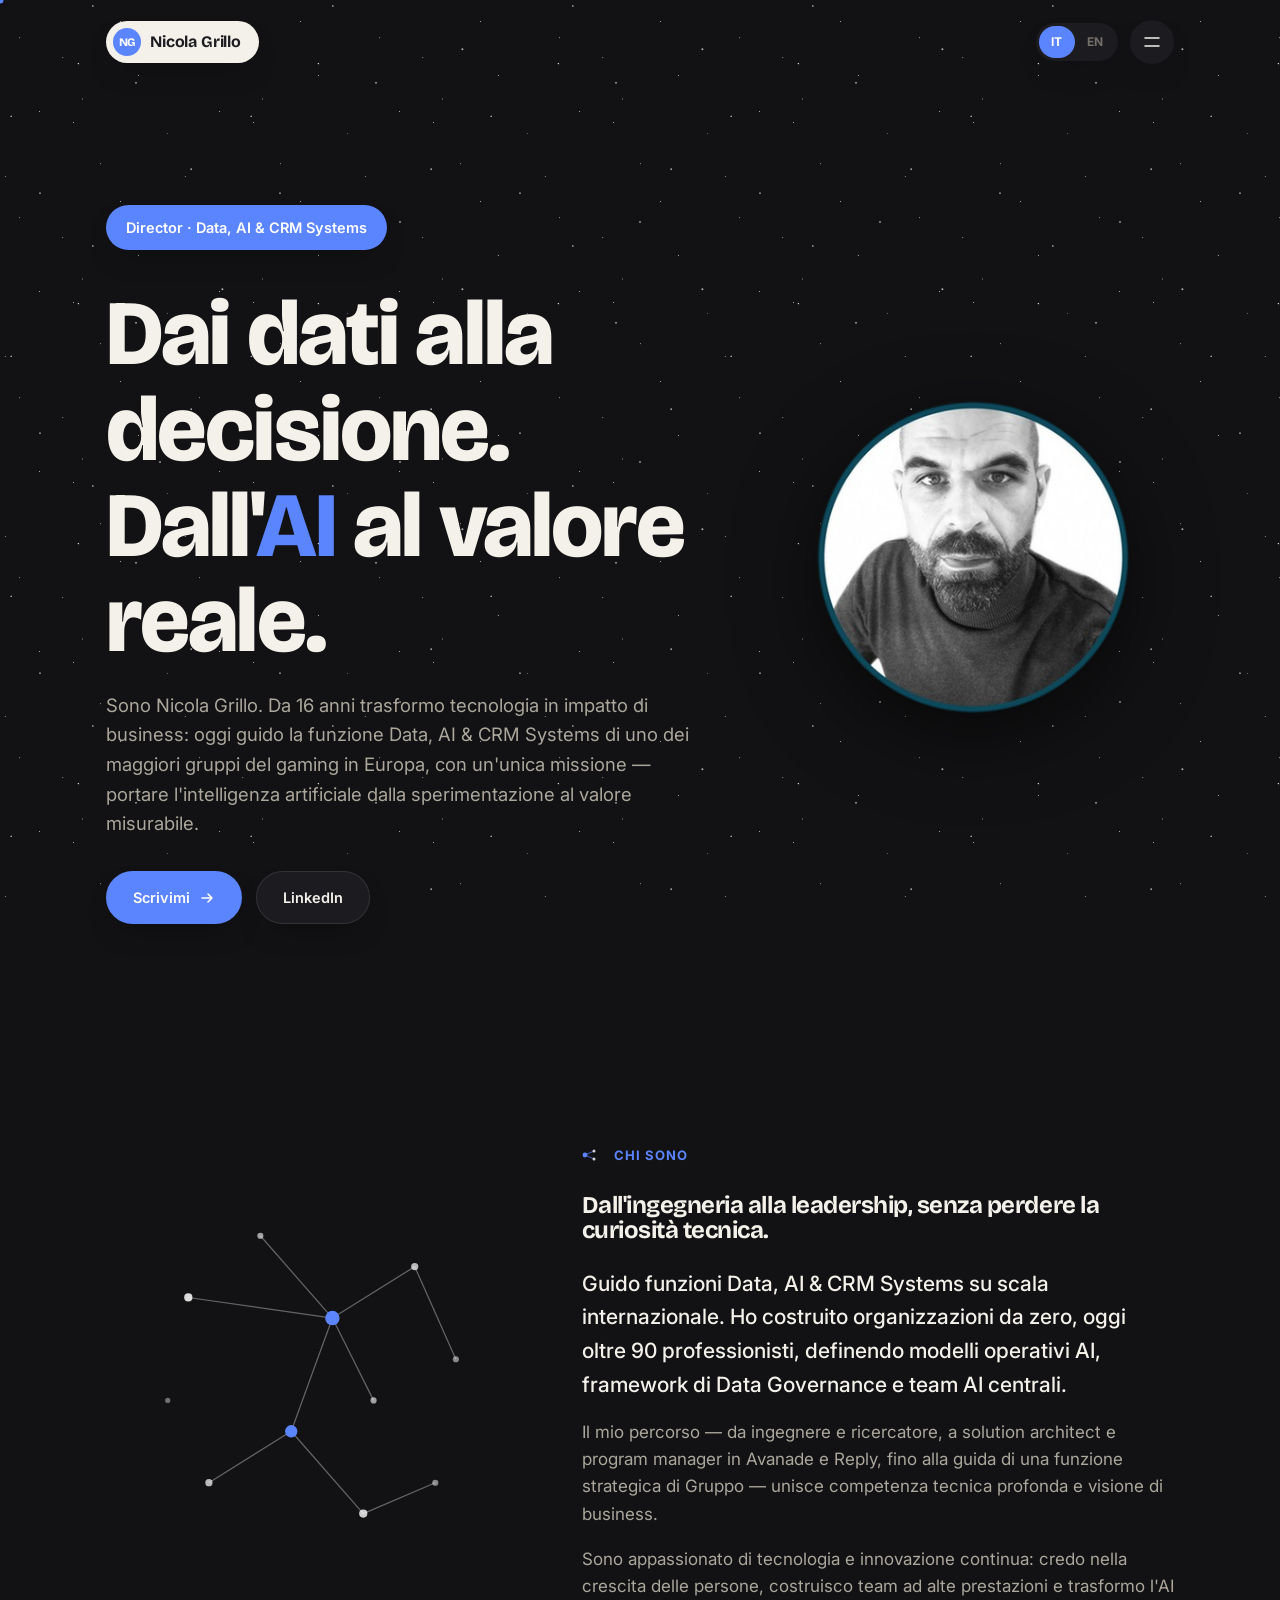
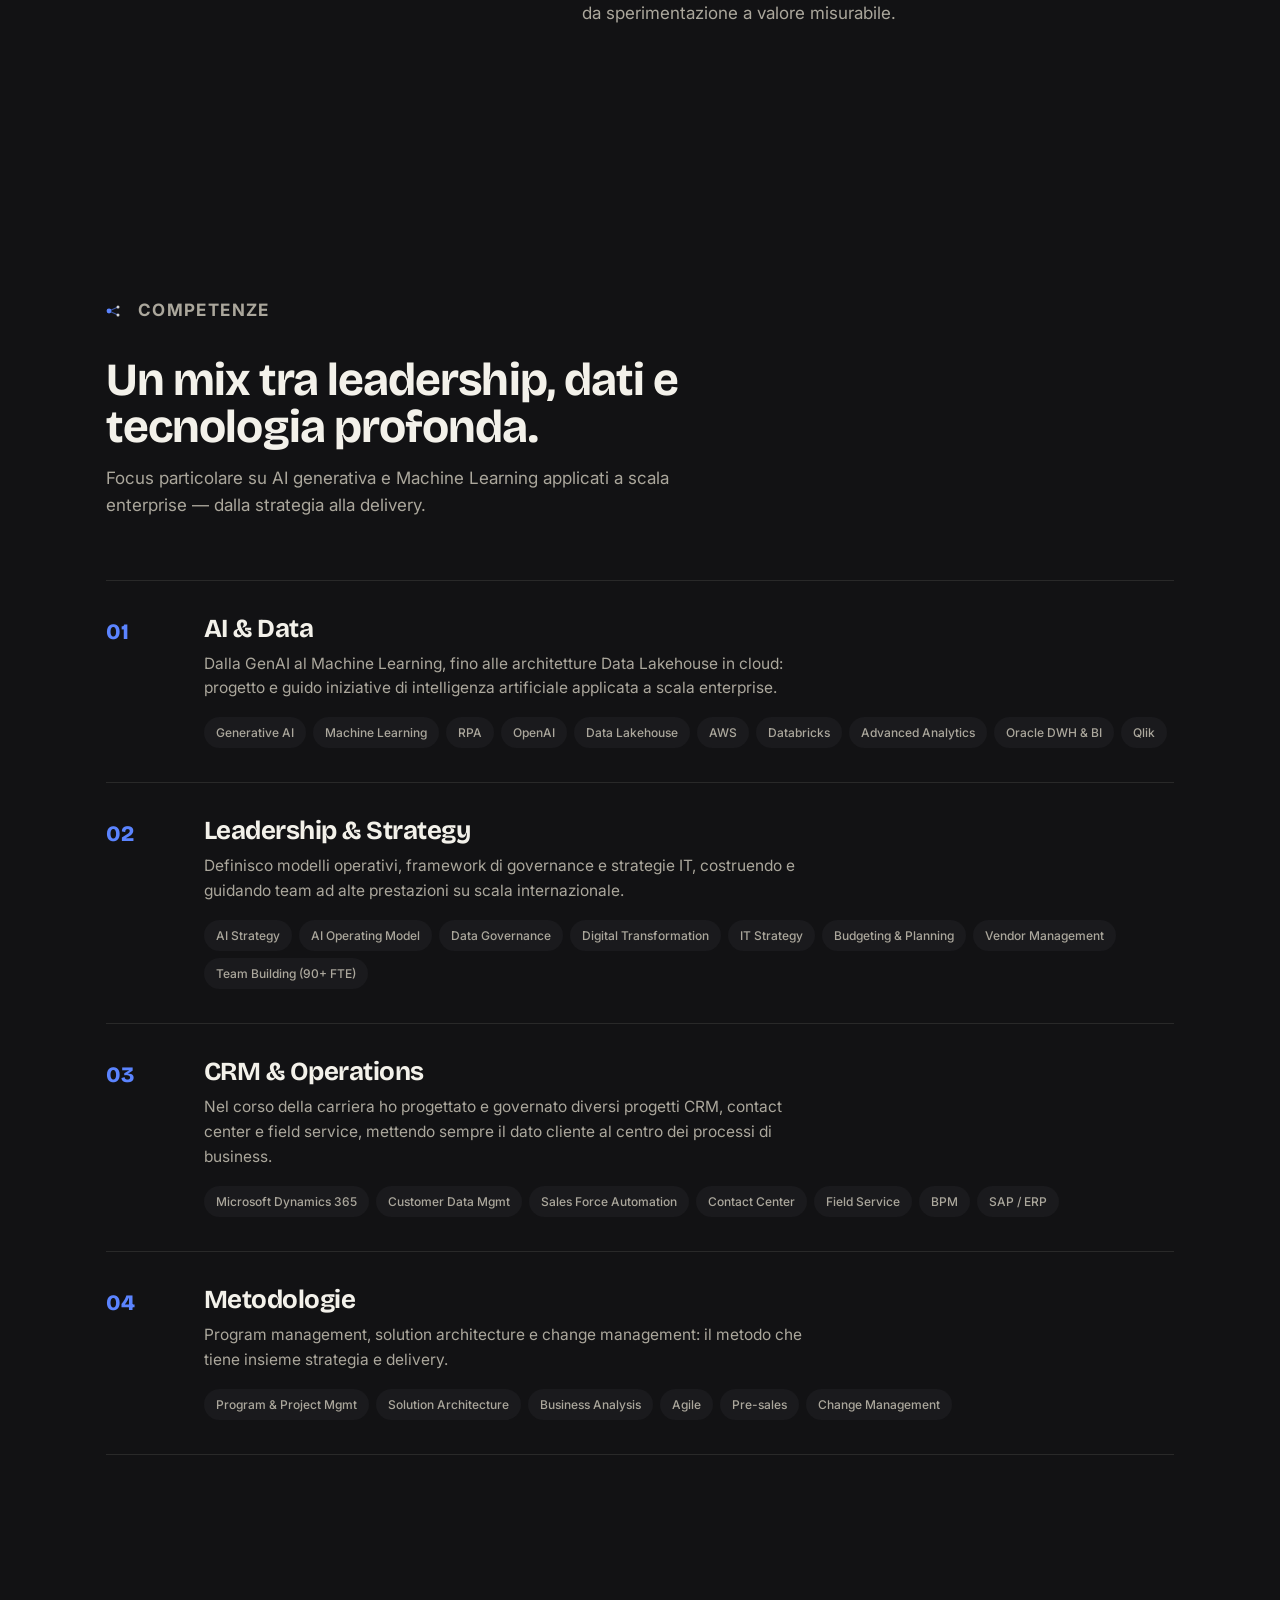
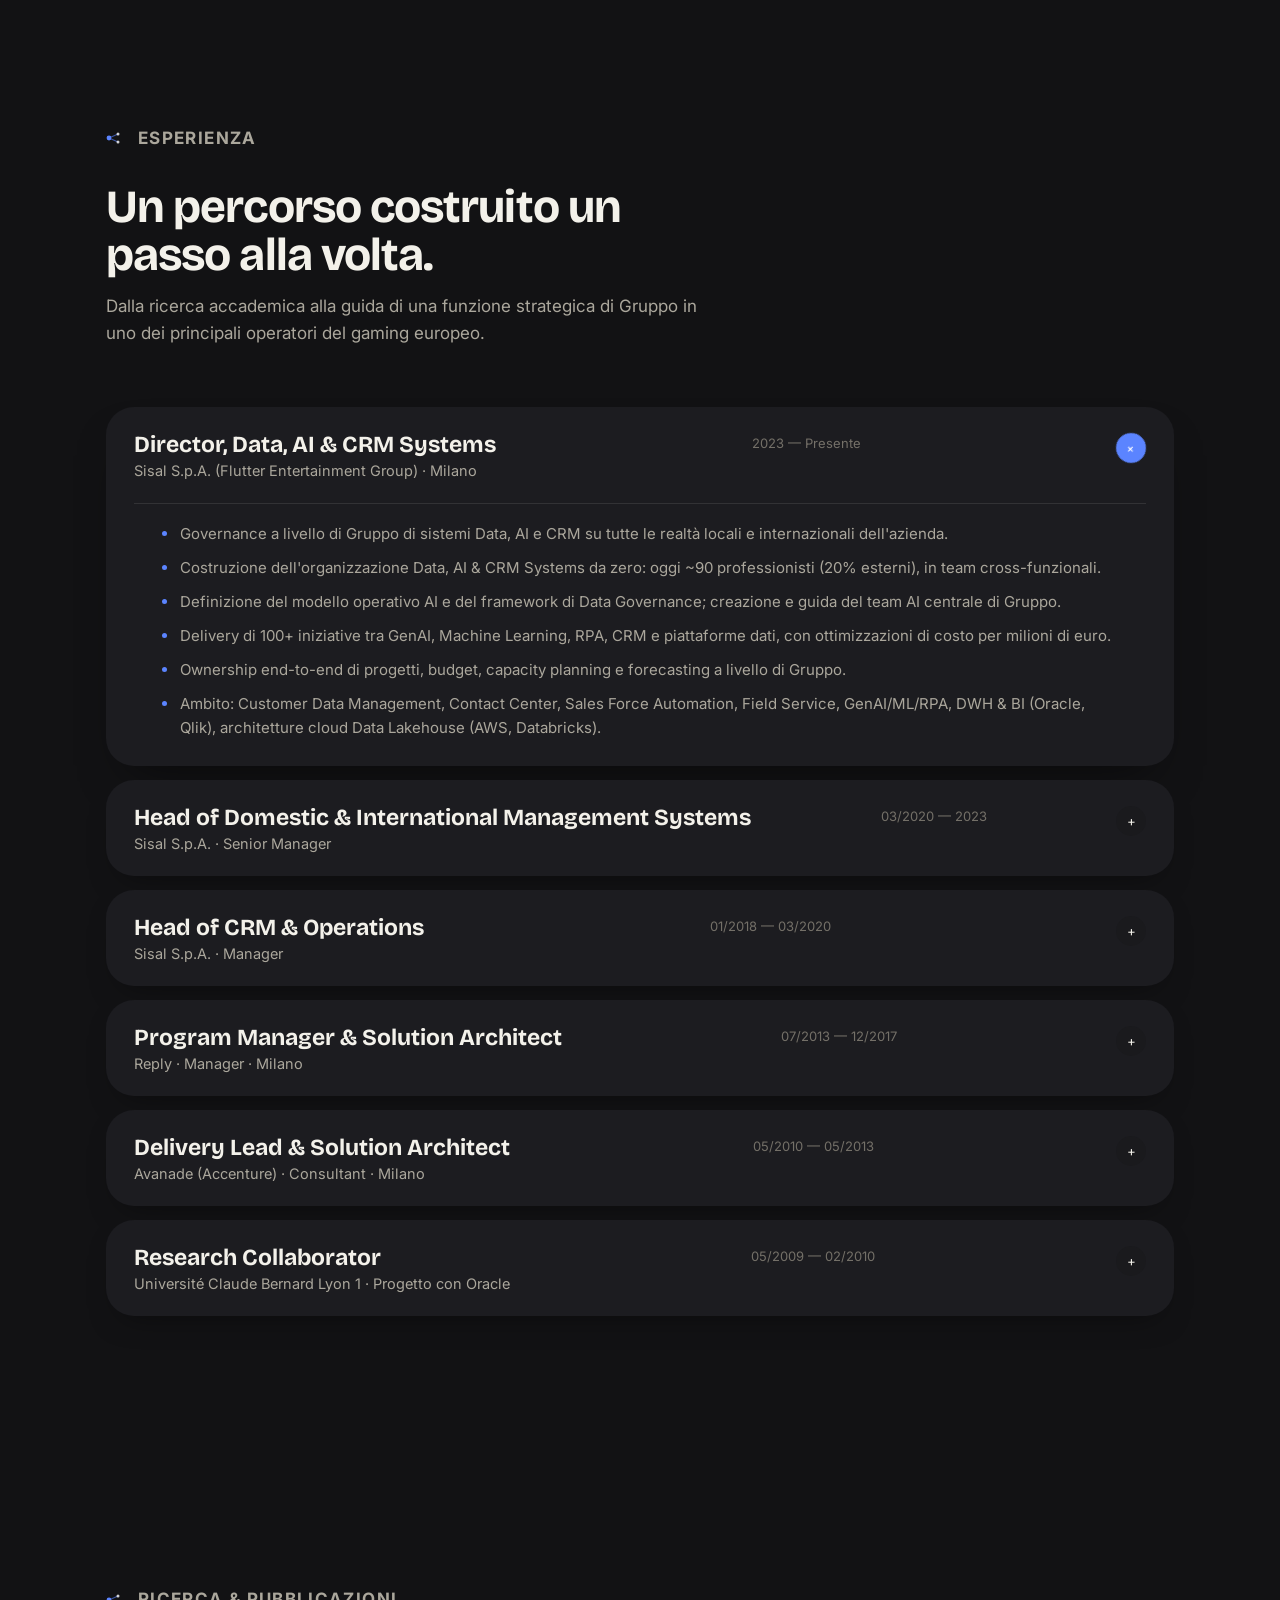
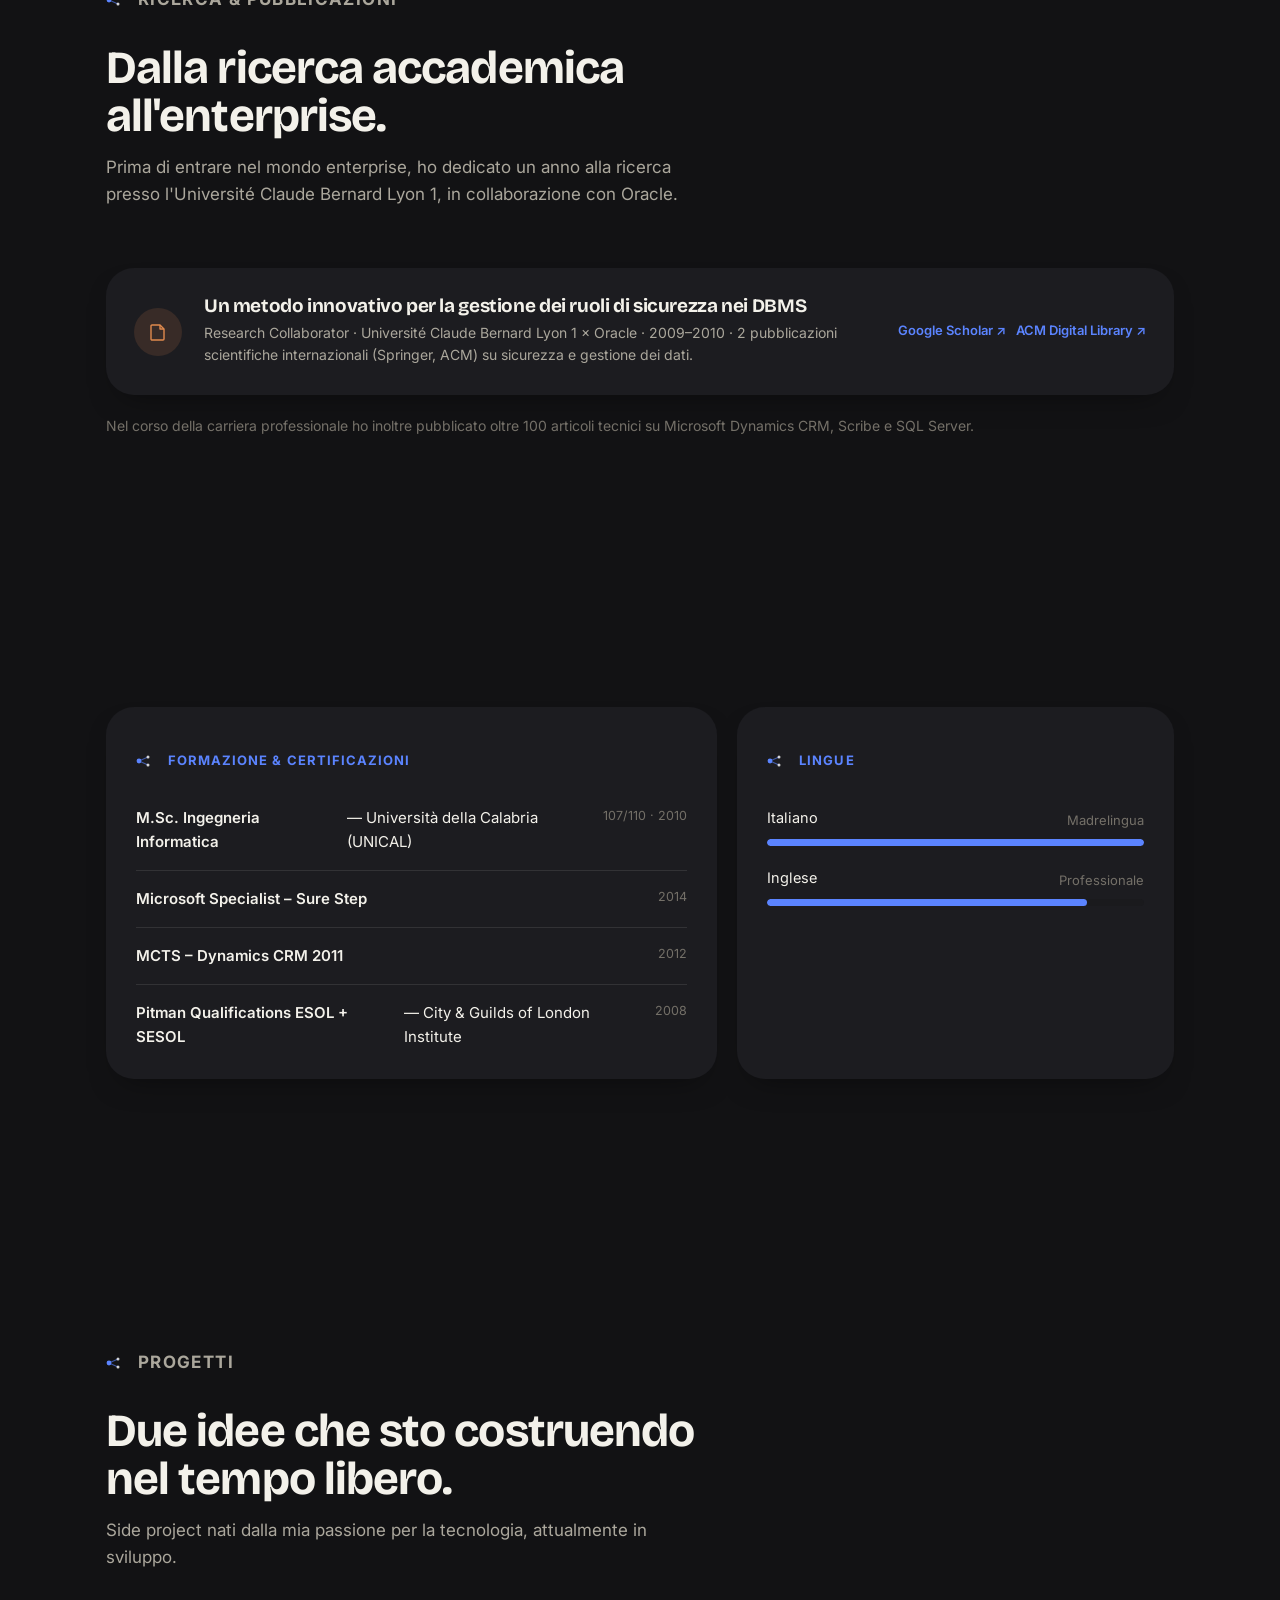
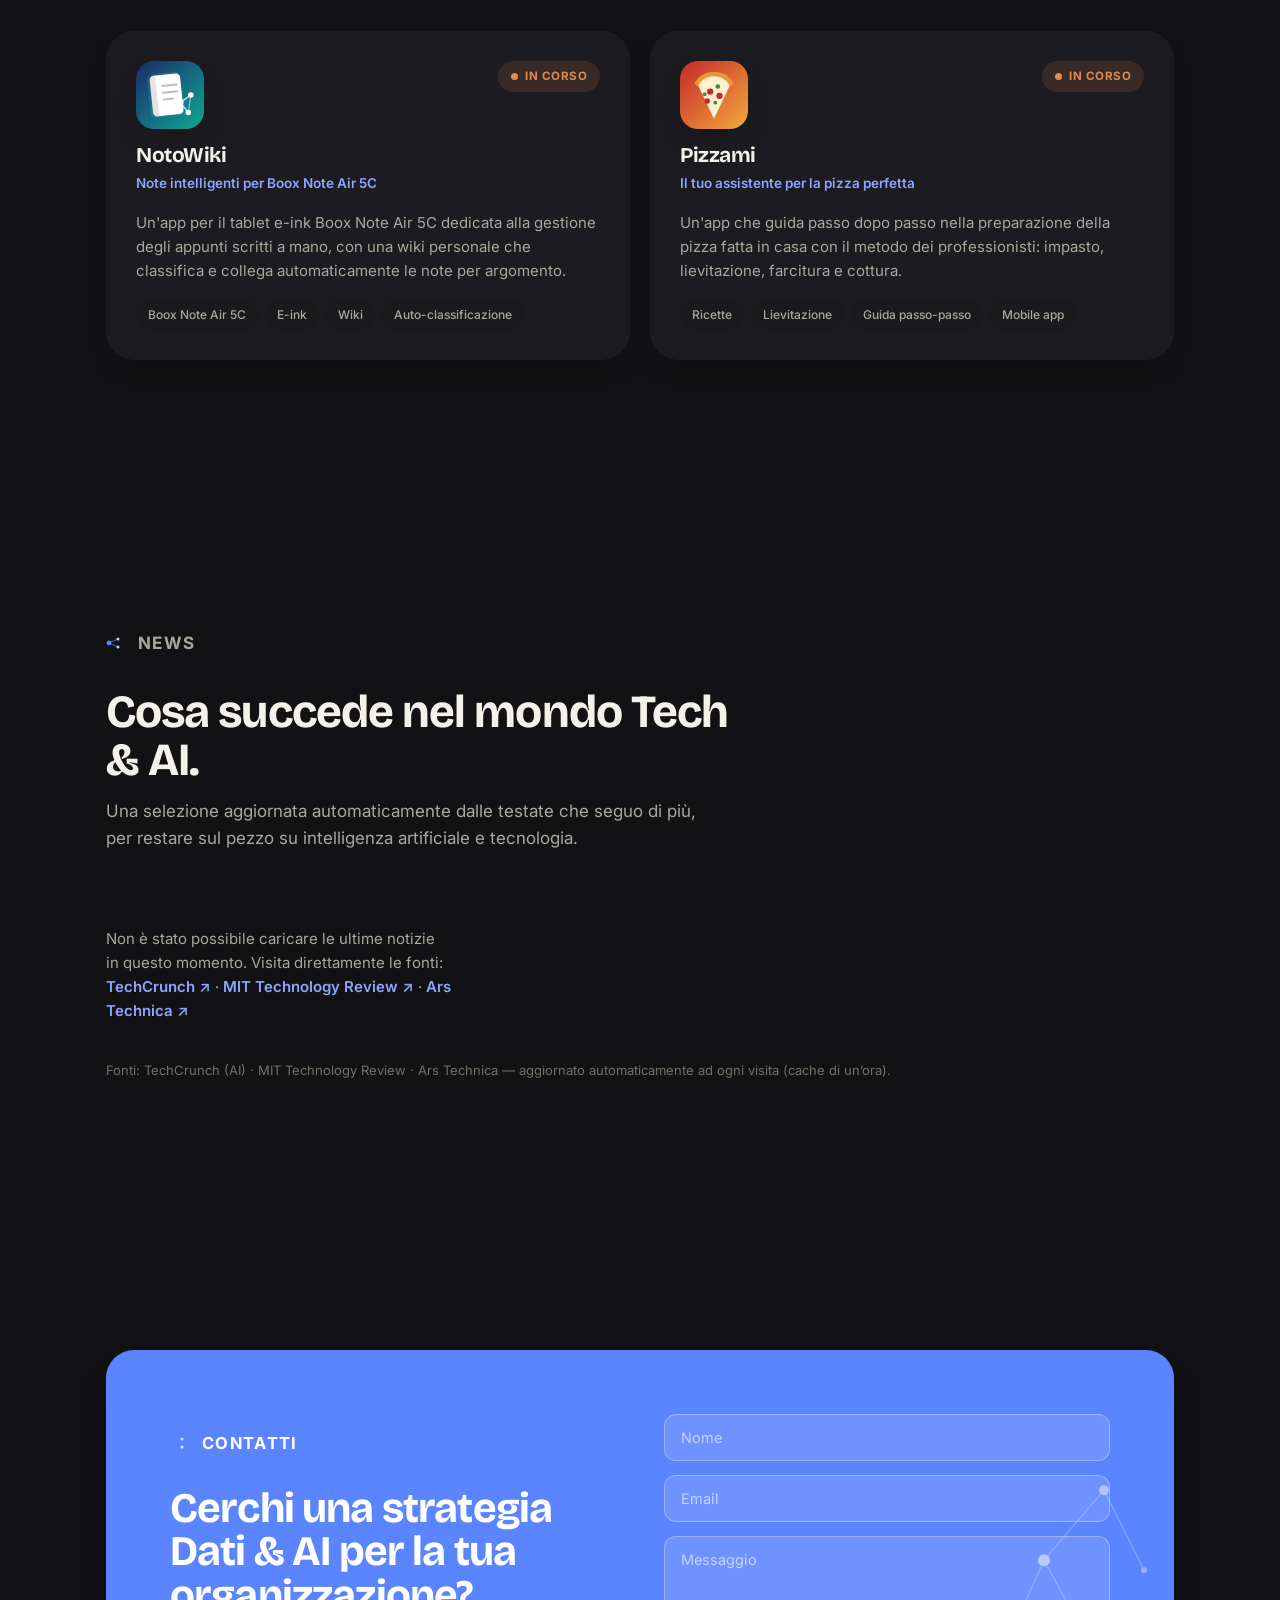
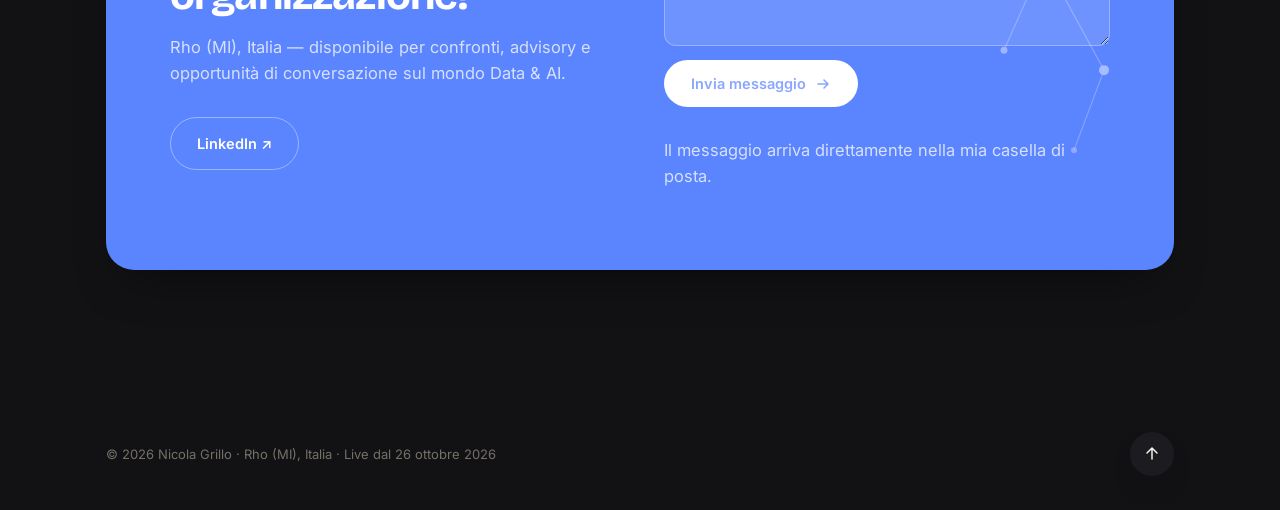
==== index.html @ 8550fd27 "Add OG cover image and RSS feed Generates assets/img/og-cover.jpg (previously missing, breaking soci" ====
<!doctype html>
<html lang="it">
<head>
<meta charset="UTF-8">
<meta name="viewport" content="width=device-width, initial-scale=1, viewport-fit=cover">
<title>Nicola Grillo</title>
<meta name="description" content="Nicola Grillo, Director Data, AI &amp; CRM Systems. 16+ anni di esperienza IT, guido la strategia dati e intelligenza artificiale di uno dei maggiori gruppi gaming d'Europa. Leadership, AI Operating Model, Data Governance.">
<meta name="author" content="Nicola Grillo">
<meta name="robots" content="index, follow">
<link rel="canonical" href="https://nicolagrillo1984.github.io/personalsite/">
<link rel="alternate" hreflang="it" href="https://nicolagrillo1984.github.io/personalsite/">
<link rel="alternate" hreflang="en" href="https://nicolagrillo1984.github.io/personalsite/en/">
<link rel="alternate" hreflang="x-default" href="https://nicolagrillo1984.github.io/personalsite/">

<meta property="og:type" content="profile">
<meta property="og:site_name" content="Nicola Grillo">
<meta property="og:title" content="Nicola Grillo — Director, Data, AI &amp; CRM Systems">
<meta property="og:description" content="16+ anni di esperienza IT. Guido la strategia Data, AI &amp; CRM di uno dei maggiori gruppi gaming d'Europa: da zero a 90+ persone, 100+ iniziative, oltre 1M€ di ottimizzazioni.">
<meta property="og:url" content="https://nicolagrillo1984.github.io/personalsite/">
<meta property="og:locale" content="it_IT">
<meta property="og:locale:alternate" content="en_US">
<meta property="og:image" content="https://nicolagrillo1984.github.io/personalsite/assets/img/og-cover.jpg">
<meta name="twitter:card" content="summary_large_image">
<meta name="twitter:title" content="Nicola Grillo — Director, Data, AI &amp; CRM Systems">
<meta name="twitter:description" content="Dai dati alla decisione. Dall'AI al valore reale.">

<meta name="theme-color" content="#121214">
<link rel="icon" href="assets/img/favicon.svg" type="image/svg+xml">
<link rel="manifest" href="site.webmanifest">
<link rel="alternate" type="application/rss+xml" title="Nicola Grillo — Blog" href="https://nicolagrillo1984.github.io/personalsite/feed.xml">

<link rel="preconnect" href="https://fonts.googleapis.com">
<link rel="preconnect" href="https://fonts.gstatic.com" crossorigin>
<link rel="stylesheet" href="assets/css/style.css?v=9">

<script type="application/ld+json">
{
  "@context": "https://schema.org",
  "@type": "Person",
  "name": "Nicola Grillo",
  "jobTitle": "Director, Data, AI & CRM Systems",
  "url": "https://nicolagrillo1984.github.io/personalsite/",
  "image": "https://nicolagrillo1984.github.io/personalsite/assets/img/nicola.png",
  "email": "mailto:nicola.grillo1984@gmail.com",
  "address": { "@type": "PostalAddress", "addressLocality": "Rho (MI)", "addressCountry": "IT" },
  "worksFor": { "@type": "Organization", "name": "Sisal S.p.A. (Flutter Entertainment Group)" },
  "alumniOf": [
    { "@type": "CollegeOrUniversity", "name": "Università della Calabria (UNICAL)" },
    { "@type": "CollegeOrUniversity", "name": "Université Claude Bernard Lyon 1" }
  ],
  "sameAs": [ "https://www.linkedin.com/in/nicola-grillo-2277b113" ],
  "knowsAbout": ["Intelligenza Artificiale", "Generative AI", "Machine Learning", "Data Governance", "CRM", "Data Lakehouse", "Microsoft Dynamics 365"]
}
</script>
</head>
<body>
<a href="#main" class="skip-link">Vai al contenuto</a>

<div class="starfield" aria-hidden="true">
  <div class="starfield-layer is-far"></div>
  <div class="starfield-layer is-near"></div>
</div>
<div class="cursor-dot" aria-hidden="true"></div>
<div class="cursor-ring" aria-hidden="true"></div>

<header class="nav">
  <div class="container nav-inner">
    <a href="#top" class="logo"><span class="logo-mark">NG</span> Nicola Grillo</a>
    <nav class="nav-links" aria-label="Navigazione principale">
      <a href="#chi-sono">Chi sono</a>
      <a href="#esperienza">Esperienza</a>
      <a href="#competenze">Competenze</a>
      <a href="#pubblicazioni">Pubblicazioni</a>
      <a href="#progetti">Progetti</a>
      <a href="#news">News</a>
      <a href="blog/">Blog</a>
      <a href="#contatti">Contatti</a>
    </nav>
    <div class="nav-right">
      <div class="lang-switch" aria-label="Seleziona lingua">
        <a href="./" class="is-current" aria-current="page">IT</a>
        <a href="en/">EN</a>
      </div>
      <button class="nav-toggle" aria-label="Apri menu" aria-expanded="false">
        <svg width="18" height="18" viewBox="0 0 18 18" fill="none"><path d="M2 5h14M2 13h14" stroke="currentColor" stroke-width="1.6" stroke-linecap="round"/></svg>
      </button>
    </div>
  </div>
</header>

<div class="mobile-backdrop"></div>
<nav class="mobile-panel" aria-label="Menu mobile">
  <a href="#chi-sono">Chi sono</a>
  <a href="#esperienza">Esperienza</a>
  <a href="#competenze">Competenze</a>
  <a href="#pubblicazioni">Pubblicazioni</a>
  <a href="#progetti">Progetti</a>
  <a href="#news">News</a>
  <a href="blog/">Blog</a>
  <a href="#contatti">Contatti</a>
  <a href="en/">English version →</a>
</nav>

<main id="main">

  <section class="hero" id="top">
    <div class="container hero-grid">
      <div>
        <p class="hero-badge">Director · Data, AI &amp; CRM Systems</p>
        <h1 class="hero-title">Dai dati alla decisione.<br>Dall'<span class="lede-accent">AI</span> al valore reale.</h1>
        <p class="hero-text">Sono Nicola Grillo. Da 16 anni trasformo tecnologia in impatto di business: oggi guido la funzione Data, AI &amp; CRM Systems di uno dei maggiori gruppi del gaming in Europa, con un'unica missione &mdash; portare l'intelligenza artificiale dalla sperimentazione al valore misurabile.</p>
        <div class="hero-cta">
          <a href="#contatti" class="btn btn-primary magnetic">Scrivimi <svg viewBox="0 0 16 16" fill="none"><path d="M3 8h10M9 4l4 4-4 4" stroke="currentColor" stroke-width="1.6" stroke-linecap="round" stroke-linejoin="round"/></svg></a>
          <a href="https://www.linkedin.com/in/nicola-grillo-2277b113" class="btn btn-ghost magnetic" target="_blank" rel="noopener">LinkedIn</a>
        </div>
      </div>
      <div class="hero-photo-wrap">
        <div class="hero-photo"><img src="assets/img/nicola.png" alt="Ritratto di Nicola Grillo" width="340" height="340" fetchpriority="high"></div>
      </div>
    </div>
  </section>

  <section class="section" id="chi-sono">
    <div class="container about">
      <div class="about-photo reveal" aria-hidden="true">
        <svg viewBox="0 0 400 400" xmlns="http://www.w3.org/2000/svg" width="100%" height="100%">
          <g stroke="#ffffff" stroke-opacity="0.35" stroke-width="1.2">
            <line x1="220" y1="140" x2="80" y2="120"/>
            <line x1="220" y1="140" x2="150" y2="60"/>
            <line x1="220" y1="140" x2="300" y2="90"/>
            <line x1="220" y1="140" x2="260" y2="220"/>
            <line x1="220" y1="140" x2="180" y2="250"/>
            <line x1="180" y1="250" x2="100" y2="300"/>
            <line x1="180" y1="250" x2="250" y2="330"/>
            <line x1="300" y1="90" x2="340" y2="180"/>
            <line x1="250" y1="330" x2="320" y2="300"/>
          </g>
          <circle cx="220" cy="140" r="7" fill="#5b84ff"/>
          <circle cx="180" cy="250" r="6" fill="#5b84ff"/>
          <circle cx="80" cy="120" r="4" fill="#ffffff" fill-opacity="0.85"/>
          <circle cx="150" cy="60" r="3" fill="#ffffff" fill-opacity="0.6"/>
          <circle cx="300" cy="90" r="3.5" fill="#ffffff" fill-opacity="0.7"/>
          <circle cx="340" cy="180" r="3" fill="#ffffff" fill-opacity="0.5"/>
          <circle cx="260" cy="220" r="3" fill="#ffffff" fill-opacity="0.6"/>
          <circle cx="100" cy="300" r="3.5" fill="#ffffff" fill-opacity="0.7"/>
          <circle cx="250" cy="330" r="4" fill="#ffffff" fill-opacity="0.8"/>
          <circle cx="320" cy="300" r="3" fill="#ffffff" fill-opacity="0.5"/>
          <circle cx="60" cy="220" r="2.5" fill="#ffffff" fill-opacity="0.4"/>
        </svg>
      </div>
      <div>
        <p class="eyebrow reveal">Chi sono</p>
        <h2 class="reveal" style="margin-top:14px;">Dall'ingegneria alla leadership, senza perdere la curiosità tecnica.</h2>
        <div class="about-text" style="margin-top:24px;">
          <p class="reveal">Guido funzioni Data, AI &amp; CRM Systems su scala internazionale. Ho costruito organizzazioni da zero, oggi oltre 90 professionisti, definendo modelli operativi AI, framework di Data Governance e team AI centrali.</p>
          <p class="reveal">Il mio percorso &mdash; da ingegnere e ricercatore, a solution architect e program manager in Avanade e Reply, fino alla guida di una funzione strategica di Gruppo &mdash; unisce competenza tecnica profonda e visione di business.</p>
          <p class="reveal">Sono appassionato di tecnologia e innovazione continua: credo nella crescita delle persone, costruisco team ad alte prestazioni e trasformo l'AI da sperimentazione a valore misurabile.</p>
        </div>
      </div>
    </div>
  </section>

  <section class="section" id="competenze">
    <div class="container">
      <div class="section-head reveal">
        <p class="eyebrow">Competenze</p>
        <h2>Un mix tra leadership, dati e tecnologia profonda.</h2>
        <p>Focus particolare su AI generativa e Machine Learning applicati a scala enterprise &mdash; dalla strategia alla delivery.</p>
      </div>
      <div class="numbered-list reveal">
        <div class="numbered-item">
          <span class="num">01</span>
          <div>
            <h3>AI &amp; Data</h3>
            <p>Dalla GenAI al Machine Learning, fino alle architetture Data Lakehouse in cloud: progetto e guido iniziative di intelligenza artificiale applicata a scala enterprise.</p>
            <div class="tag-row">
              <span class="tag">Generative AI</span><span class="tag">Machine Learning</span><span class="tag">RPA</span>
              <span class="tag">OpenAI</span><span class="tag">Data Lakehouse</span><span class="tag">AWS</span><span class="tag">Databricks</span>
              <span class="tag">Advanced Analytics</span><span class="tag">Oracle DWH &amp; BI</span><span class="tag">Qlik</span>
            </div>
          </div>
        </div>
        <div class="numbered-item">
          <span class="num">02</span>
          <div>
            <h3>Leadership &amp; Strategy</h3>
            <p>Definisco modelli operativi, framework di governance e strategie IT, costruendo e guidando team ad alte prestazioni su scala internazionale.</p>
            <div class="tag-row">
              <span class="tag">AI Strategy</span><span class="tag">AI Operating Model</span><span class="tag">Data Governance</span>
              <span class="tag">Digital Transformation</span><span class="tag">IT Strategy</span><span class="tag">Budgeting &amp; Planning</span>
              <span class="tag">Vendor Management</span><span class="tag">Team Building (90+ FTE)</span>
            </div>
          </div>
        </div>
        <div class="numbered-item">
          <span class="num">03</span>
          <div>
            <h3>CRM &amp; Operations</h3>
            <p>Nel corso della carriera ho progettato e governato diversi progetti CRM, contact center e field service, mettendo sempre il dato cliente al centro dei processi di business.</p>
            <div class="tag-row">
              <span class="tag">Microsoft Dynamics 365</span><span class="tag">Customer Data Mgmt</span><span class="tag">Sales Force Automation</span>
              <span class="tag">Contact Center</span><span class="tag">Field Service</span><span class="tag">BPM</span><span class="tag">SAP / ERP</span>
            </div>
          </div>
        </div>
        <div class="numbered-item">
          <span class="num">04</span>
          <div>
            <h3>Metodologie</h3>
            <p>Program management, solution architecture e change management: il metodo che tiene insieme strategia e delivery.</p>
            <div class="tag-row">
              <span class="tag">Program &amp; Project Mgmt</span><span class="tag">Solution Architecture</span><span class="tag">Business Analysis</span>
              <span class="tag">Agile</span><span class="tag">Pre-sales</span><span class="tag">Change Management</span>
            </div>
          </div>
        </div>
      </div>
    </div>
  </section>

  <section class="section" id="esperienza">
    <div class="container">
      <div class="section-head reveal">
        <p class="eyebrow">Esperienza</p>
        <h2>Un percorso costruito un passo alla volta.</h2>
        <p>Dalla ricerca accademica alla guida di una funzione strategica di Gruppo in uno dei principali operatori del gaming europeo.</p>
      </div>

      <div class="timeline reveal">
        <article class="tl-item">
          <button class="tl-head" aria-controls="tl-1">
            <div class="tl-meta">
              <span class="tl-role">Director, Data, AI &amp; CRM Systems</span>
              <span class="tl-org">Sisal S.p.A. (Flutter Entertainment Group) · Milano</span>
            </div>
            <span class="tl-period">2023 — Presente</span>
            <span class="tl-plus" aria-hidden="true">+</span>
          </button>
          <div class="tl-body" id="tl-1">
            <div class="tl-body-in">
              <ul>
                <li>Governance a livello di Gruppo di sistemi Data, AI e CRM su tutte le realtà locali e internazionali dell'azienda.</li>
                <li>Costruzione dell'organizzazione Data, AI &amp; CRM Systems da zero: oggi ~90 professionisti (20% esterni), in team cross-funzionali.</li>
                <li>Definizione del modello operativo AI e del framework di Data Governance; creazione e guida del team AI centrale di Gruppo.</li>
                <li>Delivery di 100+ iniziative tra GenAI, Machine Learning, RPA, CRM e piattaforme dati, con ottimizzazioni di costo per milioni di euro.</li>
                <li>Ownership end-to-end di progetti, budget, capacity planning e forecasting a livello di Gruppo.</li>
                <li>Ambito: Customer Data Management, Contact Center, Sales Force Automation, Field Service, GenAI/ML/RPA, DWH &amp; BI (Oracle, Qlik), architetture cloud Data Lakehouse (AWS, Databricks).</li>
              </ul>
            </div>
          </div>
        </article>

        <article class="tl-item">
          <button class="tl-head" aria-controls="tl-2">
            <div class="tl-meta">
              <span class="tl-role">Head of Domestic &amp; International Management Systems</span>
              <span class="tl-org">Sisal S.p.A. · Senior Manager</span>
            </div>
            <span class="tl-period">03/2020 — 2023</span>
            <span class="tl-plus" aria-hidden="true">+</span>
          </button>
          <div class="tl-body" id="tl-2">
            <div class="tl-body-in">
              <ul>
                <li>Corporate owner delle applicazioni HR, CRM &amp; Operations, SAP e DWH/Reporting per tutti i Paesi del Gruppo.</li>
                <li>Guida dei programmi di digital transformation e della migrazione cloud dei sistemi gestionali di Gruppo.</li>
                <li>Coordinamento di un team di 100+ professionisti (40% esterni) e 10+ fornitori.</li>
              </ul>
            </div>
          </div>
        </article>

        <article class="tl-item">
          <button class="tl-head" aria-controls="tl-3">
            <div class="tl-meta">
              <span class="tl-role">Head of CRM &amp; Operations</span>
              <span class="tl-org">Sisal S.p.A. · Manager</span>
            </div>
            <span class="tl-period">01/2018 — 03/2020</span>
            <span class="tl-plus" aria-hidden="true">+</span>
          </button>
          <div class="tl-body" id="tl-3">
            <div class="tl-body-in">
              <ul>
                <li>Corporate owner delle applicazioni CRM &amp; Operations: canali di comunicazione (Chat, CTI), Document Management, firma digitale, BPM.</li>
                <li>Coordinamento di un team di 10+ professionisti (40% esterni) e 5+ fornitori; program management e budget ownership.</li>
              </ul>
            </div>
          </div>
        </article>

        <article class="tl-item">
          <button class="tl-head" aria-controls="tl-4">
            <div class="tl-meta">
              <span class="tl-role">Program Manager &amp; Solution Architect</span>
              <span class="tl-org">Reply · Manager · Milano</span>
            </div>
            <span class="tl-period">07/2013 — 12/2017</span>
            <span class="tl-plus" aria-hidden="true">+</span>
          </button>
          <div class="tl-body" id="tl-4">
            <div class="tl-body-in">
              <ul>
                <li>Reale Mutua Assicurazioni &mdash; Program Manager per il CRM multicanale a servizio della rete agenziale (Dynamics CRM, .NET).</li>
                <li>RINA, SilverSea, Qui!Group &mdash; Solution Architect per assessment IT e roadmap di trasformazione.</li>
                <li>Alès Groupe &mdash; Project Manager Sales Force Automation; CNH Industrial (Nord America) &mdash; Technical PM per il Customer Database.</li>
                <li>Pre-sales, business analysis e budget management cross-engagement.</li>
              </ul>
            </div>
          </div>
        </article>

        <article class="tl-item">
          <button class="tl-head" aria-controls="tl-5">
            <div class="tl-meta">
              <span class="tl-role">Delivery Lead &amp; Solution Architect</span>
              <span class="tl-org">Avanade (Accenture) · Consultant · Milano</span>
            </div>
            <span class="tl-period">05/2010 — 05/2013</span>
            <span class="tl-plus" aria-hidden="true">+</span>
          </button>
          <div class="tl-body" id="tl-5">
            <div class="tl-body-in">
              <ul>
                <li>Fincantieri &mdash; Delivery Lead per il programma Inspection Call (mobility, Resco.net, Dynamics CRM).</li>
                <li>Amplifon &mdash; Solution Architect Campaign Management; CRIF &mdash; Team Leader Ticketing Management.</li>
                <li>EPSON &mdash; Sviluppo Sales Force Automation (Dynamics CRM, SQL Server, SSIS, Reporting Services).</li>
              </ul>
            </div>
          </div>
        </article>

        <article class="tl-item">
          <button class="tl-head" aria-controls="tl-6">
            <div class="tl-meta">
              <span class="tl-role">Research Collaborator</span>
              <span class="tl-org">Université Claude Bernard Lyon 1 · Progetto con Oracle</span>
            </div>
            <span class="tl-period">05/2009 — 02/2010</span>
            <span class="tl-plus" aria-hidden="true">+</span>
          </button>
          <div class="tl-body" id="tl-6">
            <div class="tl-body-in">
              <ul>
                <li>Ricerca su un metodo innovativo per la gestione dei ruoli di sicurezza nei DBMS, con risultati pubblicati a livello internazionale (Springer, ACM).</li>
              </ul>
            </div>
          </div>
        </article>
      </div>
    </div>
  </section>

  <section class="section" id="pubblicazioni">
    <div class="container">
      <div class="section-head reveal">
        <p class="eyebrow">Ricerca &amp; Pubblicazioni</p>
        <h2>Dalla ricerca accademica all'enterprise.</h2>
        <p>Prima di entrare nel mondo enterprise, ho dedicato un anno alla ricerca presso l'Université Claude Bernard Lyon 1, in collaborazione con Oracle.</p>
      </div>
      <div class="reveal">
        <div class="pub-card">
          <div class="pub-icon">
            <svg width="20" height="20" viewBox="0 0 20 20" fill="none"><path d="M4 3h8l4 4v10a1 1 0 0 1-1 1H4a1 1 0 0 1-1-1V4a1 1 0 0 1 1-1Z" stroke="currentColor" stroke-width="1.4" stroke-linejoin="round"/><path d="M12 3v4h4" stroke="currentColor" stroke-width="1.4" stroke-linejoin="round"/></svg>
          </div>
          <div>
            <h3>Un metodo innovativo per la gestione dei ruoli di sicurezza nei DBMS</h3>
            <p>Research Collaborator · Université Claude Bernard Lyon 1 × Oracle · 2009–2010 · 2 pubblicazioni scientifiche internazionali (Springer, ACM) su sicurezza e gestione dei dati.</p>
          </div>
          <div class="pub-links">
            <a href="https://scholar.google.com/scholar?q=Nicola+Grillo+Oracle+database+security+roles+Lyon" target="_blank" rel="noopener">Google Scholar ↗</a>
            <a href="https://dl.acm.org/action/doSearch?AllField=Nicola+Grillo+database+security+roles" target="_blank" rel="noopener">ACM Digital Library ↗</a>
          </div>
        </div>
      </div>
      <p class="pub-note reveal">Nel corso della carriera professionale ho inoltre pubblicato oltre 100 articoli tecnici su Microsoft Dynamics CRM, Scribe e SQL Server.</p>
    </div>
  </section>

  <section class="section" id="formazione">
    <div class="container edu-lang-grid">
      <div class="reveal card-plain">
        <p class="eyebrow">Formazione &amp; Certificazioni</p>
        <ul class="plain-list" style="margin-top:22px;">
          <li><b>M.Sc. Ingegneria Informatica</b> — Università della Calabria (UNICAL) <span>107/110 · 2010</span></li>
          <li><b>Microsoft Specialist – Sure Step</b> <span>2014</span></li>
          <li><b>MCTS – Dynamics CRM 2011</b> <span>2012</span></li>
          <li><b>Pitman Qualifications ESOL + SESOL</b> — City &amp; Guilds of London Institute <span>2008</span></li>
        </ul>
      </div>
      <div class="reveal card-plain">
        <p class="eyebrow">Lingue</p>
        <div class="lang-bars" style="margin-top:22px;">
          <div>
            <div class="lang-bar-head"><span>Italiano</span><span class="tl-period">Madrelingua</span></div>
            <div class="lang-bar-track"><div class="lang-bar-fill" data-fill="100%"></div></div>
          </div>
          <div>
            <div class="lang-bar-head"><span>Inglese</span><span class="tl-period">Professionale</span></div>
            <div class="lang-bar-track"><div class="lang-bar-fill" data-fill="85%"></div></div>
          </div>
        </div>
      </div>
    </div>
  </section>

  <section class="section" id="progetti">
    <div class="container">
      <div class="section-head reveal">
        <p class="eyebrow">Progetti</p>
        <h2>Due idee che sto costruendo nel tempo libero.</h2>
        <p>Side project nati dalla mia passione per la tecnologia, attualmente in sviluppo.</p>
      </div>
      <div class="project-grid reveal">
        <div class="project-card">
          <div class="project-head">
            <img class="project-icon" src="assets/img/logo-notowiki.svg" alt="Logo NotoWiki" width="68" height="68">
            <span class="status-pill">In corso</span>
          </div>
          <div>
            <h3>NotoWiki</h3>
            <p class="project-tagline">Note intelligenti per Boox Note Air 5C</p>
          </div>
          <p>Un'app per il tablet e-ink Boox Note Air 5C dedicata alla gestione degli appunti scritti a mano, con una wiki personale che classifica e collega automaticamente le note per argomento.</p>
          <div class="tag-row"><span class="tag">Boox Note Air 5C</span><span class="tag">E-ink</span><span class="tag">Wiki</span><span class="tag">Auto-classificazione</span></div>
        </div>
        <div class="project-card">
          <div class="project-head">
            <img class="project-icon" src="assets/img/logo-pizzami.svg" alt="Logo Pizzami" width="68" height="68">
            <span class="status-pill">In corso</span>
          </div>
          <div>
            <h3>Pizzami</h3>
            <p class="project-tagline">Il tuo assistente per la pizza perfetta</p>
          </div>
          <p>Un'app che guida passo dopo passo nella preparazione della pizza fatta in casa con il metodo dei professionisti: impasto, lievitazione, farcitura e cottura.</p>
          <div class="tag-row"><span class="tag">Ricette</span><span class="tag">Lievitazione</span><span class="tag">Guida passo-passo</span><span class="tag">Mobile app</span></div>
        </div>
      </div>
    </div>
  </section>

  <section class="section" id="news">
    <div class="container">
      <div class="section-head reveal">
        <p class="eyebrow">News</p>
        <h2>Cosa succede nel mondo Tech &amp; AI.</h2>
        <p>Una selezione aggiornata automaticamente dalle testate che seguo di pi&ugrave;, per restare sul pezzo su intelligenza artificiale e tecnologia.</p>
      </div>
      <div class="news-grid reveal" data-news-grid>
        <div class="news-skeleton"></div>
        <div class="news-skeleton"></div>
        <div class="news-skeleton"></div>
      </div>
      <p class="news-foot">Fonti: TechCrunch (AI) &middot; MIT Technology Review &middot; Ars Technica &mdash; aggiornato automaticamente ad ogni visita (cache di un&rsquo;ora).</p>
    </div>
  </section>

  <section class="section" id="contatti">
    <div class="container">
      <div class="contact-wrap reveal">
        <svg class="contact-constellation" viewBox="0 0 320 400" xmlns="http://www.w3.org/2000/svg" aria-hidden="true">
          <g stroke="#ffffff" stroke-opacity="0.5" stroke-width="1.2">
            <line x1="250" y1="80" x2="190" y2="150"/>
            <line x1="250" y1="80" x2="290" y2="160"/>
            <line x1="190" y1="150" x2="150" y2="240"/>
            <line x1="190" y1="150" x2="250" y2="260"/>
            <line x1="250" y1="260" x2="220" y2="340"/>
          </g>
          <circle cx="250" cy="80" r="5" fill="#ffffff" fill-opacity="0.9"/>
          <circle cx="190" cy="150" r="6" fill="#ffffff"/>
          <circle cx="290" cy="160" r="3" fill="#ffffff" fill-opacity="0.7"/>
          <circle cx="150" cy="240" r="3.5" fill="#ffffff" fill-opacity="0.8"/>
          <circle cx="250" cy="260" r="5" fill="#ffffff" fill-opacity="0.9"/>
          <circle cx="220" cy="340" r="3" fill="#ffffff" fill-opacity="0.6"/>
        </svg>
        <div>
          <p class="eyebrow">Contatti</p>
          <h2 style="margin-top:14px;">Cerchi una strategia Dati &amp; AI per la tua organizzazione?</h2>
          <p>Rho (MI), Italia — disponibile per confronti, advisory e opportunità di conversazione sul mondo Data &amp; AI.</p>
          <div class="contact-cta">
            <a href="https://www.linkedin.com/in/nicola-grillo-2277b113" class="btn btn-ghost magnetic" target="_blank" rel="noopener">LinkedIn ↗</a>
          </div>
        </div>
        <form class="contact-form" id="contact-form" action="https://formsubmit.co/ajax/nicola.grillo1984@gmail.com" method="POST"
          data-sending="Invio in corso…" data-success="Messaggio inviato, grazie! Ti risponderò al più presto." data-error="Invio non riuscito. Riprova oppure scrivimi su LinkedIn.">
          <input type="hidden" name="_subject" value="Nuovo messaggio dal sito">
          <input type="hidden" name="_template" value="table">
          <input type="hidden" name="_honey" style="display:none" tabindex="-1" autocomplete="off">
          <input type="text" name="name" placeholder="Nome" autocomplete="name" required>
          <input type="email" name="email" placeholder="Email" autocomplete="email" required>
          <textarea name="message" placeholder="Messaggio" required></textarea>
          <button type="submit" class="btn btn-primary magnetic">Invia messaggio <svg viewBox="0 0 16 16" fill="none"><path d="M3 8h10M9 4l4 4-4 4" stroke="currentColor" stroke-width="1.6" stroke-linecap="round" stroke-linejoin="round"/></svg></button>
          <p class="contact-note" data-form-status>Il messaggio arriva direttamente nella mia casella di posta.</p>
        </form>
      </div>
    </div>
  </section>

</main>

<footer class="footer">
  <div class="container footer-inner">
    <p>© <span data-year>2026</span> Nicola Grillo · Rho (MI), Italia · Live dal 26 ottobre 2026</p>
    <a href="#top" class="to-top" aria-label="Torna in cima">
      <svg width="16" height="16" viewBox="0 0 16 16" fill="none"><path d="M8 13V3M3 7l5-5 5 5" stroke="currentColor" stroke-width="1.5" stroke-linecap="round" stroke-linejoin="round"/></svg>
    </a>
  </div>
</footer>

<div class="copy-toast" role="status" aria-live="polite"></div>

<script src="assets/js/main.js?v=9"></script>
<script src="assets/js/news.js?v=3"></script>
</body>
</html>
---- assets/css/style.css ----
/* ============================================================
   Nicola Grillo — personal site
   Design system: warm cream, cobalt accent, soft rounded cards.
   Reference language: bold condensed display type, pill badges,
   numbered lists with dividers, big portrait.
   ============================================================ */

@import url("https://fonts.googleapis.com/css2?family=Bricolage+Grotesque:opsz,wght@12..96,400..800&family=Inter:wght@400;500;600;700;800&display=swap");

:root{
  --bg:#121214;
  --bg-soft:#1a1a1d;
  --surface:#1c1c20;
  --panel:#0a0a0b;
  --ink:#f3f1ea;
  --ink-dim:#aba79c;
  --ink-faint:#747068;
  --line: rgba(243,241,234,0.1);
  --line-strong: rgba(243,241,234,0.4);
  --accent:#5b84ff;
  --accent-strong:#8aa6ff;
  --accent-ink:#ffffff;
  --accent-soft:rgba(91,132,255,0.14);
  --accent-2:#e08a4e;
  --accent-2-soft:rgba(224,138,78,0.14);
  --radius-lg:28px;
  --radius-md:18px;
  --radius-sm:12px;
  --maxw:1180px;
  --ease: cubic-bezier(.16,1,.3,1);
  --ease-soft: cubic-bezier(.33,1,.68,1);
  --shadow: 0 24px 48px -24px rgba(0,0,0,0.6);
  --shadow-sm: 0 14px 30px -16px rgba(0,0,0,0.5);
  color-scheme: dark;
}

*,*::before,*::after{ box-sizing:border-box; }
html{ scroll-behavior:smooth; }
@media (prefers-reduced-motion: reduce){
  html{ scroll-behavior:auto; }
  *,*::before,*::after{ animation-duration:0.001ms !important; animation-iteration-count:1 !important; transition-duration:0.001ms !important; scroll-behavior:auto !important; }
}

body{
  margin:0;
  background:var(--bg);
  color:var(--ink);
  font-family:"Inter", -apple-system, BlinkMacSystemFont, "Segoe UI", sans-serif;
  font-size:16px;
  line-height:1.6;
  -webkit-font-smoothing:antialiased;
  text-rendering:optimizeLegibility;
  overflow-x:hidden;
  position:relative;
}

/* ---------- starfield ---------- */
.starfield{ position:fixed; inset:0; z-index:0; pointer-events:none; overflow:hidden; }
.starfield-layer{ position:absolute; inset:-10% ; background-repeat:repeat; }
.starfield-layer.is-far{
  background-image:
    radial-gradient(1.3px 1.3px at 12% 18%, #fff, transparent 60%),
    radial-gradient(1.3px 1.3px at 38% 62%, #fff, transparent 60%),
    radial-gradient(1.3px 1.3px at 64% 24%, #fff, transparent 60%),
    radial-gradient(1.3px 1.3px at 82% 71%, #fff, transparent 60%),
    radial-gradient(1.3px 1.3px at 93% 12%, #fff, transparent 60%),
    radial-gradient(1.3px 1.3px at 6% 82%, #fff, transparent 60%),
    radial-gradient(1.3px 1.3px at 48% 92%, #fff, transparent 60%),
    radial-gradient(1.3px 1.3px at 27% 41%, #fff, transparent 60%),
    radial-gradient(1.3px 1.3px at 74% 48%, #fff, transparent 60%),
    radial-gradient(1.3px 1.3px at 17% 5%, #fff, transparent 60%);
  background-size:180px 180px;
  opacity:0.75;
  animation:starDriftA 180s linear infinite;
}
.starfield-layer.is-near{
  background-image:
    radial-gradient(2px 2px at 20% 30%, #fff, transparent 65%),
    radial-gradient(1.8px 1.8px at 70% 18%, #fff, transparent 65%),
    radial-gradient(2.2px 2.2px at 46% 58%, #fff, transparent 65%),
    radial-gradient(1.8px 1.8px at 86% 64%, #fff, transparent 65%),
    radial-gradient(2px 2px at 10% 72%, #fff, transparent 65%),
    radial-gradient(1.8px 1.8px at 58% 86%, #fff, transparent 65%),
    radial-gradient(2px 2px at 33% 8%, #fff, transparent 65%),
    radial-gradient(1.8px 1.8px at 92% 40%, #fff, transparent 65%);
  background-size:240px 240px;
  opacity:0.9;
  animation:starDriftB 260s linear infinite, starTwinkle 5s ease-in-out infinite;
}
@keyframes starDriftA{ from{ transform:translate(0,0);} to{ transform:translate(-260px,-130px);} }
@keyframes starDriftB{ from{ transform:translate(0,0);} to{ transform:translate(200px,-340px);} }
@keyframes starTwinkle{ 0%,100%{ opacity:0.6;} 50%{ opacity:0.85;} }

h1,h2,h3,h4{
  font-family:"Bricolage Grotesque", "Inter", sans-serif;
  font-weight:700;
  letter-spacing:-0.02em;
  line-height:1.04;
  margin:0;
  color:var(--ink);
}

a{ color:inherit; text-decoration:none; }
img{ max-width:100%; display:block; }
button{ font-family:inherit; }
ul{ margin:0; padding:0; list-style:none; }

::selection{ background:var(--accent); color:var(--accent-ink); }

.container{
  max-width:var(--maxw);
  margin-inline:auto;
  padding-inline:clamp(20px, 5vw, 56px);
}

.eyebrow{
  display:inline-flex; align-items:center; gap:10px;
  font-size:13px; font-weight:700; letter-spacing:0.08em; text-transform:uppercase;
  color:var(--accent);
}
.eyebrow::before{
  content:""; width:22px; height:12px; display:inline-block; flex-shrink:0;
  background-repeat:no-repeat; background-position:center left;
  background-image:url("data:image/svg+xml,%3Csvg xmlns='http://www.w3.org/2000/svg' width='22' height='12'%3E%3Cg stroke='%235b84ff' stroke-opacity='.6' stroke-width='1.1'%3E%3Cline x1='3' y1='6' x2='12' y2='2'/%3E%3Cline x1='3' y1='6' x2='12' y2='10'/%3E%3C/g%3E%3Ccircle cx='3' cy='6' r='2.4' fill='%235b84ff'/%3E%3Ccircle cx='12' cy='2' r='1.5' fill='%23ffffff' fill-opacity='.8'/%3E%3Ccircle cx='12' cy='10' r='1.5' fill='%23ffffff' fill-opacity='.8'/%3E%3C/svg%3E");
}

.section{ padding-block: clamp(68px, 10vw, 130px); position:relative; }
.section-head{ max-width:640px; margin-bottom:clamp(36px,6vw,60px); }
.section-head h2{ font-size:clamp(30px,4.2vw,46px); margin-top:14px; }
.section-head p{ color:var(--ink-dim); margin-top:14px; font-size:17px; max-width:54ch; }
.section-alt{ background:var(--bg-soft); }

/* ---------- Skip link ---------- */
.skip-link{
  position:fixed; top:-60px; left:16px; z-index:200;
  background:var(--ink); color:var(--surface); padding:10px 16px;
  border-radius:var(--radius-sm); font-weight:600; transition:top .2s var(--ease);
}
.skip-link:focus{ top:16px; }

/* ---------- custom cursor ---------- */
.cursor-dot{
  position:fixed; top:0; left:0; width:7px; height:7px; border-radius:50%;
  background:var(--accent); pointer-events:none; z-index:999;
  transform:translate(-50%,-50%); transition:opacity .2s;
}
.cursor-ring{
  position:fixed; top:0; left:0; width:28px; height:28px; border-radius:50%;
  border:1.5px solid var(--ink); pointer-events:none; z-index:998; opacity:0.5;
  transform:translate(-50%,-50%); transition:width .25s var(--ease), height .25s var(--ease), opacity .2s, border-color .2s;
}
.cursor-ring.is-active{ width:44px; height:44px; border-color:var(--accent); opacity:1; }
@media (hover:none), (pointer:coarse){ .cursor-dot,.cursor-ring{ display:none; } }

/* ---------- nav ---------- */
.nav{
  position:fixed; top:0; left:0; right:0; z-index:100;
  padding:20px 0;
  transition: padding .3s var(--ease);
}
.nav.is-scrolled{ padding:13px 0; }
.nav-inner{ display:flex; align-items:center; justify-content:space-between; gap:20px; }
.logo{
  font-family:"Bricolage Grotesque", sans-serif; font-weight:700; font-size:16px; letter-spacing:-0.01em;
  display:flex; align-items:center; gap:9px;
  background:var(--ink); color:var(--surface);
  padding:7px 18px 7px 7px; border-radius:99px;
  box-shadow:var(--shadow-sm);
}
.logo-mark{
  width:28px; height:28px; border-radius:50%;
  display:flex; align-items:center; justify-content:center; font-size:11.5px; font-weight:800;
  background:var(--accent); color:var(--accent-ink);
}
.nav-links{ display:none; }
.nav-right{ display:flex; align-items:center; gap:12px; }

.lang-switch{
  display:flex; align-items:center; background:var(--surface); border-radius:99px; padding:3px;
  font-size:12px; font-weight:700; box-shadow:var(--shadow-sm);
}
.lang-switch a{ padding:6px 12px; border-radius:99px; color:var(--ink-faint); letter-spacing:.02em; }
.lang-switch a.is-current{ background:var(--accent); color:var(--accent-ink); }

.nav-toggle{
  display:flex; width:44px; height:44px; border-radius:50%; border:none; box-shadow:var(--shadow-sm);
  background:var(--surface); color:var(--ink); align-items:center; justify-content:center; cursor:pointer;
}

.mobile-panel{
  position:fixed; inset:0 0 0 auto; width:min(90vw,420px); height:100vh;
  background:var(--panel); color:var(--ink);
  z-index:150; padding:100px 36px 36px; transform:translateX(100%);
  transition:transform .45s var(--ease); overflow-y:auto;
}
.mobile-panel.is-open{ transform:translateX(0); }
.mobile-panel a{ display:block; padding:14px 0; font-family:"Bricolage Grotesque",sans-serif; font-weight:700; font-size:30px; border-bottom:1px solid rgba(243,241,234,0.1); color:var(--ink); }
.mobile-panel a:hover{ color:var(--accent-strong); }
.mobile-backdrop{
  position:fixed; inset:0; background:rgba(27,27,25,0.35); z-index:140; opacity:0; pointer-events:none; transition:opacity .3s;
}
.mobile-backdrop.is-open{ opacity:1; pointer-events:auto; }

/* ---------- buttons ---------- */
.btn{
  display:inline-flex; align-items:center; gap:9px; padding:14px 26px; border-radius:99px;
  font-size:14.5px; font-weight:600; border:1.5px solid transparent; cursor:pointer;
  transition:transform .3s var(--ease), box-shadow .3s var(--ease), background .2s, color .2s, border-color .2s;
  white-space:nowrap;
}
.btn-primary{ background:var(--accent); color:var(--accent-ink); box-shadow:var(--shadow-sm); }
.btn-primary:hover{ transform:translateY(-3px); box-shadow:0 20px 34px -14px rgba(35,71,214,0.5); }
.btn-ghost{ background:var(--surface); color:var(--ink); border-color:var(--line); box-shadow:var(--shadow-sm); }
.btn-ghost:hover{ transform:translateY(-3px); border-color:var(--accent); color:var(--accent); }
.btn svg{ width:16px; height:16px; }
.magnetic{ will-change:transform; }

/* ---------- hero ---------- */
.hero{ padding-top:clamp(140px,18vw,190px); padding-bottom:clamp(50px,7vw,80px); position:relative; }
.hero-grid{ display:grid; grid-template-columns:1.2fr 0.8fr; gap:clamp(30px,6vw,64px); align-items:center; }
.hero-badge{
  display:inline-flex; align-items:center; background:var(--accent); color:var(--accent-ink);
  padding:11px 20px; border-radius:99px; font-weight:600; font-size:14.5px; box-shadow:var(--shadow-sm);
}
.hero-title{
  font-size:clamp(46px, 7.2vw, 92px); margin-top:22px; font-weight:800;
}
.hero-title .lede-accent{ color:var(--accent); }
.hero-text{ color:var(--ink-dim); font-size:clamp(16px,1.6vw,18.5px); max-width:52ch; margin-top:22px; }
.hero-cta{ display:flex; flex-wrap:wrap; gap:14px; margin-top:32px; }

.hero-photo-wrap{ position:relative; justify-self:center; width:min(100%,320px); }
.hero-photo{
  position:relative; aspect-ratio:1/1;
  display:flex; align-items:center; justify-content:center;
}
.hero-photo img{ width:100%; height:100%; object-fit:contain; filter:drop-shadow(0 22px 40px rgba(0,0,0,0.55)); }

.stat-ticker{
  margin-top:clamp(48px,7vw,76px); display:flex; flex-wrap:wrap; gap:0;
  border-top:1.5px solid var(--line); padding-top:28px;
}
.stat-ticker-item{ flex:1 1 140px; padding-right:24px; }
.stat-ticker-item b{
  display:block; font-family:"Bricolage Grotesque",sans-serif; font-weight:800;
  font-size:clamp(28px,3.4vw,40px); color:var(--ink);
}
.stat-ticker-item span{ color:var(--ink-faint); font-size:12.5px; letter-spacing:.03em; text-transform:uppercase; }

/* ---------- reveal ---------- */
.reveal{ opacity:0; transform:translateY(22px); transition:opacity .7s var(--ease-soft), transform .7s var(--ease-soft); }
.reveal.is-visible{ opacity:1; transform:translateY(0); }
.reveal-stagger > *{ transition-delay:calc(var(--i,0) * 70ms); }

/* ---------- card primitive ---------- */
.card{
  background:var(--surface); border-radius:var(--radius-lg);
  box-shadow: var(--shadow-sm); padding:28px;
}

/* ---------- about ---------- */
.about{ display:grid; grid-template-columns:0.82fr 1.18fr; gap:clamp(30px,6vw,64px); align-items:center; }
.about-photo{
  position:relative; aspect-ratio:1/1;
  display:flex; align-items:center; justify-content:center;
}
.about-photo img{ width:100%; height:100%; object-fit:contain; filter:drop-shadow(0 22px 44px rgba(0,0,0,0.55)); }
.about-text p{ color:var(--ink-dim); font-size:17px; margin:0 0 18px; }
.about-text p:last-child{ margin-bottom:0; }
.about-text p:first-child{ font-size:21px; color:var(--ink); font-weight:500; }
.stat-grid{ display:grid; grid-template-columns:1fr 1fr; gap:14px; margin-top:28px; }
.stat-cell{ background:var(--surface); border-radius:var(--radius-md); box-shadow:var(--shadow-sm); padding:20px 22px; transition:transform .3s var(--ease), box-shadow .3s var(--ease); }
.stat-cell:hover{ transform:translateY(-4px); box-shadow:var(--shadow); }
.stat-cell b{ font-family:"Bricolage Grotesque",sans-serif; font-size:clamp(24px,2.8vw,30px); color:var(--accent); display:block; font-weight:800; }
.stat-cell span{ color:var(--ink-faint); font-size:12.5px; }

/* ---------- competencies: numbered list ---------- */
.numbered-list{ display:flex; flex-direction:column; }
.numbered-item{
  display:grid; grid-template-columns:70px 1fr; gap:28px; padding:34px 0;
  border-top:1.5px solid var(--line); transition:padding-left .3s var(--ease);
}
.numbered-item:last-child{ border-bottom:1.5px solid var(--line); }
.numbered-item:hover{ padding-left:10px; }
.numbered-item .num{ font-family:"Bricolage Grotesque",sans-serif; font-weight:800; font-size:22px; color:var(--accent); }
.numbered-item h3{ font-size:clamp(20px,2.4vw,26px); }
.numbered-item p{ color:var(--ink-dim); font-size:15.5px; margin:10px 0 0; max-width:62ch; }
.numbered-item .tag-row{ margin-top:16px; }
.tag-row{ display:flex; flex-wrap:wrap; gap:7px; }
.tag{ font-size:12px; font-weight:500; color:var(--ink-dim); background:var(--bg-soft); padding:6px 12px; border-radius:99px; }

/* ---------- timeline ---------- */
.timeline{ display:flex; flex-direction:column; gap:14px; }
.tl-item{
  background:var(--surface); border-radius:var(--radius-lg);
  box-shadow:var(--shadow-sm); overflow:hidden; transition:box-shadow .3s var(--ease);
}
.tl-item.is-open{ box-shadow:var(--shadow); }
.tl-head{ width:100%; text-align:left; background:none; border:none; color:inherit; cursor:pointer; padding:24px 28px; display:flex; justify-content:space-between; align-items:flex-start; gap:16px; }
.tl-head:hover .tl-role{ color:var(--accent); }
.tl-meta{ display:flex; flex-direction:column; gap:4px; }
.tl-role{ font-family:"Bricolage Grotesque",sans-serif; font-size:clamp(18px,2.2vw,23px); font-weight:700; transition:color .2s; }
.tl-org{ color:var(--ink-dim); font-size:14.5px; }
.tl-period{ color:var(--ink-faint); font-size:13px; white-space:nowrap; flex-shrink:0; padding-top:4px; }
.tl-plus{ flex-shrink:0; width:30px; height:30px; border-radius:50%; background:var(--bg-soft); display:flex; align-items:center; justify-content:center; transition:transform .35s var(--ease), background .2s, color .2s; margin-top:2px; }
.tl-item.is-open .tl-plus{ transform:rotate(45deg); background:var(--accent); color:var(--accent-ink); }
.tl-body{ max-height:0; overflow:hidden; transition:max-height .5s var(--ease-soft); }
.tl-item.is-open .tl-body{ max-height:600px; }
.tl-body-in{ padding:0 28px 26px; border-top:1.5px solid var(--line); margin:0 28px; }
.tl-body-in ul{ display:flex; flex-direction:column; gap:10px; padding-top:18px; }
.tl-body-in li{ color:var(--ink-dim); font-size:15px; padding-left:18px; position:relative; }
.tl-body-in li::before{ content:""; position:absolute; left:0; top:9px; width:5px; height:5px; border-radius:50%; background:var(--accent); }

/* ---------- projects bento ---------- */
.bento{ display:grid; grid-template-columns:repeat(3,1fr); gap:16px; }
.bento-card{
  background:var(--surface); border-radius:var(--radius-lg); box-shadow:var(--shadow-sm);
  padding:28px; display:flex; flex-direction:column; gap:14px; transition:transform .3s var(--ease), box-shadow .3s var(--ease);
}
.bento-card:hover{ transform:translateY(-5px); box-shadow:var(--shadow); }
.bento-card.span-2{ grid-column:span 2; }
.bento-num{ font-family:"Bricolage Grotesque",sans-serif; font-size:13px; color:var(--accent); font-weight:700; }
.bento-card h3{ font-size:20px; }
.bento-card p{ color:var(--ink-dim); font-size:14.5px; margin:0; }
@media (max-width:900px){ .bento{ grid-template-columns:1fr 1fr; } .bento-card.span-2{ grid-column:span 2; } }
@media (max-width:620px){ .bento{ grid-template-columns:1fr; } .bento-card.span-2{ grid-column:span 1; } }

/* ---------- publications ---------- */
.pub-card{
  display:grid; grid-template-columns:auto 1fr auto; gap:22px; align-items:center;
  padding:28px; border-radius:var(--radius-lg); background:var(--surface); box-shadow:var(--shadow-sm);
  margin-bottom:14px;
}
.pub-icon{ width:48px; height:48px; border-radius:50%; background:var(--accent-2-soft); color:var(--accent-2); display:flex; align-items:center; justify-content:center; flex-shrink:0; }
.pub-card h3{ font-size:19px; margin-bottom:6px; font-family:"Bricolage Grotesque",sans-serif; }
.pub-card p{ color:var(--ink-dim); font-size:14px; margin:0; }
.pub-links{ display:flex; gap:10px; flex-wrap:wrap; }
.pub-links a{ font-size:13px; font-weight:600; color:var(--accent); border-bottom:1.5px solid transparent; padding-bottom:1px; transition:border-color .2s; }
.pub-links a:hover{ border-color:var(--accent); }
.pub-note{ color:var(--ink-faint); font-size:14px; margin-top:20px; }
@media (max-width:680px){ .pub-card{ grid-template-columns:1fr; text-align:left; } }

/* ---------- edu / lang ---------- */
.edu-lang-grid{ display:grid; grid-template-columns:1.4fr 1fr; gap:20px; }
.card-plain{ background:var(--surface); border-radius:var(--radius-lg); box-shadow:var(--shadow-sm); padding:30px; }
.plain-list li{ display:flex; justify-content:space-between; gap:16px; padding:16px 0; border-bottom:1px solid var(--line); font-size:15px; }
.plain-list li:last-child{ border-bottom:none; padding-bottom:0; }
.plain-list li:first-child{ padding-top:0; }
.plain-list li b{ font-weight:600; color:var(--ink); }
.plain-list li span{ color:var(--ink-faint); font-size:12.5px; white-space:nowrap; }
.lang-bars{ display:flex; flex-direction:column; gap:20px; }
.lang-bar-head{ display:flex; justify-content:space-between; font-size:14.5px; margin-bottom:8px; }
.lang-bar-track{ height:7px; border-radius:99px; background:var(--bg-soft); overflow:hidden; }
.lang-bar-fill{ height:100%; background:var(--accent); width:0; transition:width 1.1s var(--ease-soft); border-radius:99px; }
@media (max-width:860px){ .edu-lang-grid{ grid-template-columns:1fr; } }

/* ---------- contact ---------- */
.contact-wrap{
  position:relative; border-radius:var(--radius-lg); padding:clamp(40px,6vw,64px);
  overflow:hidden; background:var(--accent); color:#ffffff; box-shadow:var(--shadow);
  display:grid; grid-template-columns:1fr 1fr; gap:48px; align-items:start;
}
.contact-constellation{ position:absolute; top:0; right:0; width:min(44%,320px); height:100%; opacity:0.5; pointer-events:none; }
.contact-wrap .eyebrow{ color:#ffffff; }
.contact-wrap h2{ color:#ffffff; font-size:clamp(28px,4vw,42px); }
.contact-wrap p{ color:rgba(255,255,255,0.75); margin-top:16px; font-size:16.5px; }
.contact-cta{ display:flex; gap:14px; flex-wrap:wrap; margin-top:30px; }
.contact-wrap .btn-primary{ background:#ffffff; color:var(--accent-strong); box-shadow:none; }
.contact-wrap .btn-ghost{ background:transparent; border-color:rgba(255,255,255,0.4); color:#ffffff; box-shadow:none; }
.contact-wrap .btn-ghost:hover{ border-color:#ffffff; color:#ffffff; }

.contact-form{ display:flex; flex-direction:column; gap:14px; }
.contact-form input, .contact-form textarea{
  width:100%; background:rgba(255,255,255,0.12); border:1.5px solid rgba(255,255,255,0.3);
  border-radius:var(--radius-sm); padding:14px 16px; color:#ffffff; font-family:inherit; font-size:14.5px;
  transition:border-color .2s, background .2s;
}
.contact-form input::placeholder, .contact-form textarea::placeholder{ color:rgba(255,255,255,0.6); }
.contact-form input:focus, .contact-form textarea:focus{ outline:none; border-color:#ffffff; background:rgba(255,255,255,0.18); }
.contact-form textarea{ resize:vertical; min-height:110px; }
.contact-form .btn-primary{ align-self:flex-start; }
.contact-note{ font-size:13px; color:rgba(255,255,255,0.65); margin-top:4px; }
.contact-note a{ color:#ffffff; border-bottom:1px solid rgba(255,255,255,0.5); }
@media (max-width:860px){ .contact-wrap{ grid-template-columns:1fr; } }

.copy-toast{
  position:fixed; bottom:28px; left:50%; transform:translate(-50%,20px); opacity:0; pointer-events:none;
  background:var(--ink); color:var(--bg); padding:11px 20px; border-radius:99px; font-size:13.5px; font-weight:600;
  transition:all .3s var(--ease); z-index:300;
}
.copy-toast.is-shown{ opacity:1; transform:translate(-50%,0); }

/* ---------- footer ---------- */
.footer{ padding:34px 0; }
.footer-inner{ display:flex; justify-content:space-between; align-items:center; gap:16px; flex-wrap:wrap; }
.footer-inner p{ color:var(--ink-faint); font-size:13px; margin:0; }
.to-top{
  width:44px; height:44px; border-radius:50%; background:var(--surface); box-shadow:var(--shadow-sm);
  display:flex; align-items:center; justify-content:center; transition:transform .3s var(--ease);
}
.to-top:hover{ transform:translateY(-3px); }

/* ---------- side projects ---------- */
.project-grid{ display:grid; grid-template-columns:1fr 1fr; gap:20px; }
.project-card{
  background:var(--surface); border-radius:var(--radius-lg); box-shadow:var(--shadow-sm);
  padding:30px; display:flex; flex-direction:column; gap:16px; transition:transform .3s var(--ease), box-shadow .3s var(--ease);
}
.project-card:hover{ transform:translateY(-5px); box-shadow:var(--shadow); }
.project-head{ display:flex; align-items:flex-start; justify-content:space-between; gap:14px; }
.project-icon{ width:68px; height:68px; border-radius:18px; box-shadow:var(--shadow-sm); flex-shrink:0; }
.status-pill{
  display:inline-flex; align-items:center; gap:7px; padding:6px 13px; border-radius:99px;
  background:var(--accent-2-soft); color:var(--accent-2); font-size:11.5px; font-weight:700;
  letter-spacing:.04em; text-transform:uppercase; white-space:nowrap;
}
.status-pill::before{ content:""; width:7px; height:7px; border-radius:50%; background:var(--accent-2); animation:statusPulse 1.8s ease-in-out infinite; }
@keyframes statusPulse{ 0%,100%{ opacity:1; transform:scale(1);} 50%{ opacity:.45; transform:scale(0.75);} }
.project-card h3{ font-size:21px; }
.project-card .project-tagline{ color:var(--accent-strong); font-size:13.5px; font-weight:600; margin-top:6px; }
.project-card p{ color:var(--ink-dim); font-size:15px; margin:0; }
@media (max-width:760px){ .project-grid{ grid-template-columns:1fr; } }

/* ---------- news ---------- */
.news-grid{ display:grid; grid-template-columns:repeat(3,1fr); gap:16px; }
.news-card{
  background:var(--surface); border-radius:var(--radius-lg); box-shadow:var(--shadow-sm);
  padding:26px; display:flex; flex-direction:column; gap:12px; transition:transform .3s var(--ease), box-shadow .3s var(--ease);
  text-align:left;
}
.news-card:hover{ transform:translateY(-5px); box-shadow:var(--shadow); }
.news-meta{ display:flex; align-items:center; justify-content:space-between; gap:10px; }
.news-source{ font-size:11.5px; font-weight:700; letter-spacing:.04em; text-transform:uppercase; color:var(--accent-strong); background:var(--accent-soft); padding:5px 11px; border-radius:99px; }
.news-date{ font-size:12px; color:var(--ink-faint); }
.news-card h3{ font-size:17px; line-height:1.28; font-family:"Bricolage Grotesque",sans-serif; }
.news-card p{ color:var(--ink-dim); font-size:14px; margin:0; flex-grow:1; }
.news-link{ font-size:13px; font-weight:600; color:var(--accent-strong); display:inline-flex; align-items:center; gap:6px; margin-top:4px; }
.news-link svg{ width:13px; height:13px; transition:transform .2s var(--ease); }
.news-card:hover .news-link svg{ transform:translate(2px,-2px); }
.news-skeleton{ background:var(--surface); border-radius:var(--radius-lg); box-shadow:var(--shadow-sm); padding:26px; height:200px; position:relative; overflow:hidden; }
.news-skeleton::after{
  content:""; position:absolute; inset:0;
  background:linear-gradient(100deg, transparent 30%, var(--bg-soft) 50%, transparent 70%);
  background-size:200% 100%; animation:shimmer 1.6s ease-in-out infinite;
}
@keyframes shimmer{ 0%{ background-position:180% 0; } 100%{ background-position:-20% 0; } }
.news-fallback{ color:var(--ink-dim); font-size:15px; }
.news-fallback a{ color:var(--accent-strong); font-weight:600; border-bottom:1.5px solid transparent; }
.news-fallback a:hover{ border-color:var(--accent-strong); }
.news-foot{ margin-top:22px; color:var(--ink-faint); font-size:13px; }
@media (max-width:900px){ .news-grid{ grid-template-columns:1fr 1fr; } }
@media (max-width:620px){ .news-grid{ grid-template-columns:1fr; } }

/* ---------- blog ---------- */
.blog-hero{ padding-top:clamp(140px,18vw,190px); padding-bottom:clamp(30px,5vw,50px); }
.blog-hero .eyebrow{ margin-bottom:14px; }
.blog-hero h1{ font-size:clamp(36px,5.5vw,62px); }
.blog-hero p{ color:var(--ink-dim); font-size:17px; max-width:56ch; margin-top:18px; }

.blog-grid{ display:grid; grid-template-columns:repeat(2,1fr); gap:20px; }
.blog-card{
  display:flex; flex-direction:column; background:var(--surface); border-radius:var(--radius-lg);
  box-shadow:var(--shadow-sm); overflow:hidden; transition:transform .3s var(--ease), box-shadow .3s var(--ease);
}
.blog-card:hover{ transform:translateY(-5px); box-shadow:var(--shadow); }
.blog-cover{ aspect-ratio:16/9; display:flex; align-items:center; justify-content:center; position:relative; overflow:hidden; }
.blog-cover svg{ width:100%; height:100%; }
.blog-card-body{ padding:26px; display:flex; flex-direction:column; gap:10px; flex-grow:1; }
.blog-category{ font-size:11.5px; font-weight:700; letter-spacing:.06em; text-transform:uppercase; color:var(--accent-strong); }
.blog-card h2, .blog-card h3{ font-size:20px; line-height:1.22; }
.blog-card p{ color:var(--ink-dim); font-size:14.5px; margin:0; flex-grow:1; }
.blog-meta{ display:flex; align-items:center; gap:10px; color:var(--ink-faint); font-size:12.5px; margin-top:4px; }
.blog-meta span + span::before{ content:"\00b7"; margin-right:10px; }
.blog-empty{ grid-column:1/-1; background:var(--surface); border-radius:var(--radius-lg); box-shadow:var(--shadow-sm); padding:48px; text-align:center; color:var(--ink-dim); }
.blog-empty p{ max-width:48ch; margin:0 auto; }
@media (max-width:760px){ .blog-grid{ grid-template-columns:1fr; } }

/* single article */
.article-header{ padding-top:clamp(140px,18vw,190px); padding-bottom:clamp(30px,5vw,46px); }
.article-back{ display:inline-flex; align-items:center; gap:8px; color:var(--ink-dim); font-size:13.5px; font-weight:600; margin-bottom:28px; }
.article-back:hover{ color:var(--accent-strong); }
.article-header h1{ font-size:clamp(32px,5.4vw,56px); margin-top:16px; }
.article-meta{ display:flex; flex-wrap:wrap; align-items:center; gap:10px; color:var(--ink-faint); font-size:13.5px; margin-top:20px; }
.article-meta span + span::before{ content:"\00b7"; margin-right:10px; }
.article-cover{ aspect-ratio:21/9; border-radius:var(--radius-lg); overflow:hidden; box-shadow:var(--shadow); margin-top:30px; }
.article-cover svg{ width:100%; height:100%; display:block; }
.article-body{ max-width:720px; margin-inline:auto; padding-bottom:clamp(40px,6vw,60px); }
.article-prose{ font-size:17.5px; line-height:1.75; color:var(--ink-dim); }
.article-prose h2{ font-size:clamp(24px,3vw,30px); color:var(--ink); margin:48px 0 18px; }
.article-prose h3{ font-size:clamp(19px,2.4vw,22px); color:var(--ink); margin:34px 0 14px; }
.article-prose p{ margin:0 0 22px; }
.article-prose ul, .article-prose ol{ margin:0 0 22px; padding-left:22px; display:flex; flex-direction:column; gap:10px; }
.article-prose li{ padding-left:4px; }
.article-prose strong{ color:var(--ink); font-weight:600; }
.article-prose blockquote{
  margin:36px 0; padding:4px 0 4px 24px; border-left:3px solid var(--accent);
  font-family:"Bricolage Grotesque",sans-serif; font-size:clamp(20px,2.6vw,25px); font-weight:600;
  color:var(--ink); line-height:1.4;
}
.article-prose .table-scroll{ overflow-x:auto; margin:0 0 26px; -webkit-overflow-scrolling:touch; }
.article-prose table{ width:100%; min-width:460px; border-collapse:collapse; margin:0; font-size:15.5px; }
.article-prose th, .article-prose td{ padding:12px 16px; border-bottom:1px solid var(--line); text-align:left; vertical-align:top; }
.article-prose th{ color:var(--ink); font-weight:600; font-size:12.5px; text-transform:uppercase; letter-spacing:.04em; white-space:nowrap; }
.article-prose td{ color:var(--ink-dim); line-height:1.6; }
.article-prose table tr:last-child td{ border-bottom:none; }
.article-tags{ display:flex; flex-wrap:wrap; gap:8px; margin-top:40px; padding-top:30px; border-top:1.5px solid var(--line); }

/* share + comments */
.share-row{ display:flex; align-items:center; gap:10px; margin-top:24px; }
.share-label{ color:var(--ink-faint); font-size:12.5px; margin-right:2px; }
.share-btn{
  width:38px; height:38px; border-radius:50%; background:var(--surface); box-shadow:var(--shadow-sm);
  display:flex; align-items:center; justify-content:center; color:var(--ink-dim);
  transition:transform .25s var(--ease), color .2s, box-shadow .2s;
}
.share-btn:hover{ transform:translateY(-2px); color:var(--accent-strong); }
.share-btn svg{ width:16px; height:16px; }
.comments-section{ max-width:720px; margin:0 auto; padding-top:10px; }
.comments-section .section-head{ margin-bottom:28px; }
.giscus-frame{ min-height:120px; }

/* ---------- responsive ---------- */
@media (max-width:980px){
  .hero-grid{ grid-template-columns:1fr; }
  .hero-photo-wrap{ order:-1; width:min(62%,260px); margin-bottom:10px;}
  .about{ grid-template-columns:1fr; }
  .about-photo{ max-width:340px; margin-inline:auto; aspect-ratio:1/1; }
}
@media (max-width:560px){
  .pub-card{ padding:22px; }
  .numbered-item{ grid-template-columns:1fr; gap:10px; }
}
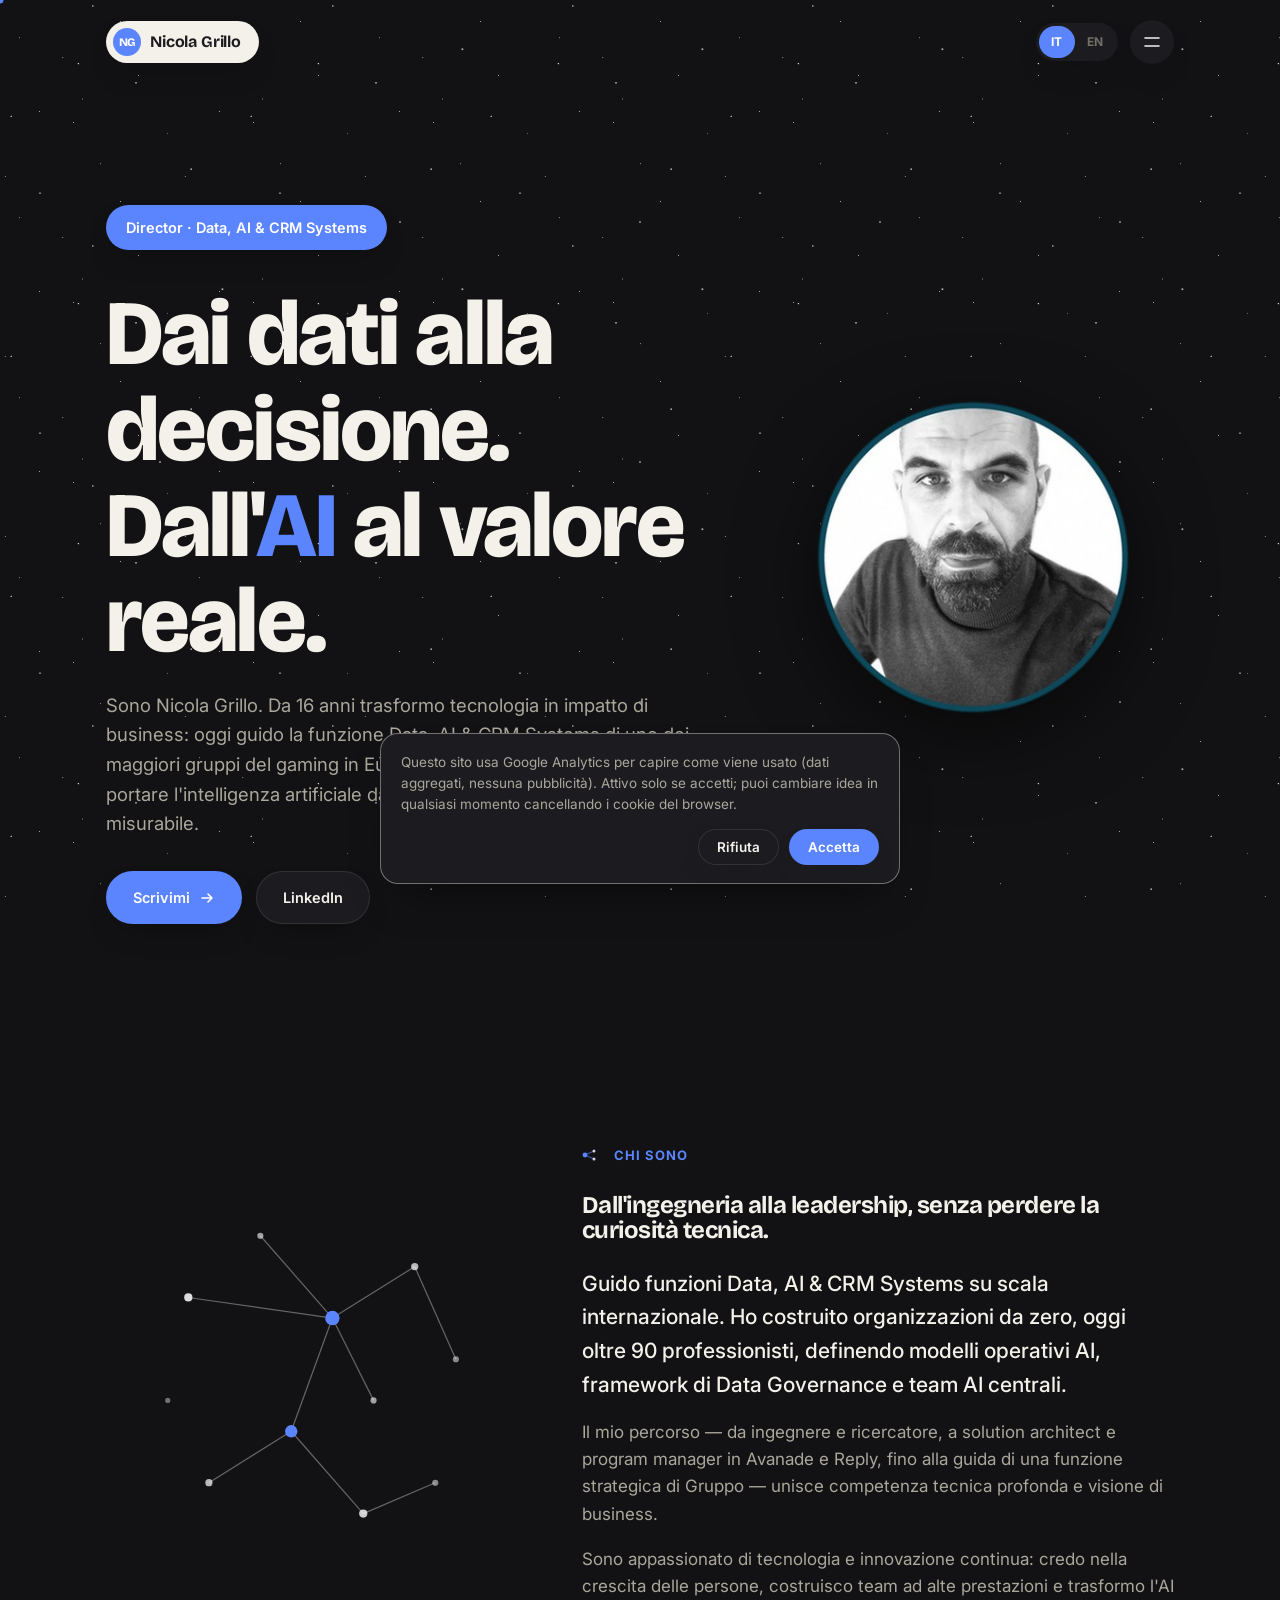
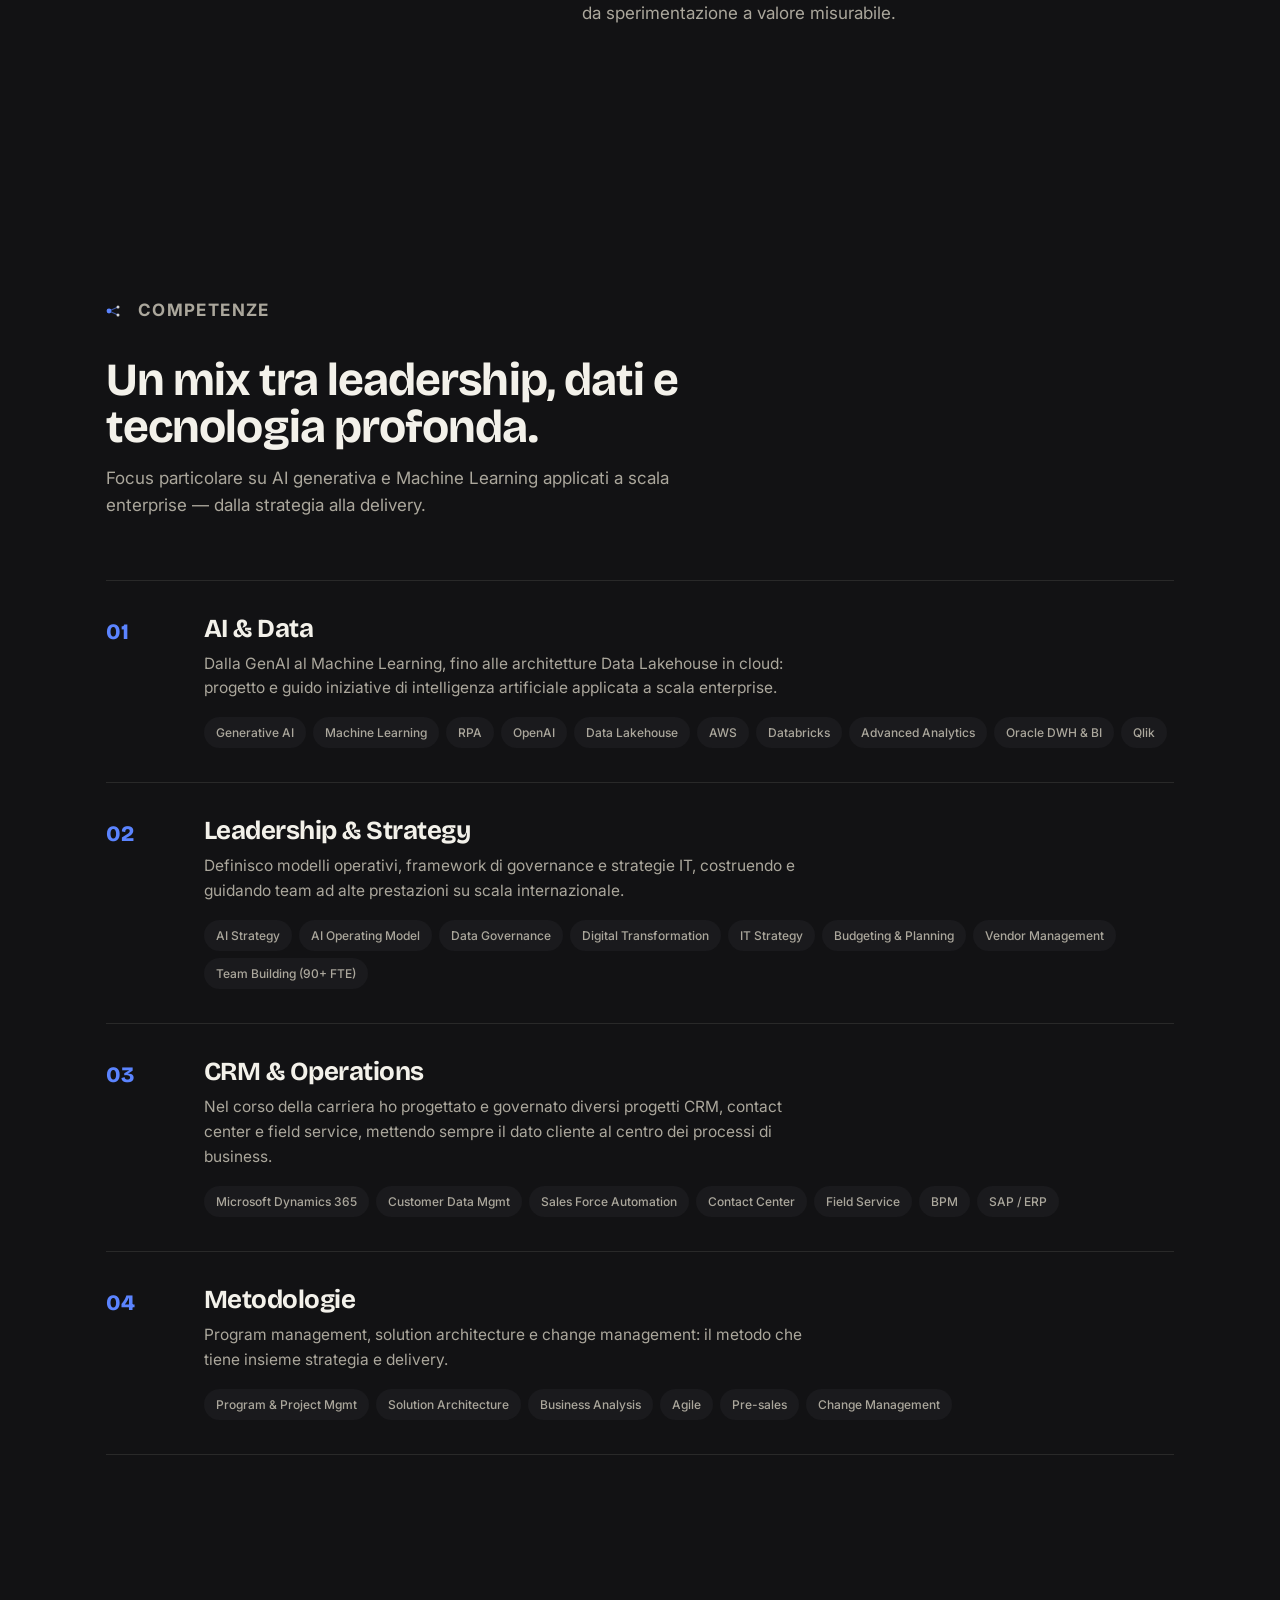
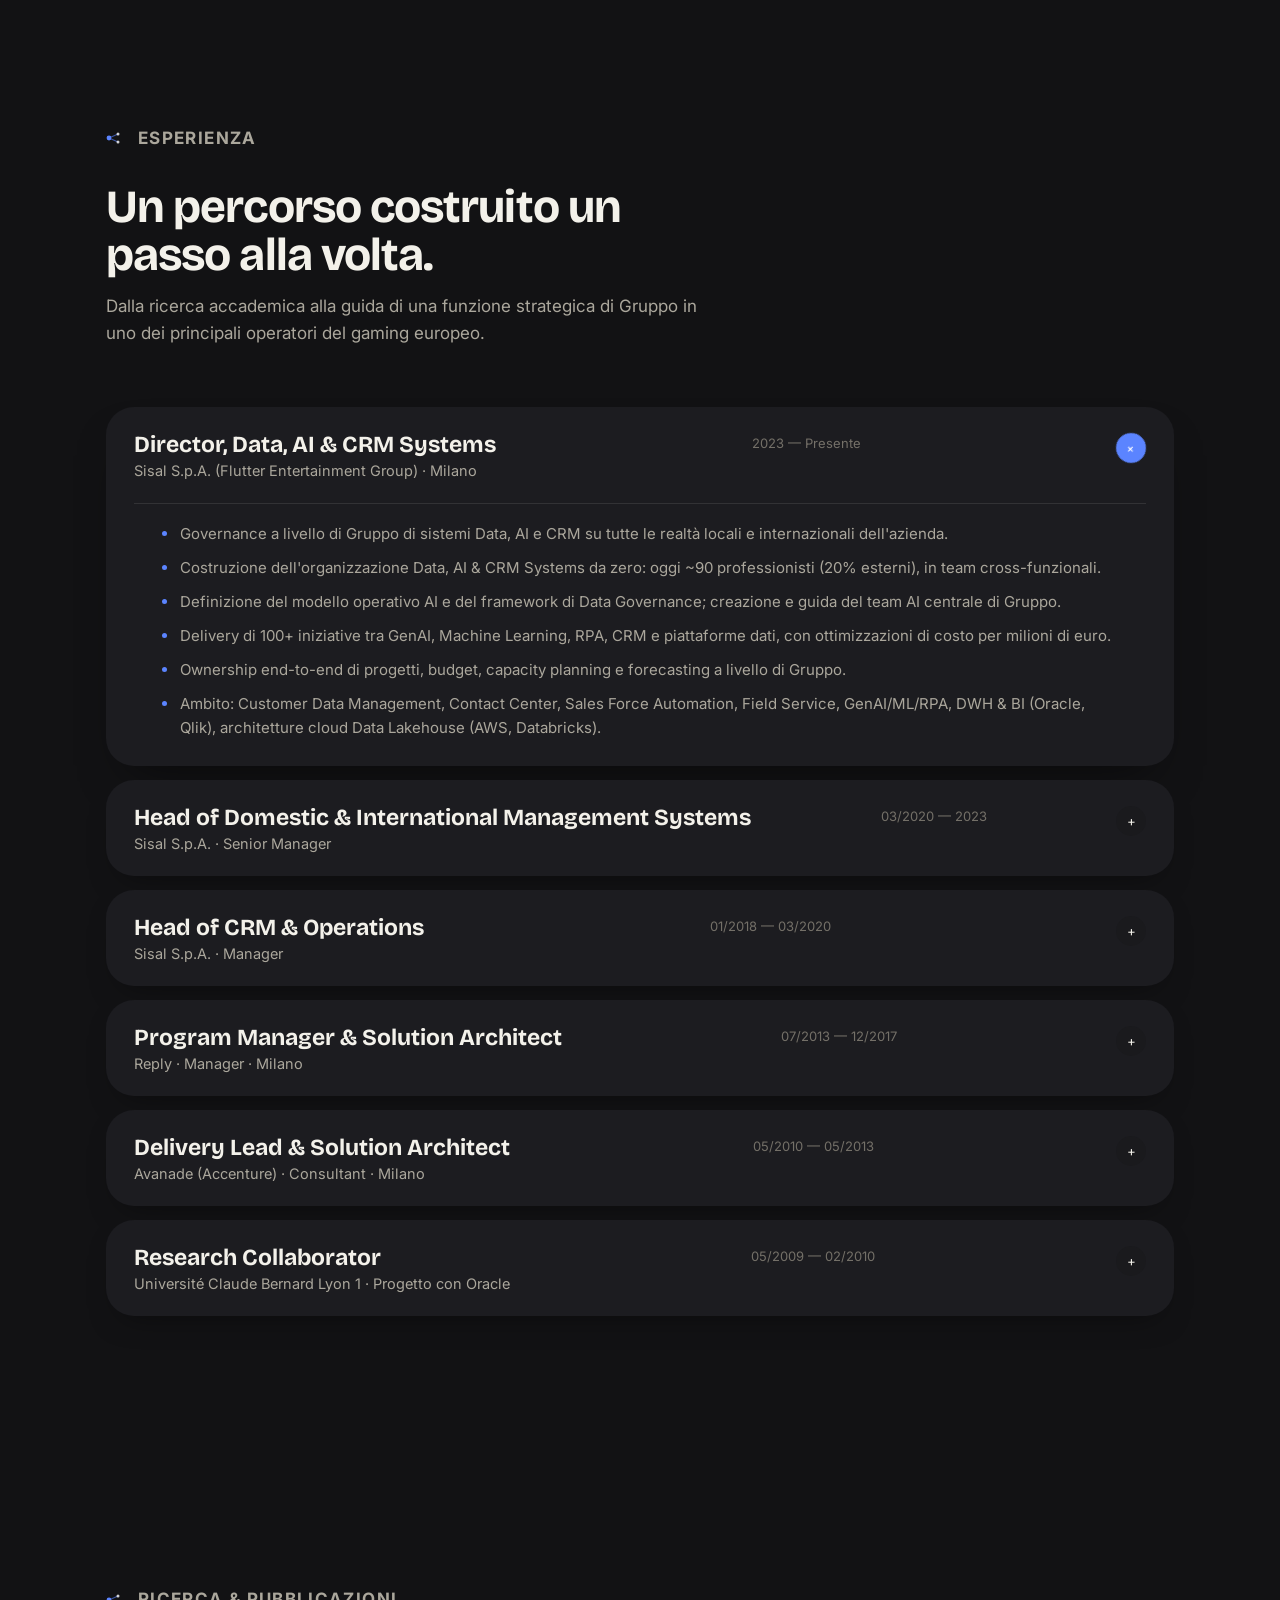
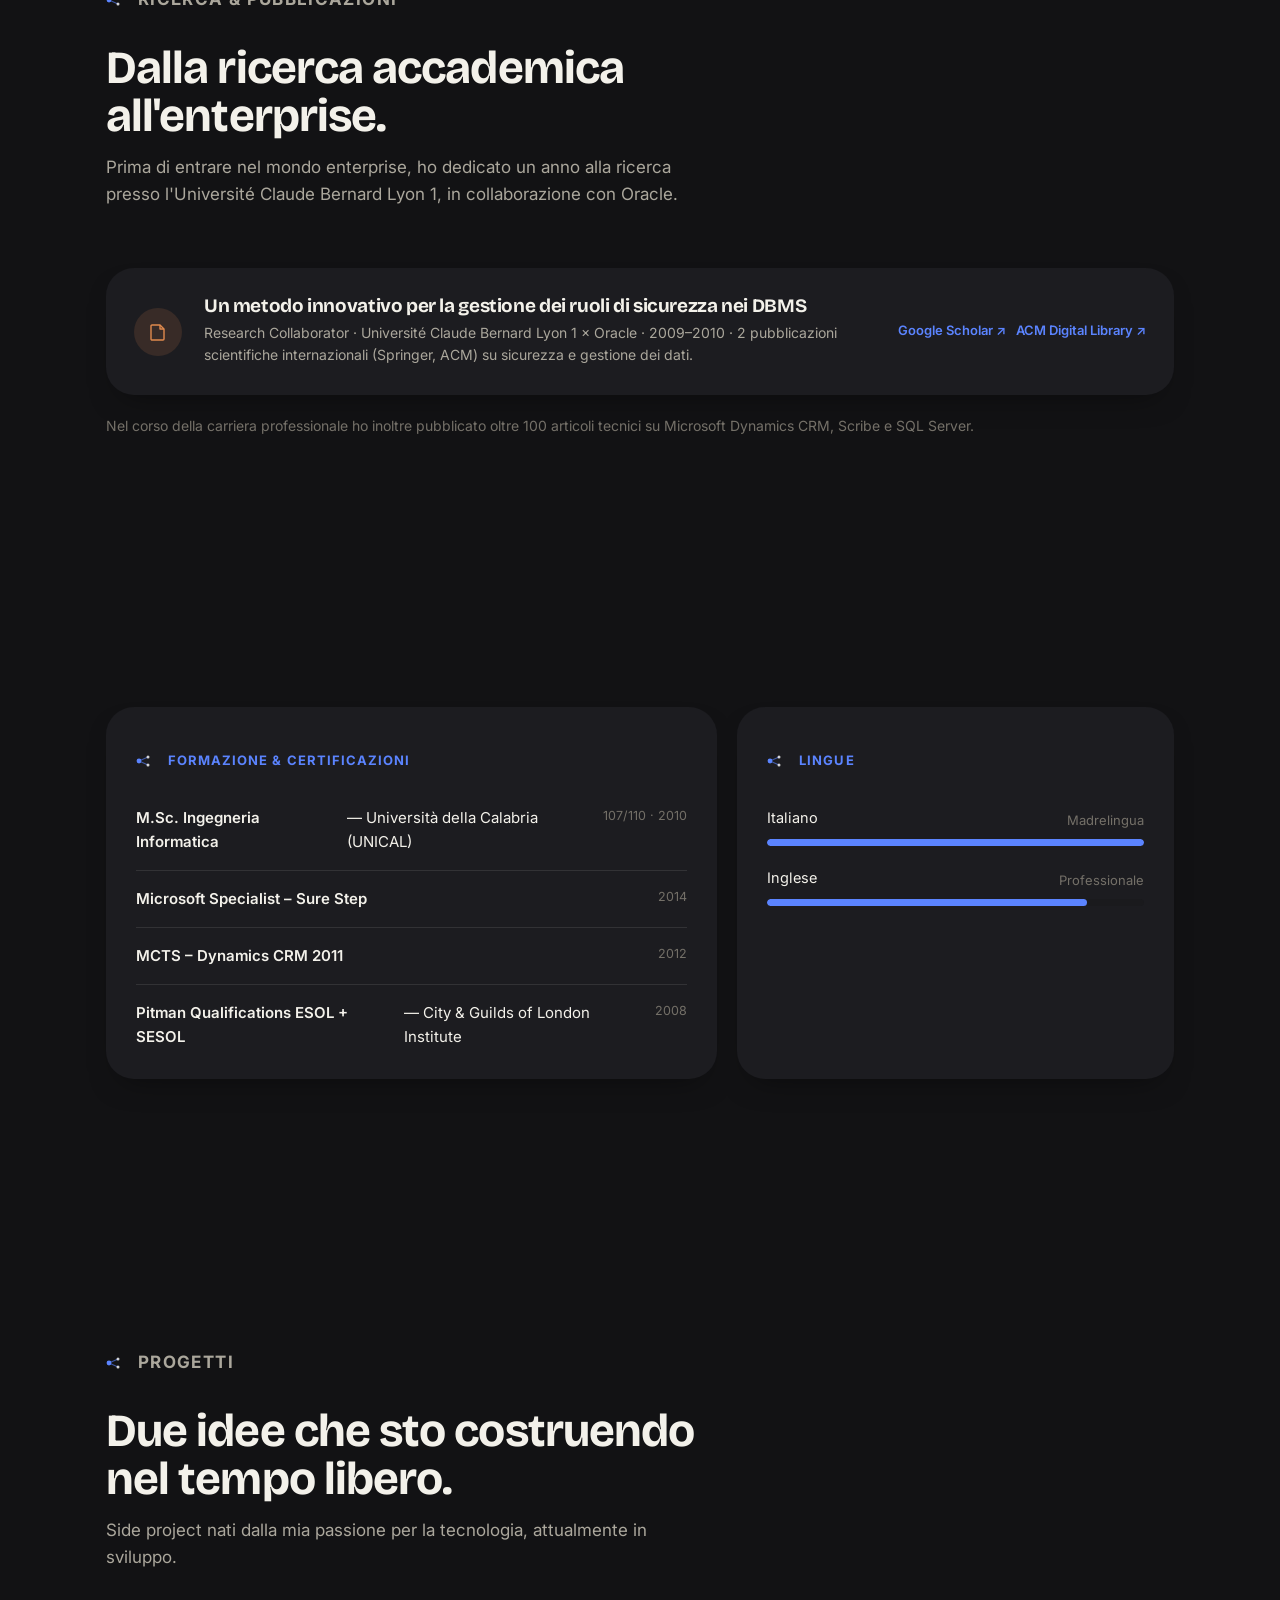
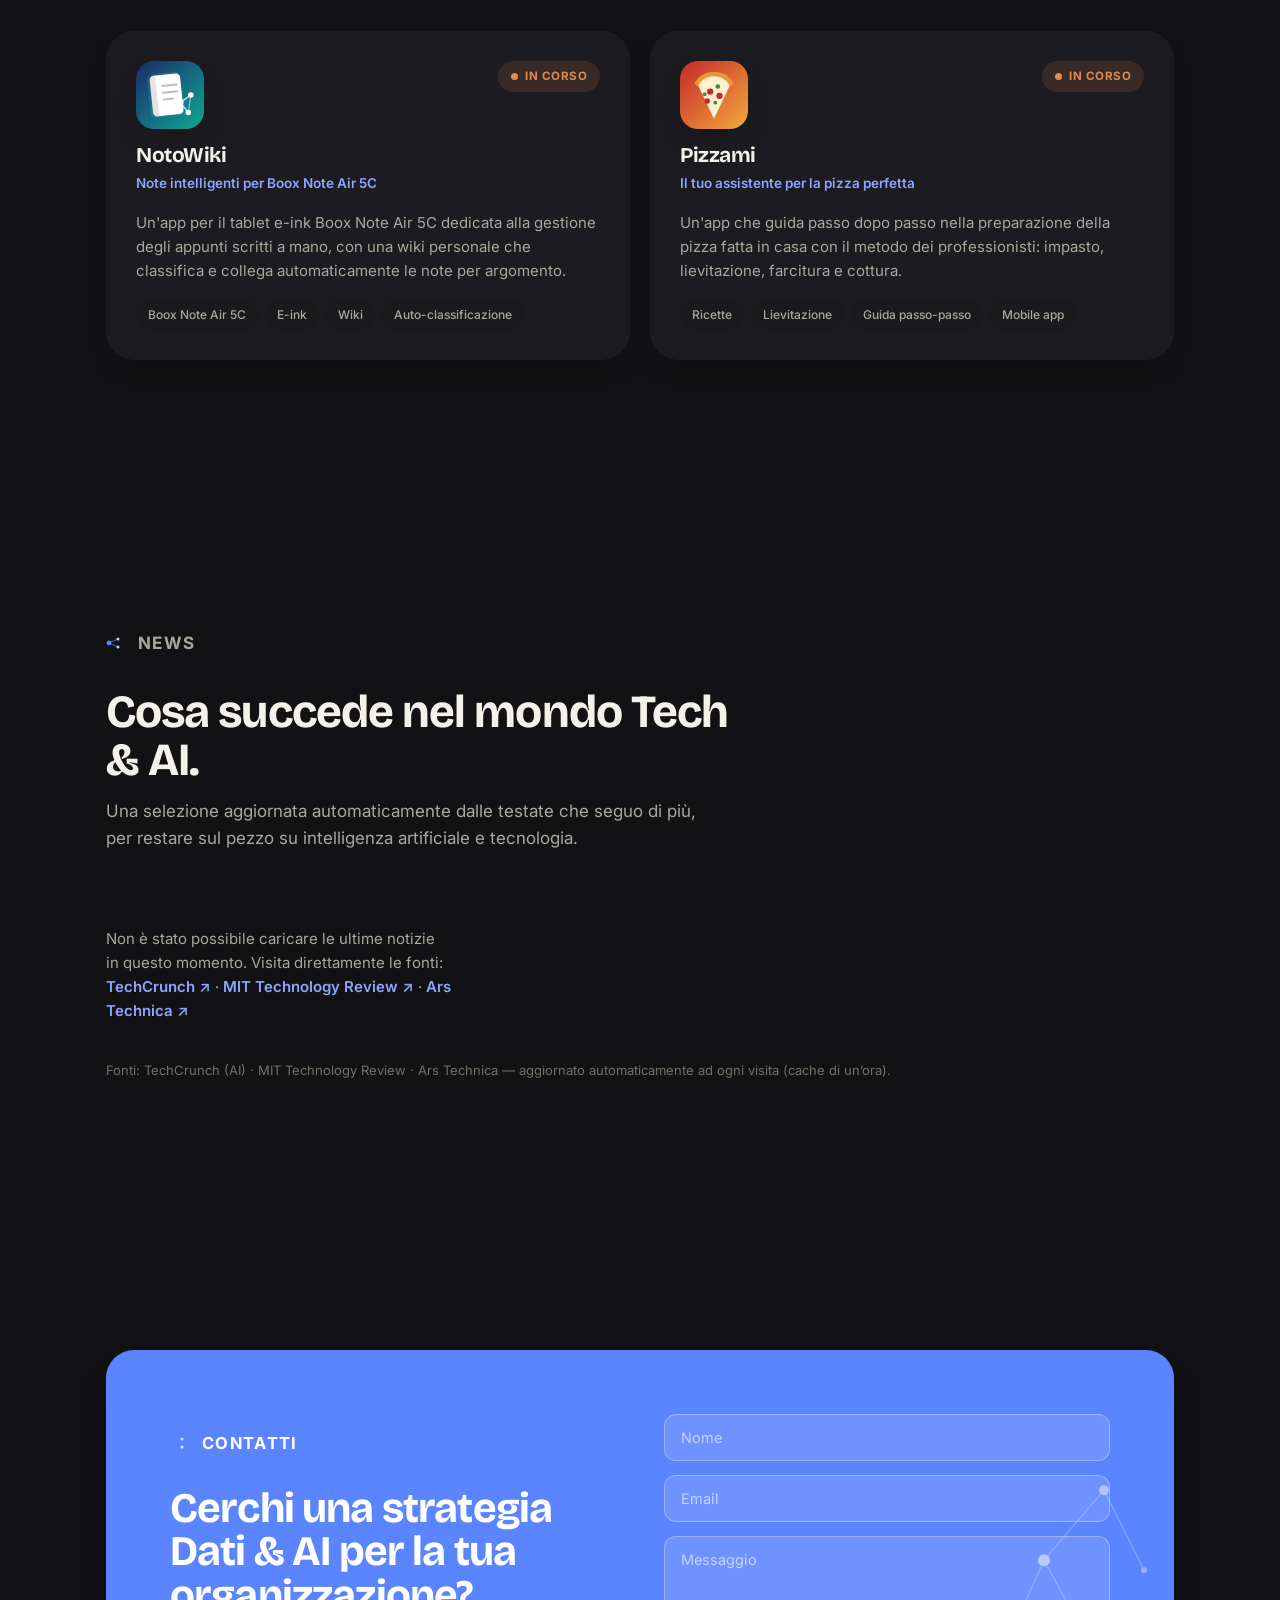
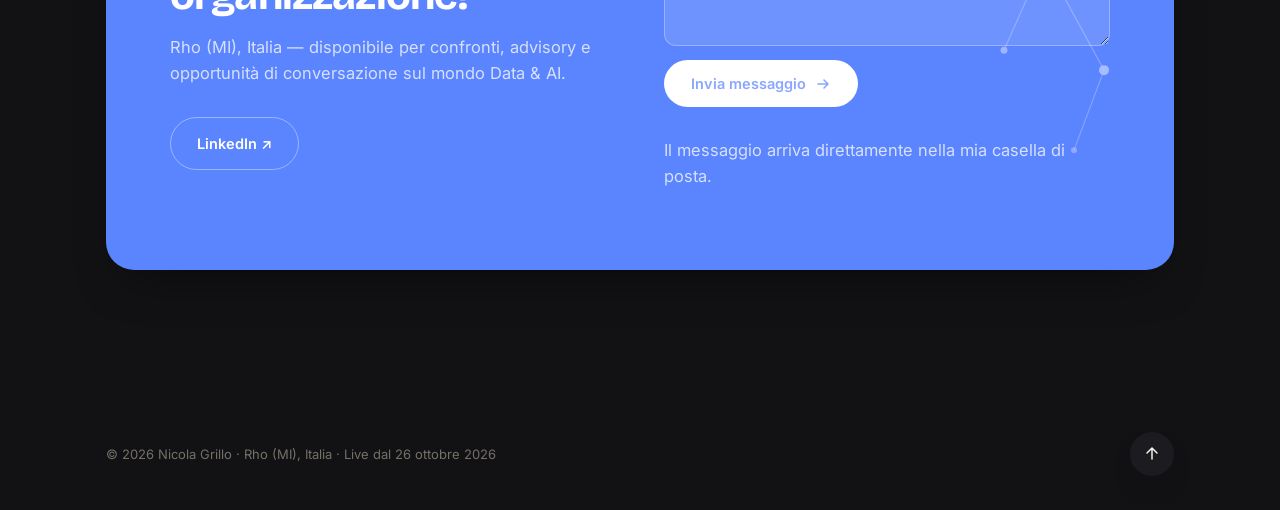
==== commit 6fe0ba58: "Add Google Analytics (GA4) with consent-mode cookie banner Adds gtag.js on all public pages with Con" ====
--- a/index.html
+++ b/index.html
@@ -31,7 +31,17 @@
 
 <link rel="preconnect" href="https://fonts.googleapis.com">
 <link rel="preconnect" href="https://fonts.gstatic.com" crossorigin>
-<link rel="stylesheet" href="assets/css/style.css?v=9">
+<link rel="stylesheet" href="assets/css/style.css?v=10">
+
+<!-- Google tag (gtag.js) -->
+<script>
+  window.dataLayer = window.dataLayer || [];
+  function gtag(){dataLayer.push(arguments);}
+  gtag('consent', 'default', { 'analytics_storage': 'denied' });
+  gtag('js', new Date());
+  gtag('config', 'G-EZW7PYTDT3');
+</script>
+<script async src="https://www.googletagmanager.com/gtag/js?id=G-EZW7PYTDT3"></script>
 
 <script type="application/ld+json">
 {
@@ -510,7 +520,16 @@
 
 <div class="copy-toast" role="status" aria-live="polite"></div>
 
-<script src="assets/js/main.js?v=9"></script>
+<div class="cookie-banner" id="cookieBanner" hidden="">
+  <p>Questo sito usa Google Analytics per capire come viene usato (dati aggregati, nessuna pubblicità). Attivo solo se accetti; puoi cambiare idea in qualsiasi momento cancellando i cookie del browser.</p>
+  <div class="cookie-banner-actions">
+    <button type="button" id="cookieDecline" class="btn btn-ghost">Rifiuta</button>
+    <button type="button" id="cookieAccept" class="btn btn-primary">Accetta</button>
+  </div>
+</div>
+
+<script src="assets/js/main.js?v=10"></script>
 <script src="assets/js/news.js?v=3"></script>
+<script src="assets/js/analytics.js?v=1"></script>
 </body>
 </html>
--- a/assets/css/style.css
+++ b/assets/css/style.css
@@ -530,3 +530,12 @@
   .pub-card{ padding:22px; }
   .numbered-item{ grid-template-columns:1fr; gap:10px; }
 }
+
+/* cookie consent banner */
+.cookie-banner{ position:fixed; left:16px; right:16px; bottom:16px; z-index:200;
+  max-width:520px; margin:0 auto; background:var(--surface); border:1px solid var(--line-strong);
+  border-radius:var(--radius-md); padding:18px 20px; box-shadow:var(--shadow); }
+.cookie-banner[hidden]{ display:none; }
+.cookie-banner p{ margin:0 0 14px; font-size:13.5px; color:var(--ink-dim); line-height:1.55; }
+.cookie-banner-actions{ display:flex; gap:10px; justify-content:flex-end; flex-wrap:wrap; }
+.cookie-banner .btn{ padding:9px 18px; font-size:13.5px; }
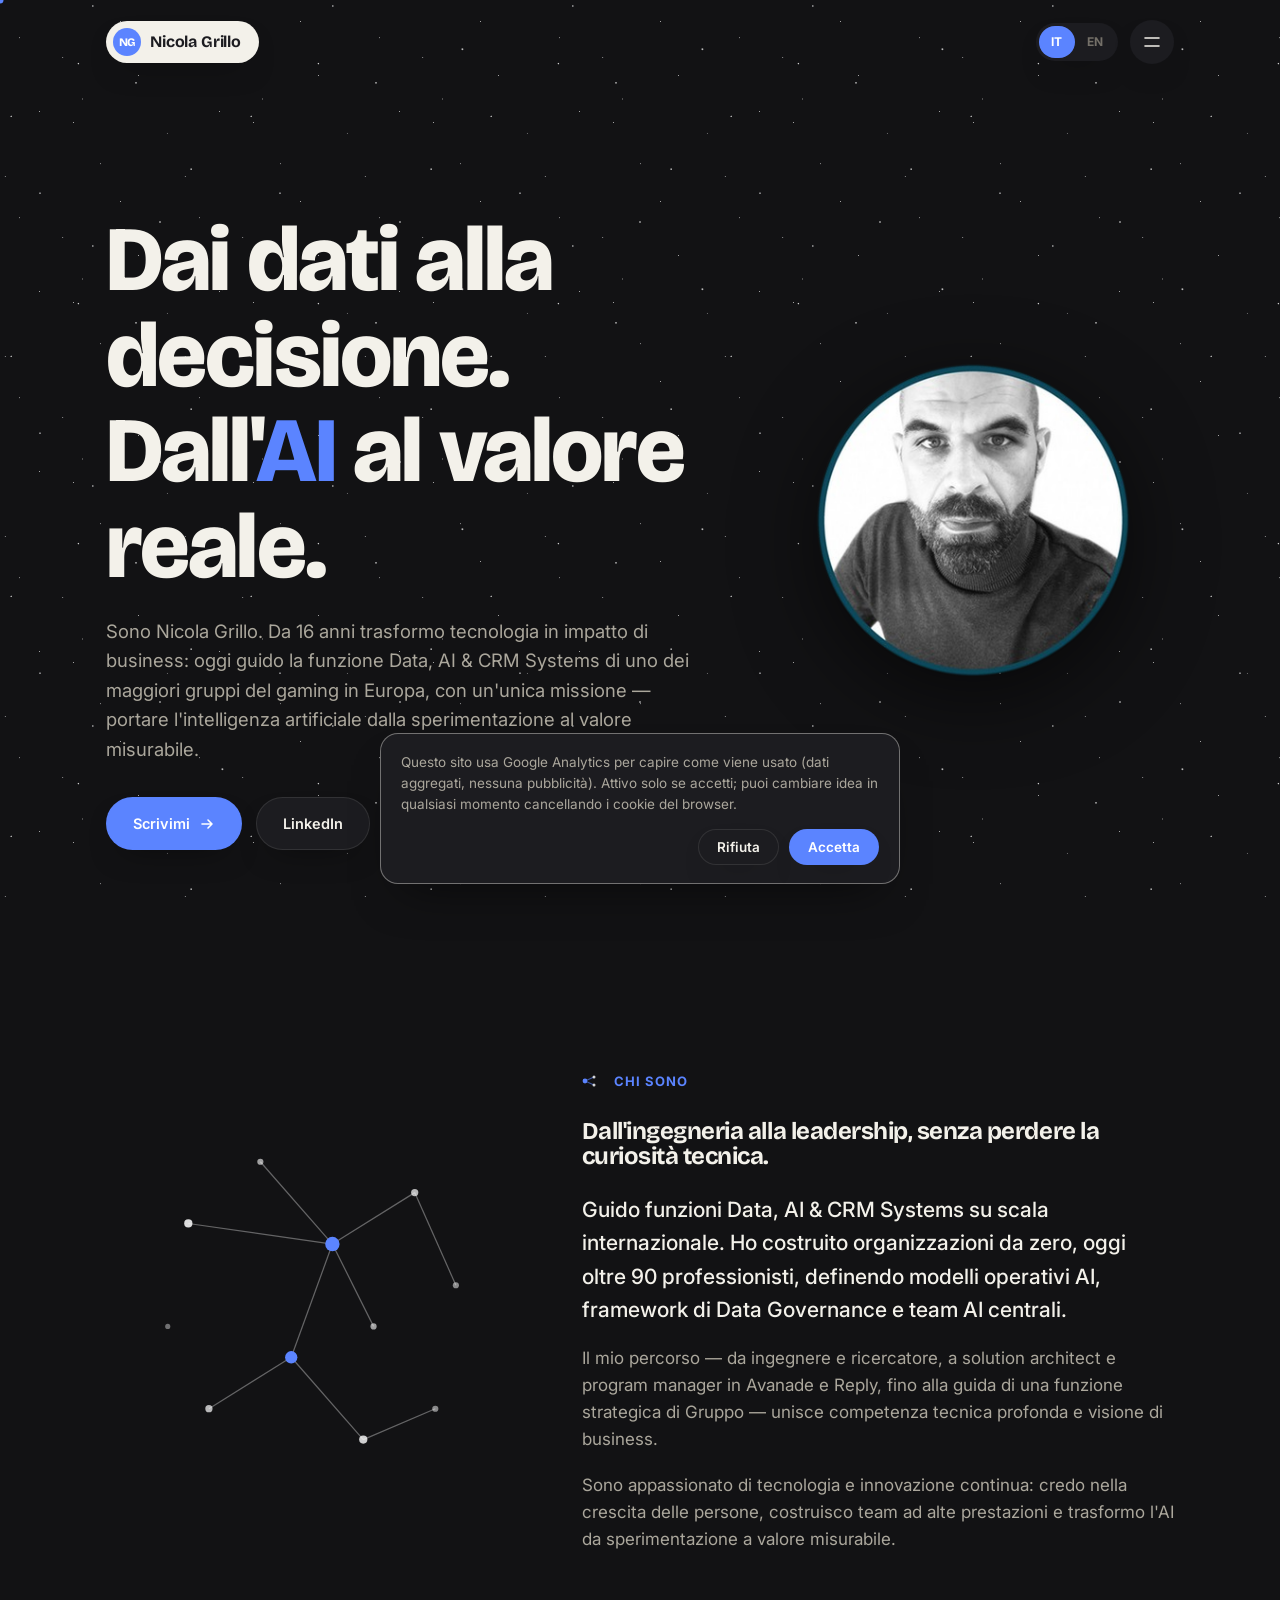
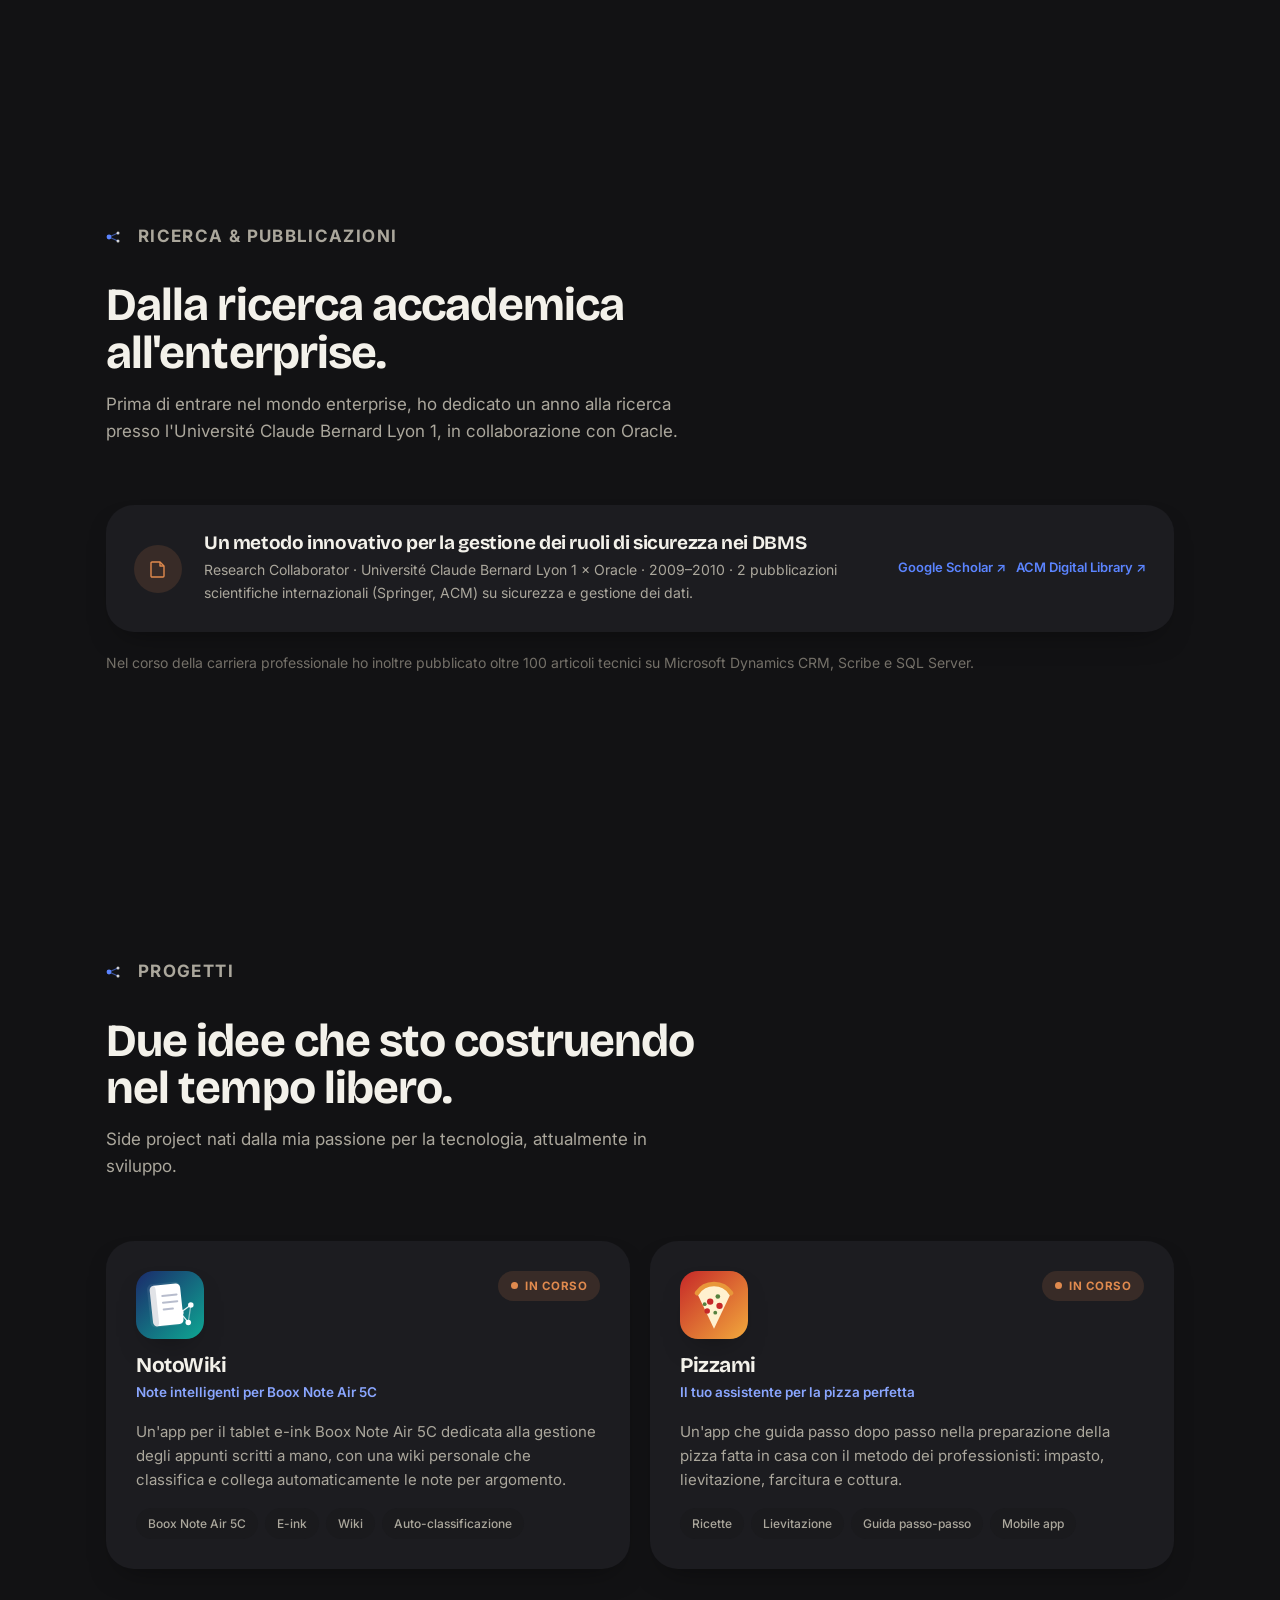
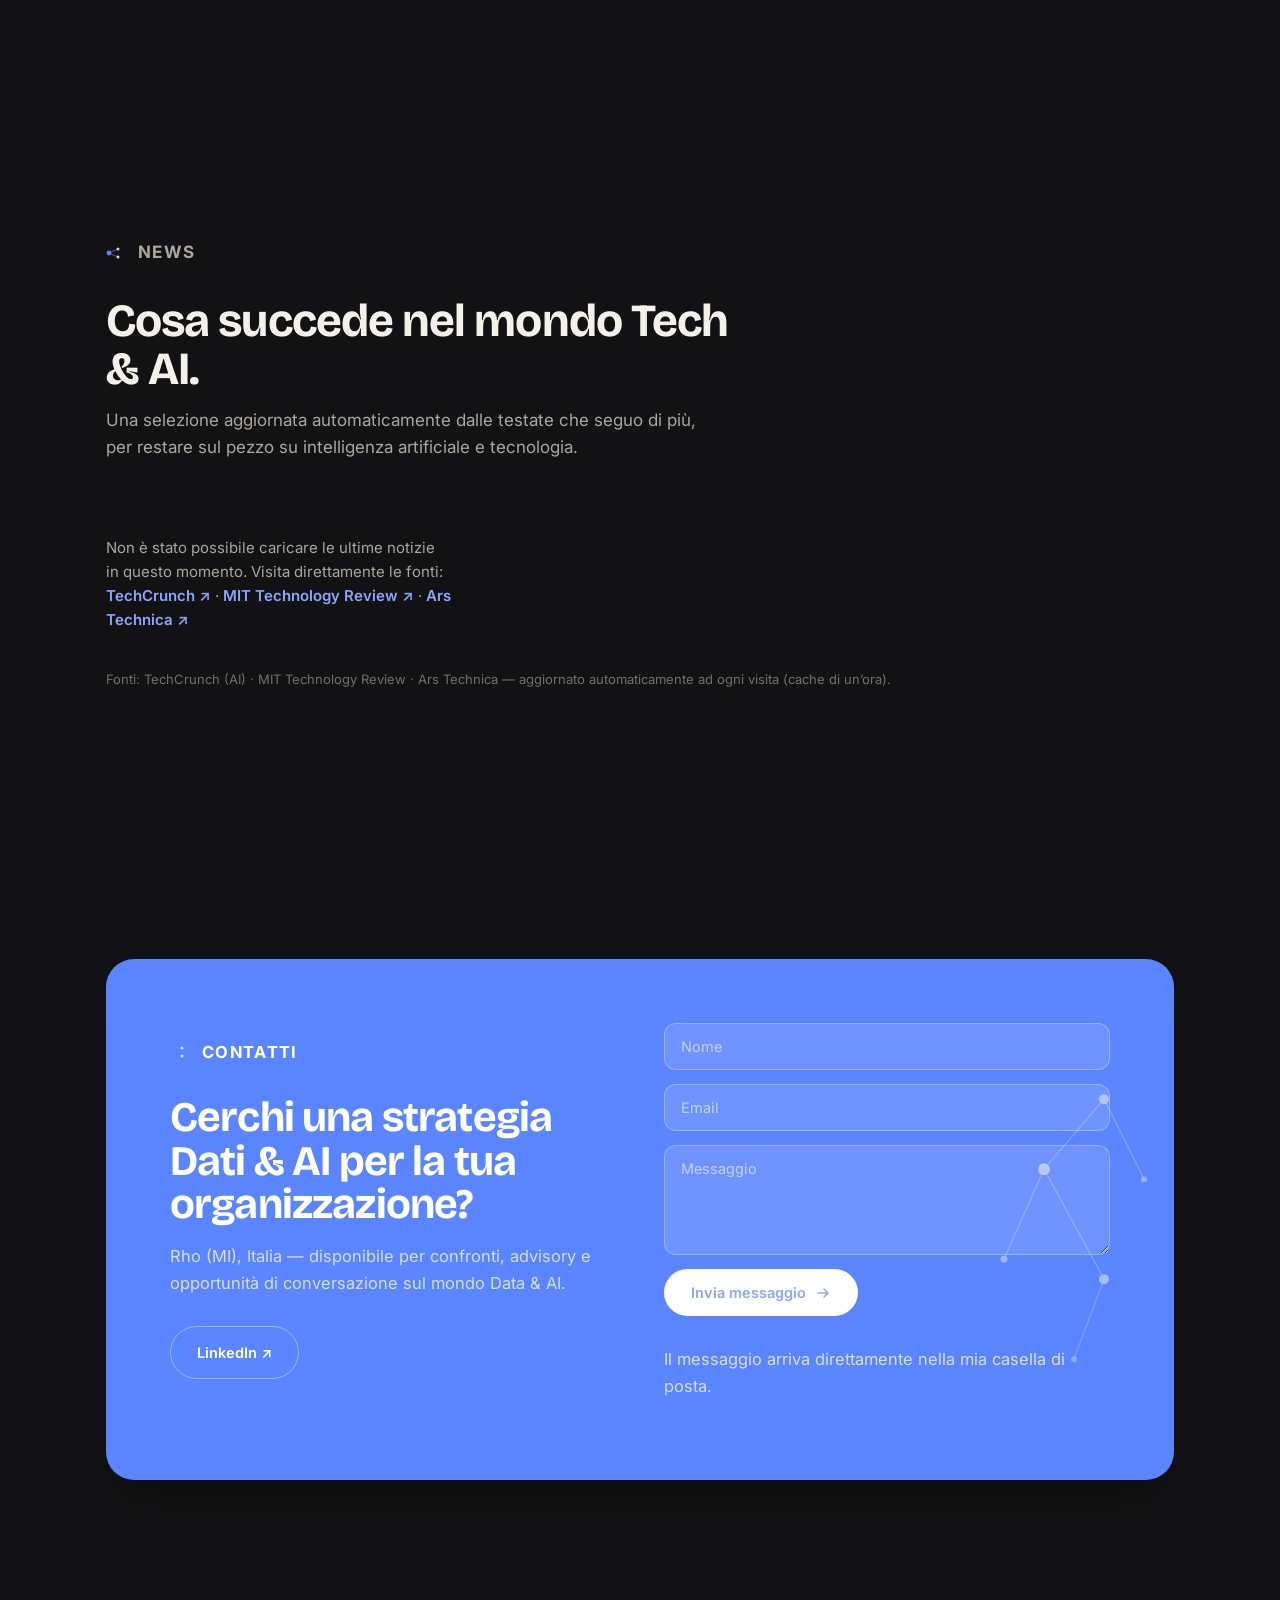
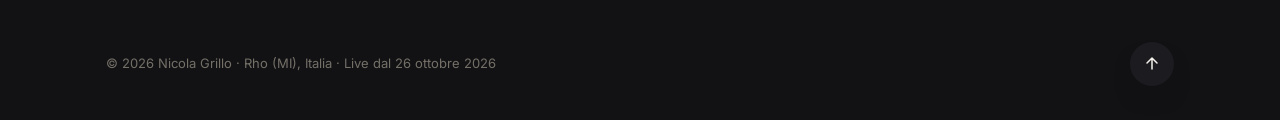
==== commit 8e828939: "Simplify homepage, drop sections duplicated on LinkedIn Removes the role badge from the hero, and th" ====
--- a/index.html
+++ b/index.html
@@ -31,7 +31,7 @@
 
 <link rel="preconnect" href="https://fonts.googleapis.com">
 <link rel="preconnect" href="https://fonts.gstatic.com" crossorigin>
-<link rel="stylesheet" href="assets/css/style.css?v=10">
+<link rel="stylesheet" href="assets/css/style.css?v=11">
 
 <!-- Google tag (gtag.js) -->
 <script>
@@ -78,8 +78,6 @@
     <a href="#top" class="logo"><span class="logo-mark">NG</span> Nicola Grillo</a>
     <nav class="nav-links" aria-label="Navigazione principale">
       <a href="#chi-sono">Chi sono</a>
-      <a href="#esperienza">Esperienza</a>
-      <a href="#competenze">Competenze</a>
       <a href="#pubblicazioni">Pubblicazioni</a>
       <a href="#progetti">Progetti</a>
       <a href="#news">News</a>
@@ -101,8 +99,6 @@
 <div class="mobile-backdrop"></div>
 <nav class="mobile-panel" aria-label="Menu mobile">
   <a href="#chi-sono">Chi sono</a>
-  <a href="#esperienza">Esperienza</a>
-  <a href="#competenze">Competenze</a>
   <a href="#pubblicazioni">Pubblicazioni</a>
   <a href="#progetti">Progetti</a>
   <a href="#news">News</a>
@@ -116,7 +112,6 @@
   <section class="hero" id="top">
     <div class="container hero-grid">
       <div>
-        <p class="hero-badge">Director · Data, AI &amp; CRM Systems</p>
         <h1 class="hero-title">Dai dati alla decisione.<br>Dall'<span class="lede-accent">AI</span> al valore reale.</h1>
         <p class="hero-text">Sono Nicola Grillo. Da 16 anni trasformo tecnologia in impatto di business: oggi guido la funzione Data, AI &amp; CRM Systems di uno dei maggiori gruppi del gaming in Europa, con un'unica missione &mdash; portare l'intelligenza artificiale dalla sperimentazione al valore misurabile.</p>
         <div class="hero-cta">
@@ -170,197 +165,6 @@
     </div>
   </section>
 
-  <section class="section" id="competenze">
-    <div class="container">
-      <div class="section-head reveal">
-        <p class="eyebrow">Competenze</p>
-        <h2>Un mix tra leadership, dati e tecnologia profonda.</h2>
-        <p>Focus particolare su AI generativa e Machine Learning applicati a scala enterprise &mdash; dalla strategia alla delivery.</p>
-      </div>
-      <div class="numbered-list reveal">
-        <div class="numbered-item">
-          <span class="num">01</span>
-          <div>
-            <h3>AI &amp; Data</h3>
-            <p>Dalla GenAI al Machine Learning, fino alle architetture Data Lakehouse in cloud: progetto e guido iniziative di intelligenza artificiale applicata a scala enterprise.</p>
-            <div class="tag-row">
-              <span class="tag">Generative AI</span><span class="tag">Machine Learning</span><span class="tag">RPA</span>
-              <span class="tag">OpenAI</span><span class="tag">Data Lakehouse</span><span class="tag">AWS</span><span class="tag">Databricks</span>
-              <span class="tag">Advanced Analytics</span><span class="tag">Oracle DWH &amp; BI</span><span class="tag">Qlik</span>
-            </div>
-          </div>
-        </div>
-        <div class="numbered-item">
-          <span class="num">02</span>
-          <div>
-            <h3>Leadership &amp; Strategy</h3>
-            <p>Definisco modelli operativi, framework di governance e strategie IT, costruendo e guidando team ad alte prestazioni su scala internazionale.</p>
-            <div class="tag-row">
-              <span class="tag">AI Strategy</span><span class="tag">AI Operating Model</span><span class="tag">Data Governance</span>
-              <span class="tag">Digital Transformation</span><span class="tag">IT Strategy</span><span class="tag">Budgeting &amp; Planning</span>
-              <span class="tag">Vendor Management</span><span class="tag">Team Building (90+ FTE)</span>
-            </div>
-          </div>
-        </div>
-        <div class="numbered-item">
-          <span class="num">03</span>
-          <div>
-            <h3>CRM &amp; Operations</h3>
-            <p>Nel corso della carriera ho progettato e governato diversi progetti CRM, contact center e field service, mettendo sempre il dato cliente al centro dei processi di business.</p>
-            <div class="tag-row">
-              <span class="tag">Microsoft Dynamics 365</span><span class="tag">Customer Data Mgmt</span><span class="tag">Sales Force Automation</span>
-              <span class="tag">Contact Center</span><span class="tag">Field Service</span><span class="tag">BPM</span><span class="tag">SAP / ERP</span>
-            </div>
-          </div>
-        </div>
-        <div class="numbered-item">
-          <span class="num">04</span>
-          <div>
-            <h3>Metodologie</h3>
-            <p>Program management, solution architecture e change management: il metodo che tiene insieme strategia e delivery.</p>
-            <div class="tag-row">
-              <span class="tag">Program &amp; Project Mgmt</span><span class="tag">Solution Architecture</span><span class="tag">Business Analysis</span>
-              <span class="tag">Agile</span><span class="tag">Pre-sales</span><span class="tag">Change Management</span>
-            </div>
-          </div>
-        </div>
-      </div>
-    </div>
-  </section>
-
-  <section class="section" id="esperienza">
-    <div class="container">
-      <div class="section-head reveal">
-        <p class="eyebrow">Esperienza</p>
-        <h2>Un percorso costruito un passo alla volta.</h2>
-        <p>Dalla ricerca accademica alla guida di una funzione strategica di Gruppo in uno dei principali operatori del gaming europeo.</p>
-      </div>
-
-      <div class="timeline reveal">
-        <article class="tl-item">
-          <button class="tl-head" aria-controls="tl-1">
-            <div class="tl-meta">
-              <span class="tl-role">Director, Data, AI &amp; CRM Systems</span>
-              <span class="tl-org">Sisal S.p.A. (Flutter Entertainment Group) · Milano</span>
-            </div>
-            <span class="tl-period">2023 — Presente</span>
-            <span class="tl-plus" aria-hidden="true">+</span>
-          </button>
-          <div class="tl-body" id="tl-1">
-            <div class="tl-body-in">
-              <ul>
-                <li>Governance a livello di Gruppo di sistemi Data, AI e CRM su tutte le realtà locali e internazionali dell'azienda.</li>
-                <li>Costruzione dell'organizzazione Data, AI &amp; CRM Systems da zero: oggi ~90 professionisti (20% esterni), in team cross-funzionali.</li>
-                <li>Definizione del modello operativo AI e del framework di Data Governance; creazione e guida del team AI centrale di Gruppo.</li>
-                <li>Delivery di 100+ iniziative tra GenAI, Machine Learning, RPA, CRM e piattaforme dati, con ottimizzazioni di costo per milioni di euro.</li>
-                <li>Ownership end-to-end di progetti, budget, capacity planning e forecasting a livello di Gruppo.</li>
-                <li>Ambito: Customer Data Management, Contact Center, Sales Force Automation, Field Service, GenAI/ML/RPA, DWH &amp; BI (Oracle, Qlik), architetture cloud Data Lakehouse (AWS, Databricks).</li>
-              </ul>
-            </div>
-          </div>
-        </article>
-
-        <article class="tl-item">
-          <button class="tl-head" aria-controls="tl-2">
-            <div class="tl-meta">
-              <span class="tl-role">Head of Domestic &amp; International Management Systems</span>
-              <span class="tl-org">Sisal S.p.A. · Senior Manager</span>
-            </div>
-            <span class="tl-period">03/2020 — 2023</span>
-            <span class="tl-plus" aria-hidden="true">+</span>
-          </button>
-          <div class="tl-body" id="tl-2">
-            <div class="tl-body-in">
-              <ul>
-                <li>Corporate owner delle applicazioni HR, CRM &amp; Operations, SAP e DWH/Reporting per tutti i Paesi del Gruppo.</li>
-                <li>Guida dei programmi di digital transformation e della migrazione cloud dei sistemi gestionali di Gruppo.</li>
-                <li>Coordinamento di un team di 100+ professionisti (40% esterni) e 10+ fornitori.</li>
-              </ul>
-            </div>
-          </div>
-        </article>
-
-        <article class="tl-item">
-          <button class="tl-head" aria-controls="tl-3">
-            <div class="tl-meta">
-              <span class="tl-role">Head of CRM &amp; Operations</span>
-              <span class="tl-org">Sisal S.p.A. · Manager</span>
-            </div>
-            <span class="tl-period">01/2018 — 03/2020</span>
-            <span class="tl-plus" aria-hidden="true">+</span>
-          </button>
-          <div class="tl-body" id="tl-3">
-            <div class="tl-body-in">
-              <ul>
-                <li>Corporate owner delle applicazioni CRM &amp; Operations: canali di comunicazione (Chat, CTI), Document Management, firma digitale, BPM.</li>
-                <li>Coordinamento di un team di 10+ professionisti (40% esterni) e 5+ fornitori; program management e budget ownership.</li>
-              </ul>
-            </div>
-          </div>
-        </article>
-
-        <article class="tl-item">
-          <button class="tl-head" aria-controls="tl-4">
-            <div class="tl-meta">
-              <span class="tl-role">Program Manager &amp; Solution Architect</span>
-              <span class="tl-org">Reply · Manager · Milano</span>
-            </div>
-            <span class="tl-period">07/2013 — 12/2017</span>
-            <span class="tl-plus" aria-hidden="true">+</span>
-          </button>
-          <div class="tl-body" id="tl-4">
-            <div class="tl-body-in">
-              <ul>
-                <li>Reale Mutua Assicurazioni &mdash; Program Manager per il CRM multicanale a servizio della rete agenziale (Dynamics CRM, .NET).</li>
-                <li>RINA, SilverSea, Qui!Group &mdash; Solution Architect per assessment IT e roadmap di trasformazione.</li>
-                <li>Alès Groupe &mdash; Project Manager Sales Force Automation; CNH Industrial (Nord America) &mdash; Technical PM per il Customer Database.</li>
-                <li>Pre-sales, business analysis e budget management cross-engagement.</li>
-              </ul>
-            </div>
-          </div>
-        </article>
-
-        <article class="tl-item">
-          <button class="tl-head" aria-controls="tl-5">
-            <div class="tl-meta">
-              <span class="tl-role">Delivery Lead &amp; Solution Architect</span>
-              <span class="tl-org">Avanade (Accenture) · Consultant · Milano</span>
-            </div>
-            <span class="tl-period">05/2010 — 05/2013</span>
-            <span class="tl-plus" aria-hidden="true">+</span>
-          </button>
-          <div class="tl-body" id="tl-5">
-            <div class="tl-body-in">
-              <ul>
-                <li>Fincantieri &mdash; Delivery Lead per il programma Inspection Call (mobility, Resco.net, Dynamics CRM).</li>
-                <li>Amplifon &mdash; Solution Architect Campaign Management; CRIF &mdash; Team Leader Ticketing Management.</li>
-                <li>EPSON &mdash; Sviluppo Sales Force Automation (Dynamics CRM, SQL Server, SSIS, Reporting Services).</li>
-              </ul>
-            </div>
-          </div>
-        </article>
-
-        <article class="tl-item">
-          <button class="tl-head" aria-controls="tl-6">
-            <div class="tl-meta">
-              <span class="tl-role">Research Collaborator</span>
-              <span class="tl-org">Université Claude Bernard Lyon 1 · Progetto con Oracle</span>
-            </div>
-            <span class="tl-period">05/2009 — 02/2010</span>
-            <span class="tl-plus" aria-hidden="true">+</span>
-          </button>
-          <div class="tl-body" id="tl-6">
-            <div class="tl-body-in">
-              <ul>
-                <li>Ricerca su un metodo innovativo per la gestione dei ruoli di sicurezza nei DBMS, con risultati pubblicati a livello internazionale (Springer, ACM).</li>
-              </ul>
-            </div>
-          </div>
-        </article>
-      </div>
-    </div>
-  </section>
-
   <section class="section" id="pubblicazioni">
     <div class="container">
       <div class="section-head reveal">
@@ -384,33 +188,6 @@
         </div>
       </div>
       <p class="pub-note reveal">Nel corso della carriera professionale ho inoltre pubblicato oltre 100 articoli tecnici su Microsoft Dynamics CRM, Scribe e SQL Server.</p>
-    </div>
-  </section>
-
-  <section class="section" id="formazione">
-    <div class="container edu-lang-grid">
-      <div class="reveal card-plain">
-        <p class="eyebrow">Formazione &amp; Certificazioni</p>
-        <ul class="plain-list" style="margin-top:22px;">
-          <li><b>M.Sc. Ingegneria Informatica</b> — Università della Calabria (UNICAL) <span>107/110 · 2010</span></li>
-          <li><b>Microsoft Specialist – Sure Step</b> <span>2014</span></li>
-          <li><b>MCTS – Dynamics CRM 2011</b> <span>2012</span></li>
-          <li><b>Pitman Qualifications ESOL + SESOL</b> — City &amp; Guilds of London Institute <span>2008</span></li>
-        </ul>
-      </div>
-      <div class="reveal card-plain">
-        <p class="eyebrow">Lingue</p>
-        <div class="lang-bars" style="margin-top:22px;">
-          <div>
-            <div class="lang-bar-head"><span>Italiano</span><span class="tl-period">Madrelingua</span></div>
-            <div class="lang-bar-track"><div class="lang-bar-fill" data-fill="100%"></div></div>
-          </div>
-          <div>
-            <div class="lang-bar-head"><span>Inglese</span><span class="tl-period">Professionale</span></div>
-            <div class="lang-bar-track"><div class="lang-bar-fill" data-fill="85%"></div></div>
-          </div>
-        </div>
-      </div>
     </div>
   </section>
 
@@ -528,7 +305,7 @@
   </div>
 </div>
 
-<script src="assets/js/main.js?v=10"></script>
+<script src="assets/js/main.js?v=11"></script>
 <script src="assets/js/news.js?v=3"></script>
 <script src="assets/js/analytics.js?v=1"></script>
 </body>
--- a/assets/css/style.css
+++ b/assets/css/style.css
@@ -539,3 +539,13 @@
 .cookie-banner p{ margin:0 0 14px; font-size:13.5px; color:var(--ink-dim); line-height:1.55; }
 .cookie-banner-actions{ display:flex; gap:10px; justify-content:flex-end; flex-wrap:wrap; }
 .cookie-banner .btn{ padding:9px 18px; font-size:13.5px; }
+
+/* related articles */
+.related-section{ padding-top:36px; padding-bottom:6px; }
+.related-grid{ display:grid; grid-template-columns:1fr 1fr; gap:16px; margin-top:14px; }
+@media (max-width:640px){ .related-grid{ grid-template-columns:1fr; } }
+.related-card{ display:block; background:var(--surface); border:1px solid var(--line);
+  border-radius:var(--radius-md); padding:20px 22px; transition:border-color .2s, transform .2s; }
+.related-card:hover{ border-color:var(--line-strong); transform:translateY(-2px); }
+.related-card-cat{ font-size:11.5px; font-weight:700; letter-spacing:.05em; text-transform:uppercase; color:var(--accent-strong); }
+.related-card h3{ margin:8px 0 0; font-size:16.5px; line-height:1.35; color:var(--ink); font-family:"Bricolage Grotesque","Inter",sans-serif; font-weight:700; }
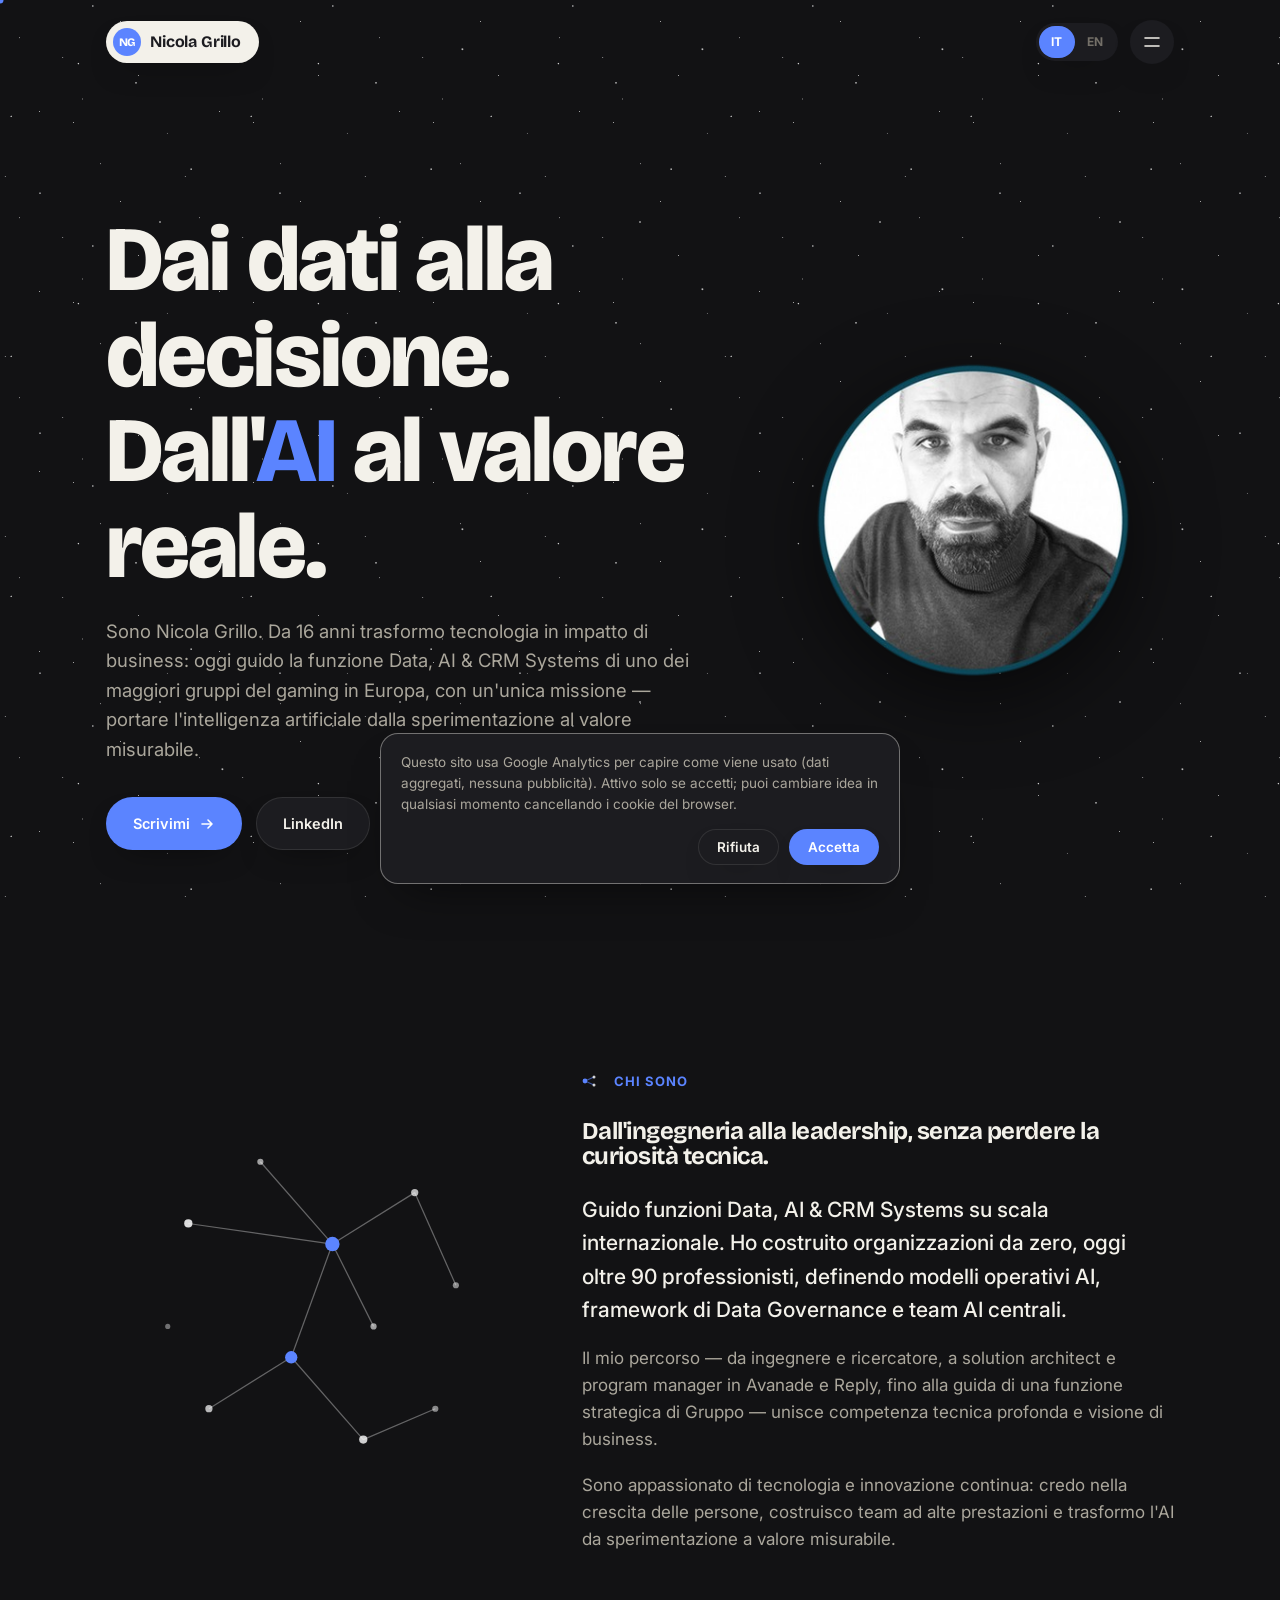
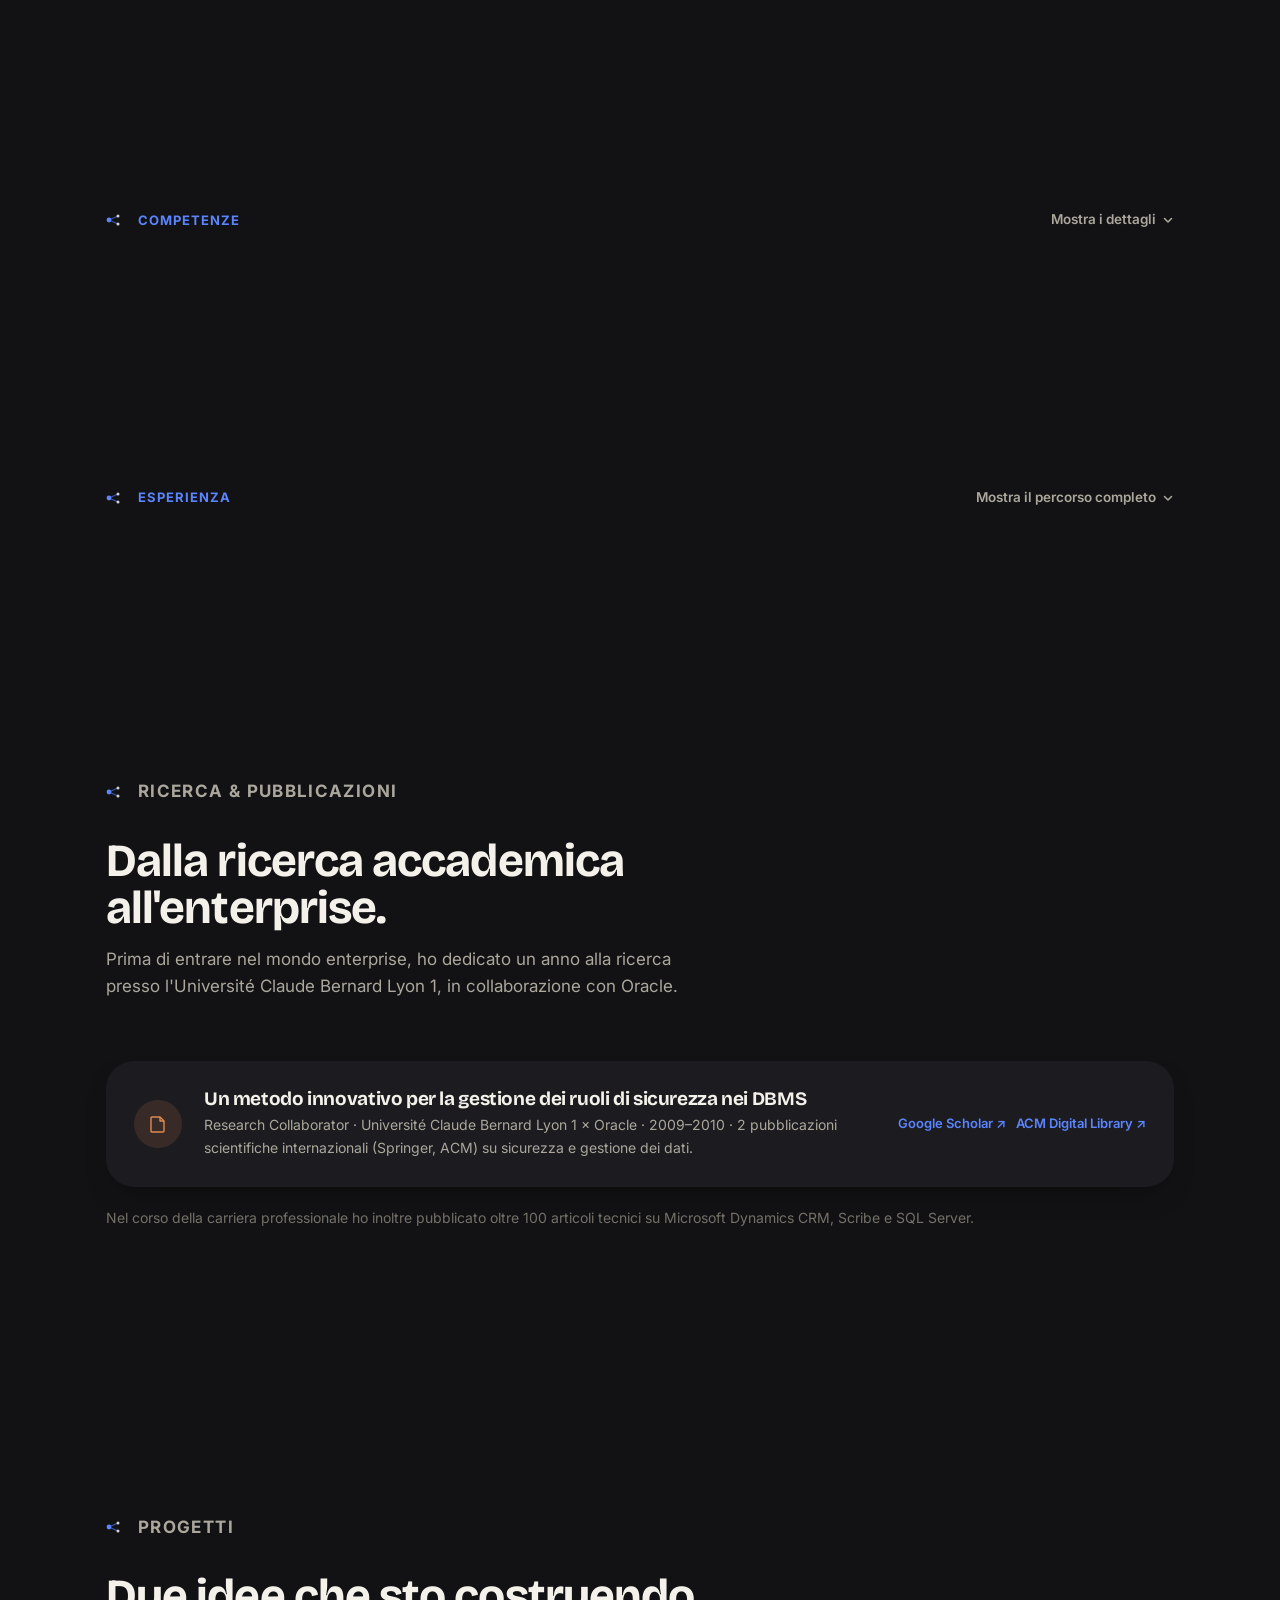
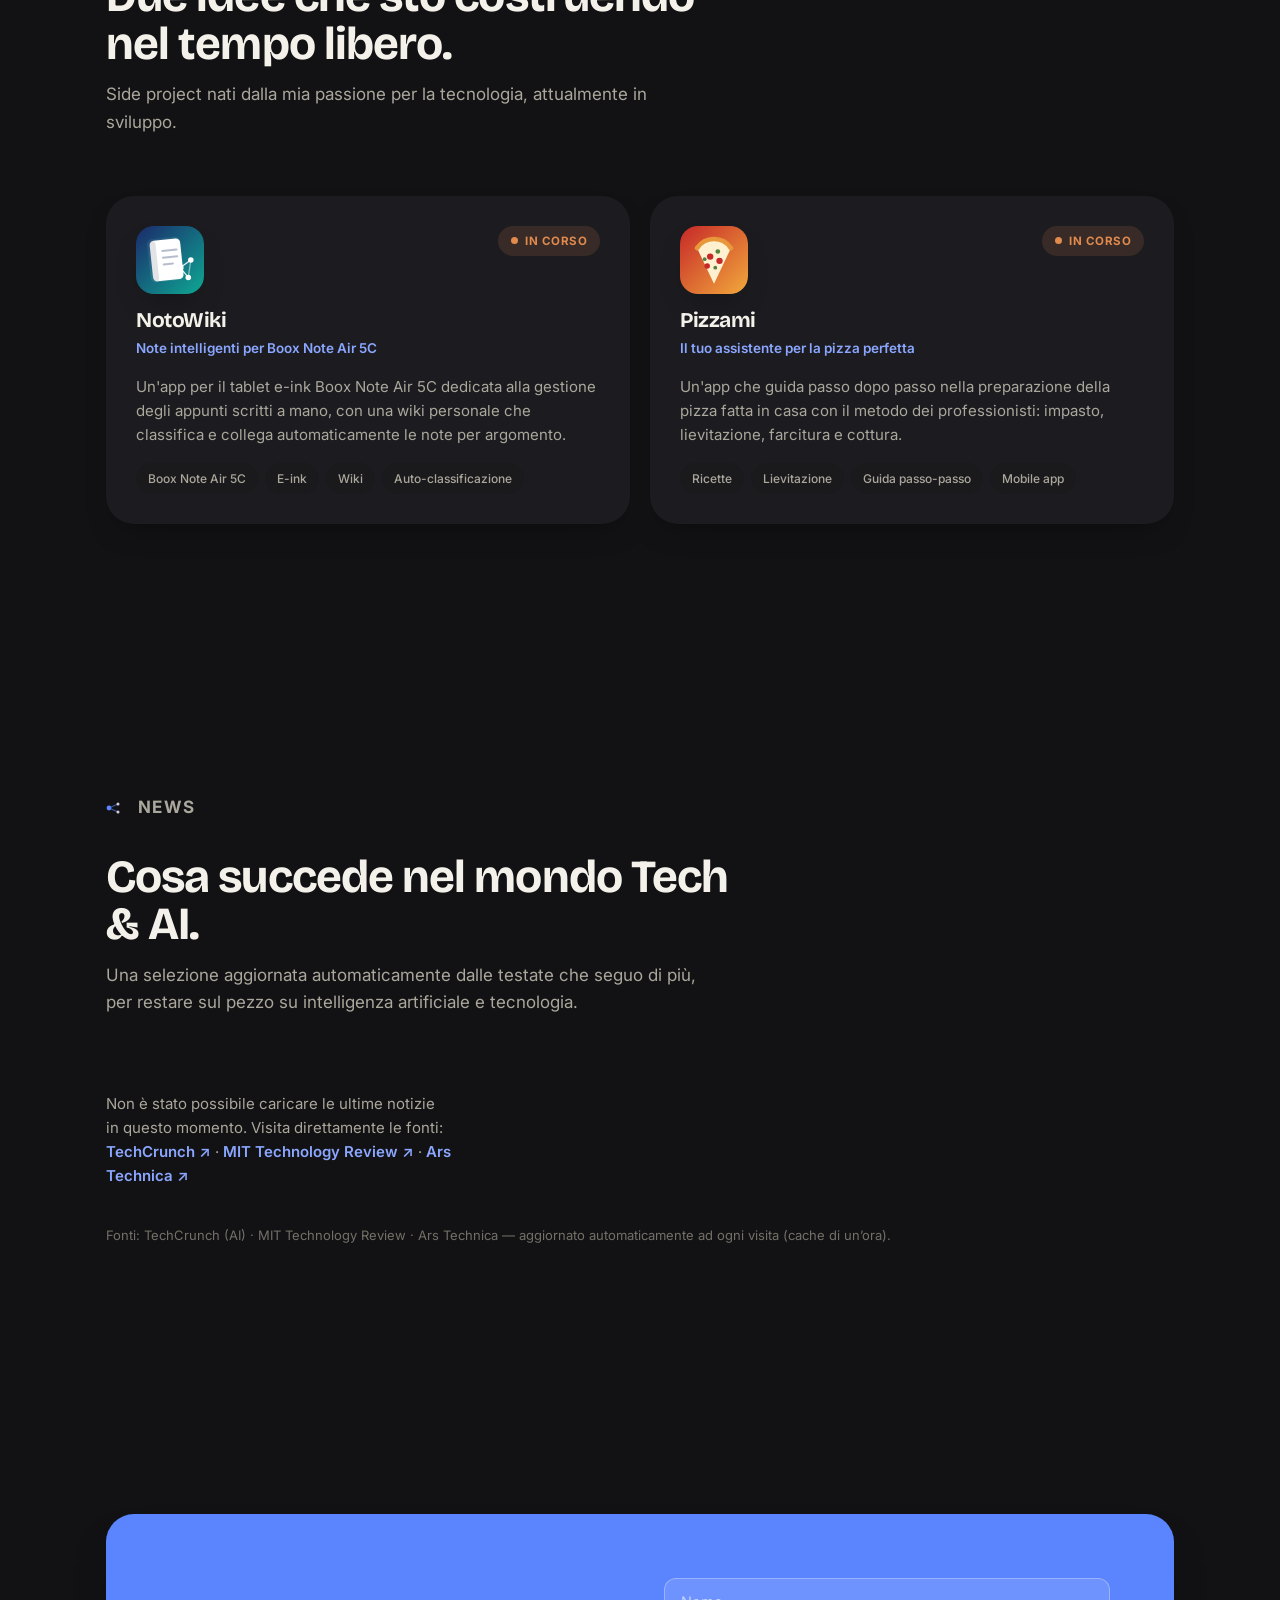
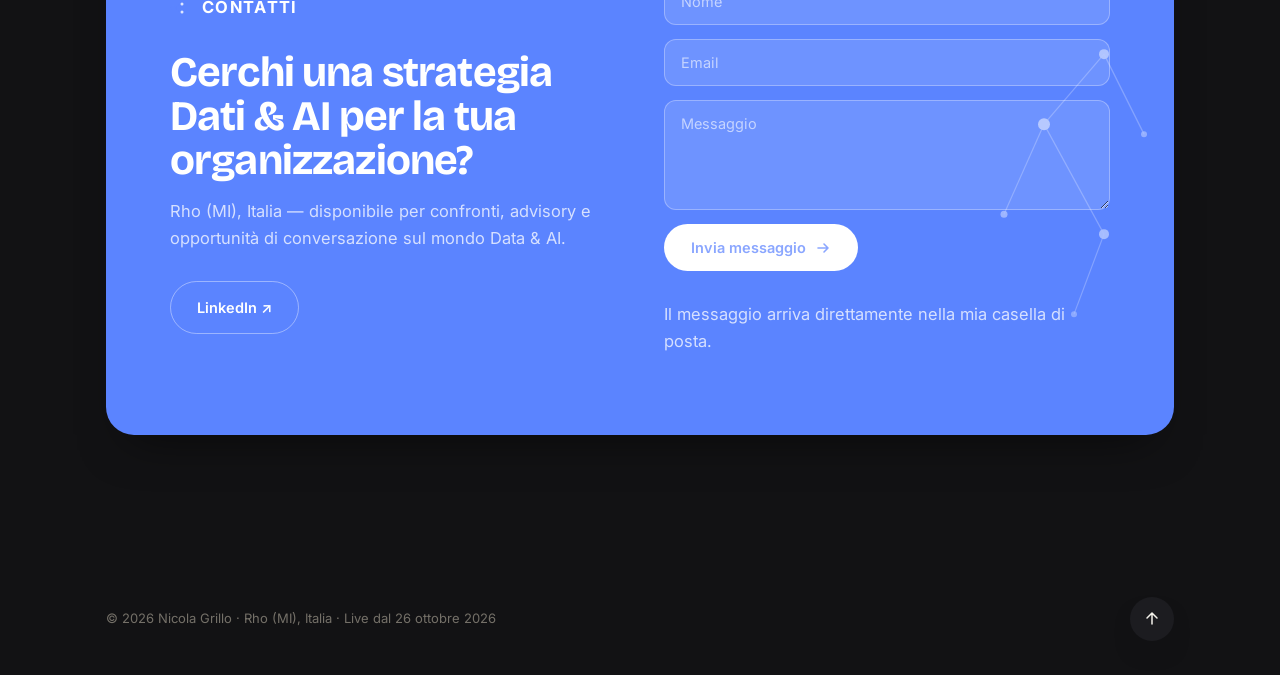
==== commit c435fd29: "Restore Competenze/Esperienza as collapsible sections, not hidden text Reintroduces the full Skills " ====
--- a/index.html
+++ b/index.html
@@ -31,7 +31,7 @@
 
 <link rel="preconnect" href="https://fonts.googleapis.com">
 <link rel="preconnect" href="https://fonts.gstatic.com" crossorigin>
-<link rel="stylesheet" href="assets/css/style.css?v=11">
+<link rel="stylesheet" href="assets/css/style.css?v=12">
 
 <!-- Google tag (gtag.js) -->
 <script>
@@ -165,6 +165,207 @@
     </div>
   </section>
 
+  <section class="section" id="competenze">
+    <div class="container">
+      <details class="collapsible-section reveal">
+        <summary>
+          <span class="eyebrow">Competenze</span>
+          <span class="summary-toggle">Mostra i dettagli <svg width="12" height="12" viewBox="0 0 12 12" fill="none"><path d="M2.5 4.5 6 8l3.5-3.5" stroke="currentColor" stroke-width="1.6" stroke-linecap="round" stroke-linejoin="round"/></svg></span>
+        </summary>
+        <div class="section-head">
+          <h2>Un mix tra leadership, dati e tecnologia profonda.</h2>
+          <p>Focus particolare su AI generativa e Machine Learning applicati a scala enterprise &mdash; dalla strategia alla delivery.</p>
+        </div>
+        <div class="numbered-list">
+          <div class="numbered-item">
+            <span class="num">01</span>
+            <div>
+              <h3>AI &amp; Data</h3>
+              <p>Dalla GenAI al Machine Learning, fino alle architetture Data Lakehouse in cloud: progetto e guido iniziative di intelligenza artificiale applicata a scala enterprise.</p>
+              <div class="tag-row">
+                <span class="tag">Generative AI</span><span class="tag">Machine Learning</span><span class="tag">RPA</span>
+                <span class="tag">OpenAI</span><span class="tag">Data Lakehouse</span><span class="tag">AWS</span><span class="tag">Databricks</span>
+                <span class="tag">Advanced Analytics</span><span class="tag">Oracle DWH &amp; BI</span><span class="tag">Qlik</span>
+              </div>
+            </div>
+          </div>
+          <div class="numbered-item">
+            <span class="num">02</span>
+            <div>
+              <h3>Leadership &amp; Strategy</h3>
+              <p>Definisco modelli operativi, framework di governance e strategie IT, costruendo e guidando team ad alte prestazioni su scala internazionale.</p>
+              <div class="tag-row">
+                <span class="tag">AI Strategy</span><span class="tag">AI Operating Model</span><span class="tag">Data Governance</span>
+                <span class="tag">Digital Transformation</span><span class="tag">IT Strategy</span><span class="tag">Budgeting &amp; Planning</span>
+                <span class="tag">Vendor Management</span><span class="tag">Team Building (90+ FTE)</span>
+              </div>
+            </div>
+          </div>
+          <div class="numbered-item">
+            <span class="num">03</span>
+            <div>
+              <h3>CRM &amp; Operations</h3>
+              <p>Nel corso della carriera ho progettato e governato diversi progetti CRM, contact center e field service, mettendo sempre il dato cliente al centro dei processi di business.</p>
+              <div class="tag-row">
+                <span class="tag">Microsoft Dynamics 365</span><span class="tag">Customer Data Mgmt</span><span class="tag">Sales Force Automation</span>
+                <span class="tag">Contact Center</span><span class="tag">Field Service</span><span class="tag">BPM</span><span class="tag">SAP / ERP</span>
+              </div>
+            </div>
+          </div>
+          <div class="numbered-item">
+            <span class="num">04</span>
+            <div>
+              <h3>Metodologie</h3>
+              <p>Program management, solution architecture e change management: il metodo che tiene insieme strategia e delivery.</p>
+              <div class="tag-row">
+                <span class="tag">Program &amp; Project Mgmt</span><span class="tag">Solution Architecture</span><span class="tag">Business Analysis</span>
+                <span class="tag">Agile</span><span class="tag">Pre-sales</span><span class="tag">Change Management</span>
+              </div>
+            </div>
+          </div>
+        </div>
+      </details>
+    </div>
+  </section>
+
+  <section class="section" id="esperienza">
+    <div class="container">
+      <details class="collapsible-section reveal">
+        <summary>
+          <span class="eyebrow">Esperienza</span>
+          <span class="summary-toggle">Mostra il percorso completo <svg width="12" height="12" viewBox="0 0 12 12" fill="none"><path d="M2.5 4.5 6 8l3.5-3.5" stroke="currentColor" stroke-width="1.6" stroke-linecap="round" stroke-linejoin="round"/></svg></span>
+        </summary>
+        <div class="section-head">
+          <h2>Un percorso costruito un passo alla volta.</h2>
+          <p>Dalla ricerca accademica alla guida di una funzione strategica di Gruppo in uno dei principali operatori del gaming europeo.</p>
+        </div>
+
+        <div class="timeline">
+          <article class="tl-item">
+            <button class="tl-head" aria-controls="tl-1">
+              <div class="tl-meta">
+                <span class="tl-role">Director, Data, AI &amp; CRM Systems</span>
+                <span class="tl-org">Sisal S.p.A. (Flutter Entertainment Group) · Milano</span>
+              </div>
+              <span class="tl-period">2023 — Presente</span>
+              <span class="tl-plus" aria-hidden="true">+</span>
+            </button>
+            <div class="tl-body" id="tl-1">
+              <div class="tl-body-in">
+                <ul>
+                  <li>Governance a livello di Gruppo di sistemi Data, AI e CRM su tutte le realtà locali e internazionali dell'azienda.</li>
+                  <li>Costruzione dell'organizzazione Data, AI &amp; CRM Systems da zero: oggi ~90 professionisti (20% esterni), in team cross-funzionali.</li>
+                  <li>Definizione del modello operativo AI e del framework di Data Governance; creazione e guida del team AI centrale di Gruppo.</li>
+                  <li>Delivery di 100+ iniziative tra GenAI, Machine Learning, RPA, CRM e piattaforme dati, con ottimizzazioni di costo per milioni di euro.</li>
+                  <li>Ownership end-to-end di progetti, budget, capacity planning e forecasting a livello di Gruppo.</li>
+                  <li>Ambito: Customer Data Management, Contact Center, Sales Force Automation, Field Service, GenAI/ML/RPA, DWH &amp; BI (Oracle, Qlik), architetture cloud Data Lakehouse (AWS, Databricks).</li>
+                </ul>
+              </div>
+            </div>
+          </article>
+
+          <article class="tl-item">
+            <button class="tl-head" aria-controls="tl-2">
+              <div class="tl-meta">
+                <span class="tl-role">Head of Domestic &amp; International Management Systems</span>
+                <span class="tl-org">Sisal S.p.A. · Senior Manager</span>
+              </div>
+              <span class="tl-period">03/2020 — 2023</span>
+              <span class="tl-plus" aria-hidden="true">+</span>
+            </button>
+            <div class="tl-body" id="tl-2">
+              <div class="tl-body-in">
+                <ul>
+                  <li>Corporate owner delle applicazioni HR, CRM &amp; Operations, SAP e DWH/Reporting per tutti i Paesi del Gruppo.</li>
+                  <li>Guida dei programmi di digital transformation e della migrazione cloud dei sistemi gestionali di Gruppo.</li>
+                  <li>Coordinamento di un team di 100+ professionisti (40% esterni) e 10+ fornitori.</li>
+                </ul>
+              </div>
+            </div>
+          </article>
+
+          <article class="tl-item">
+            <button class="tl-head" aria-controls="tl-3">
+              <div class="tl-meta">
+                <span class="tl-role">Head of CRM &amp; Operations</span>
+                <span class="tl-org">Sisal S.p.A. · Manager</span>
+              </div>
+              <span class="tl-period">01/2018 — 03/2020</span>
+              <span class="tl-plus" aria-hidden="true">+</span>
+            </button>
+            <div class="tl-body" id="tl-3">
+              <div class="tl-body-in">
+                <ul>
+                  <li>Corporate owner delle applicazioni CRM &amp; Operations: canali di comunicazione (Chat, CTI), Document Management, firma digitale, BPM.</li>
+                  <li>Coordinamento di un team di 10+ professionisti (40% esterni) e 5+ fornitori; program management e budget ownership.</li>
+                </ul>
+              </div>
+            </div>
+          </article>
+
+          <article class="tl-item">
+            <button class="tl-head" aria-controls="tl-4">
+              <div class="tl-meta">
+                <span class="tl-role">Program Manager &amp; Solution Architect</span>
+                <span class="tl-org">Reply · Manager · Milano</span>
+              </div>
+              <span class="tl-period">07/2013 — 12/2017</span>
+              <span class="tl-plus" aria-hidden="true">+</span>
+            </button>
+            <div class="tl-body" id="tl-4">
+              <div class="tl-body-in">
+                <ul>
+                  <li>Reale Mutua Assicurazioni &mdash; Program Manager per il CRM multicanale a servizio della rete agenziale (Dynamics CRM, .NET).</li>
+                  <li>RINA, SilverSea, Qui!Group &mdash; Solution Architect per assessment IT e roadmap di trasformazione.</li>
+                  <li>Alès Groupe &mdash; Project Manager Sales Force Automation; CNH Industrial (Nord America) &mdash; Technical PM per il Customer Database.</li>
+                  <li>Pre-sales, business analysis e budget management cross-engagement.</li>
+                </ul>
+              </div>
+            </div>
+          </article>
+
+          <article class="tl-item">
+            <button class="tl-head" aria-controls="tl-5">
+              <div class="tl-meta">
+                <span class="tl-role">Delivery Lead &amp; Solution Architect</span>
+                <span class="tl-org">Avanade (Accenture) · Consultant · Milano</span>
+              </div>
+              <span class="tl-period">05/2010 — 05/2013</span>
+              <span class="tl-plus" aria-hidden="true">+</span>
+            </button>
+            <div class="tl-body" id="tl-5">
+              <div class="tl-body-in">
+                <ul>
+                  <li>Fincantieri &mdash; Delivery Lead per il programma Inspection Call (mobility, Resco.net, Dynamics CRM).</li>
+                  <li>Amplifon &mdash; Solution Architect Campaign Management; CRIF &mdash; Team Leader Ticketing Management.</li>
+                  <li>EPSON &mdash; Sviluppo Sales Force Automation (Dynamics CRM, SQL Server, SSIS, Reporting Services).</li>
+                </ul>
+              </div>
+            </div>
+          </article>
+
+          <article class="tl-item">
+            <button class="tl-head" aria-controls="tl-6">
+              <div class="tl-meta">
+                <span class="tl-role">Research Collaborator</span>
+                <span class="tl-org">Université Claude Bernard Lyon 1 · Progetto con Oracle</span>
+              </div>
+              <span class="tl-period">05/2009 — 02/2010</span>
+              <span class="tl-plus" aria-hidden="true">+</span>
+            </button>
+            <div class="tl-body" id="tl-6">
+              <div class="tl-body-in">
+                <ul>
+                  <li>Ricerca su un metodo innovativo per la gestione dei ruoli di sicurezza nei DBMS, con risultati pubblicati a livello internazionale (Springer, ACM).</li>
+                </ul>
+              </div>
+            </div>
+          </article>
+        </div>
+      </details>
+    </div>
+  </section>
+
   <section class="section" id="pubblicazioni">
     <div class="container">
       <div class="section-head reveal">
@@ -305,7 +506,7 @@
   </div>
 </div>
 
-<script src="assets/js/main.js?v=11"></script>
+<script src="assets/js/main.js?v=12"></script>
 <script src="assets/js/news.js?v=3"></script>
 <script src="assets/js/analytics.js?v=1"></script>
 </body>
--- a/assets/css/style.css
+++ b/assets/css/style.css
@@ -549,3 +549,15 @@
 .related-card:hover{ border-color:var(--line-strong); transform:translateY(-2px); }
 .related-card-cat{ font-size:11.5px; font-weight:700; letter-spacing:.05em; text-transform:uppercase; color:var(--accent-strong); }
 .related-card h3{ margin:8px 0 0; font-size:16.5px; line-height:1.35; color:var(--ink); font-family:"Bricolage Grotesque","Inter",sans-serif; font-weight:700; }
+
+/* collapsible sections (full content kept for SEO, collapsed by default) */
+details.collapsible-section > summary{ cursor:pointer; list-style:none; display:flex; align-items:center;
+  justify-content:space-between; gap:16px; }
+details.collapsible-section > summary::-webkit-details-marker{ display:none; }
+details.collapsible-section > summary::marker{ content:""; }
+details.collapsible-section > summary .eyebrow{ margin:0; }
+details.collapsible-section .summary-toggle{ display:flex; align-items:center; gap:6px; font-size:13.5px;
+  font-weight:600; color:var(--ink-dim); white-space:nowrap; }
+details.collapsible-section .summary-toggle svg{ transition:transform .25s var(--ease); }
+details.collapsible-section[open] .summary-toggle svg{ transform:rotate(180deg); }
+details.collapsible-section .section-head{ margin-top:14px; }
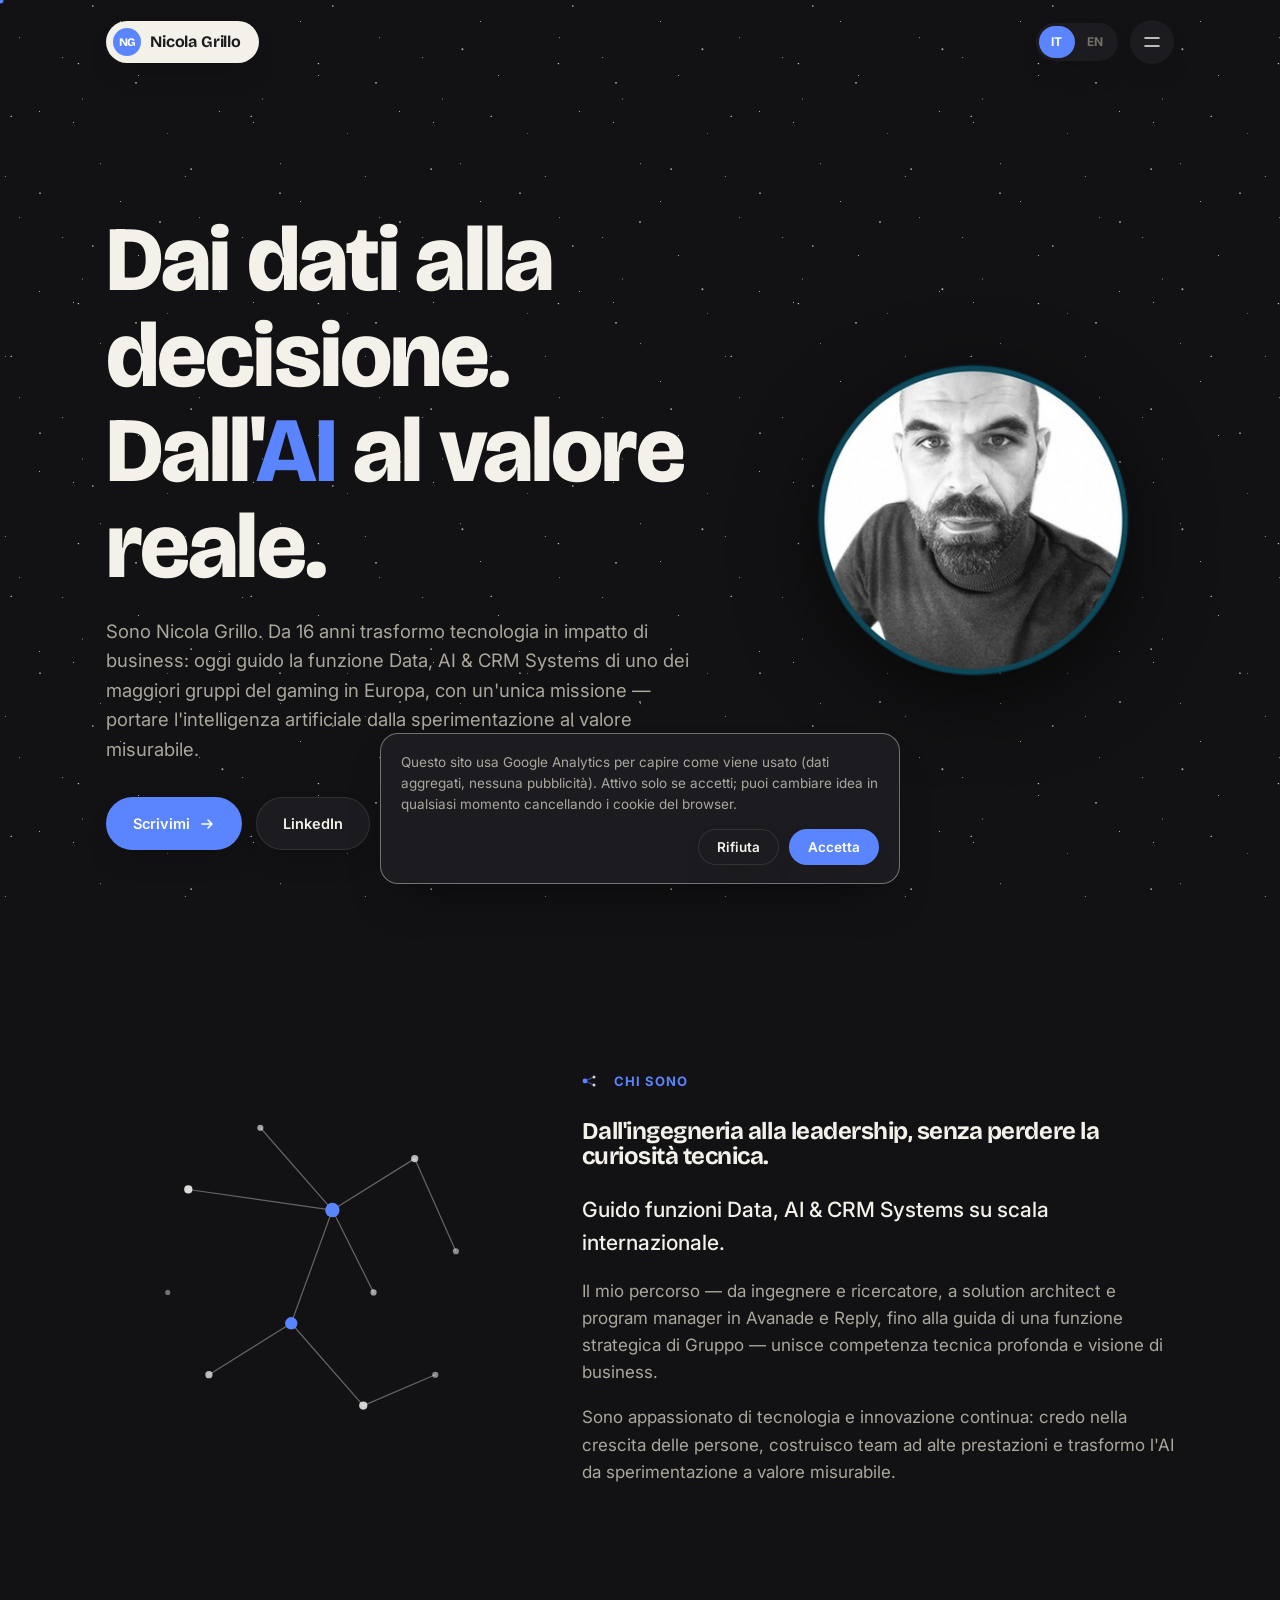
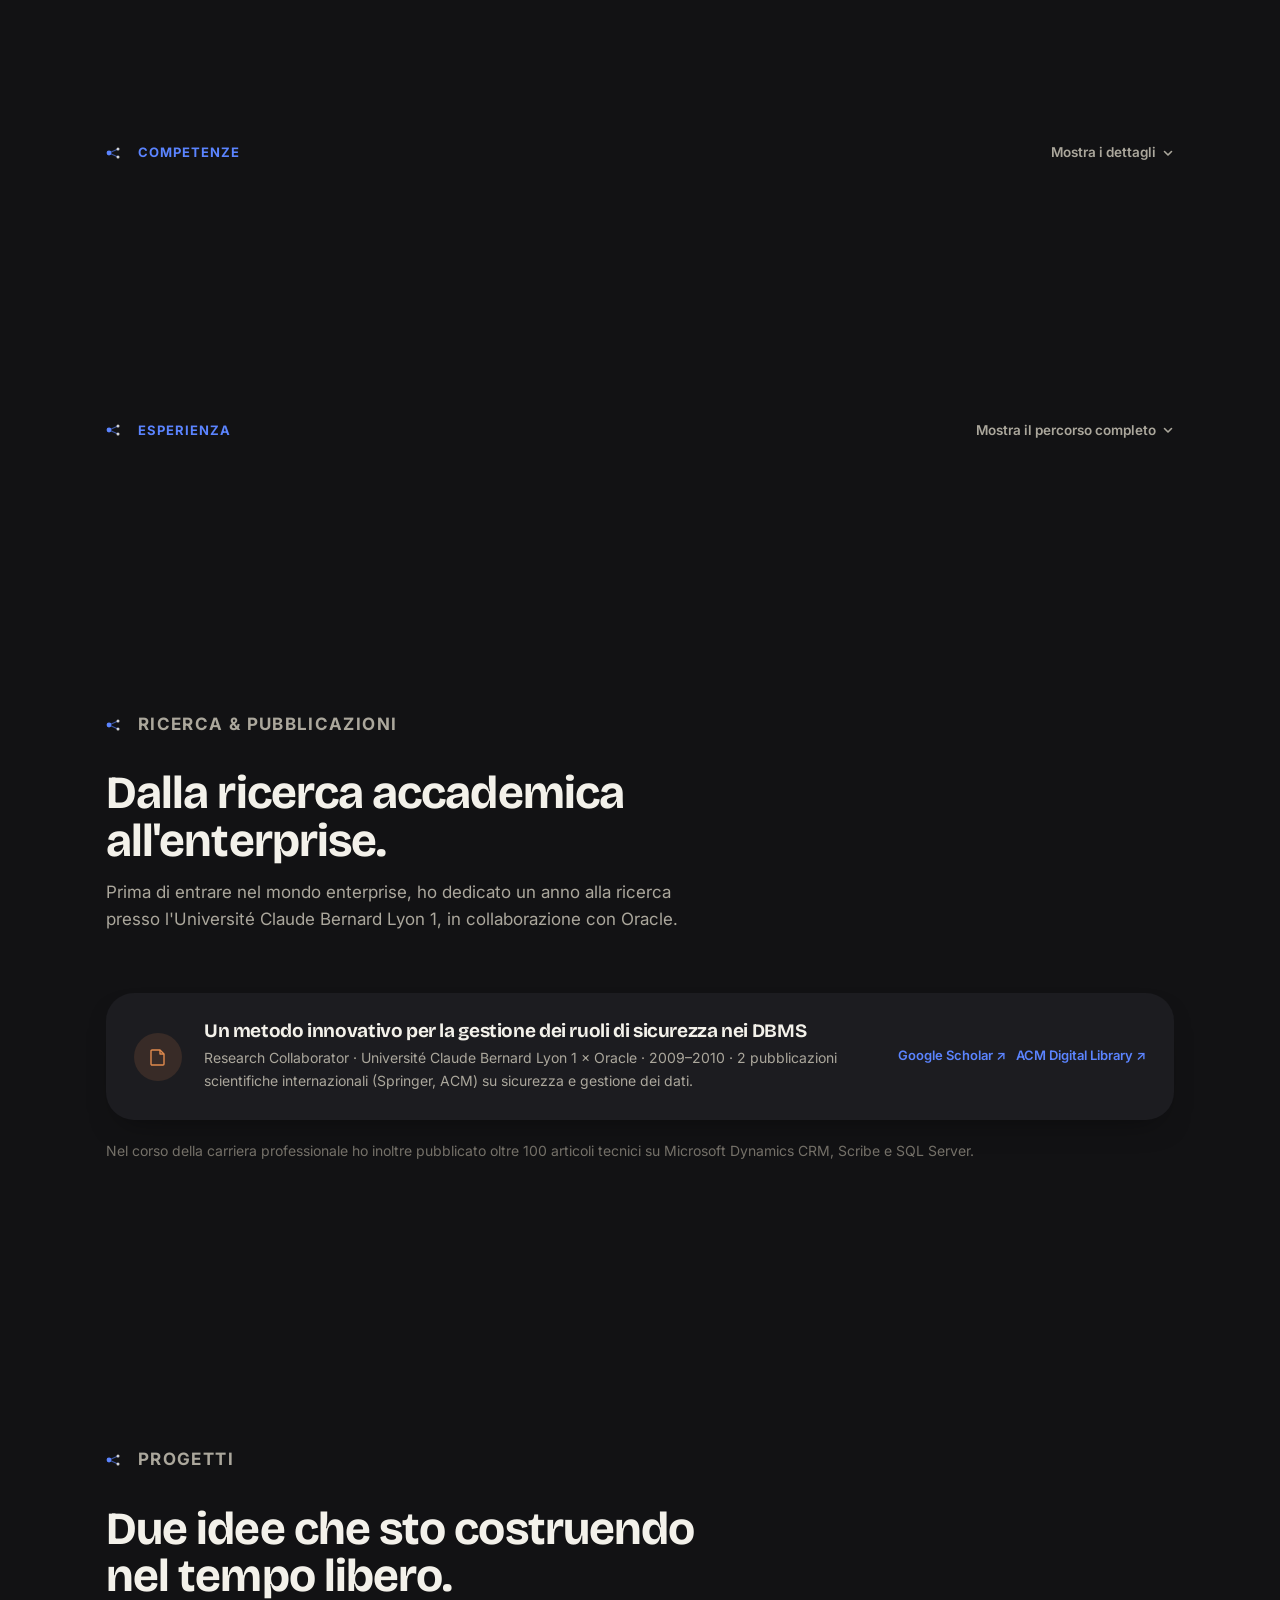
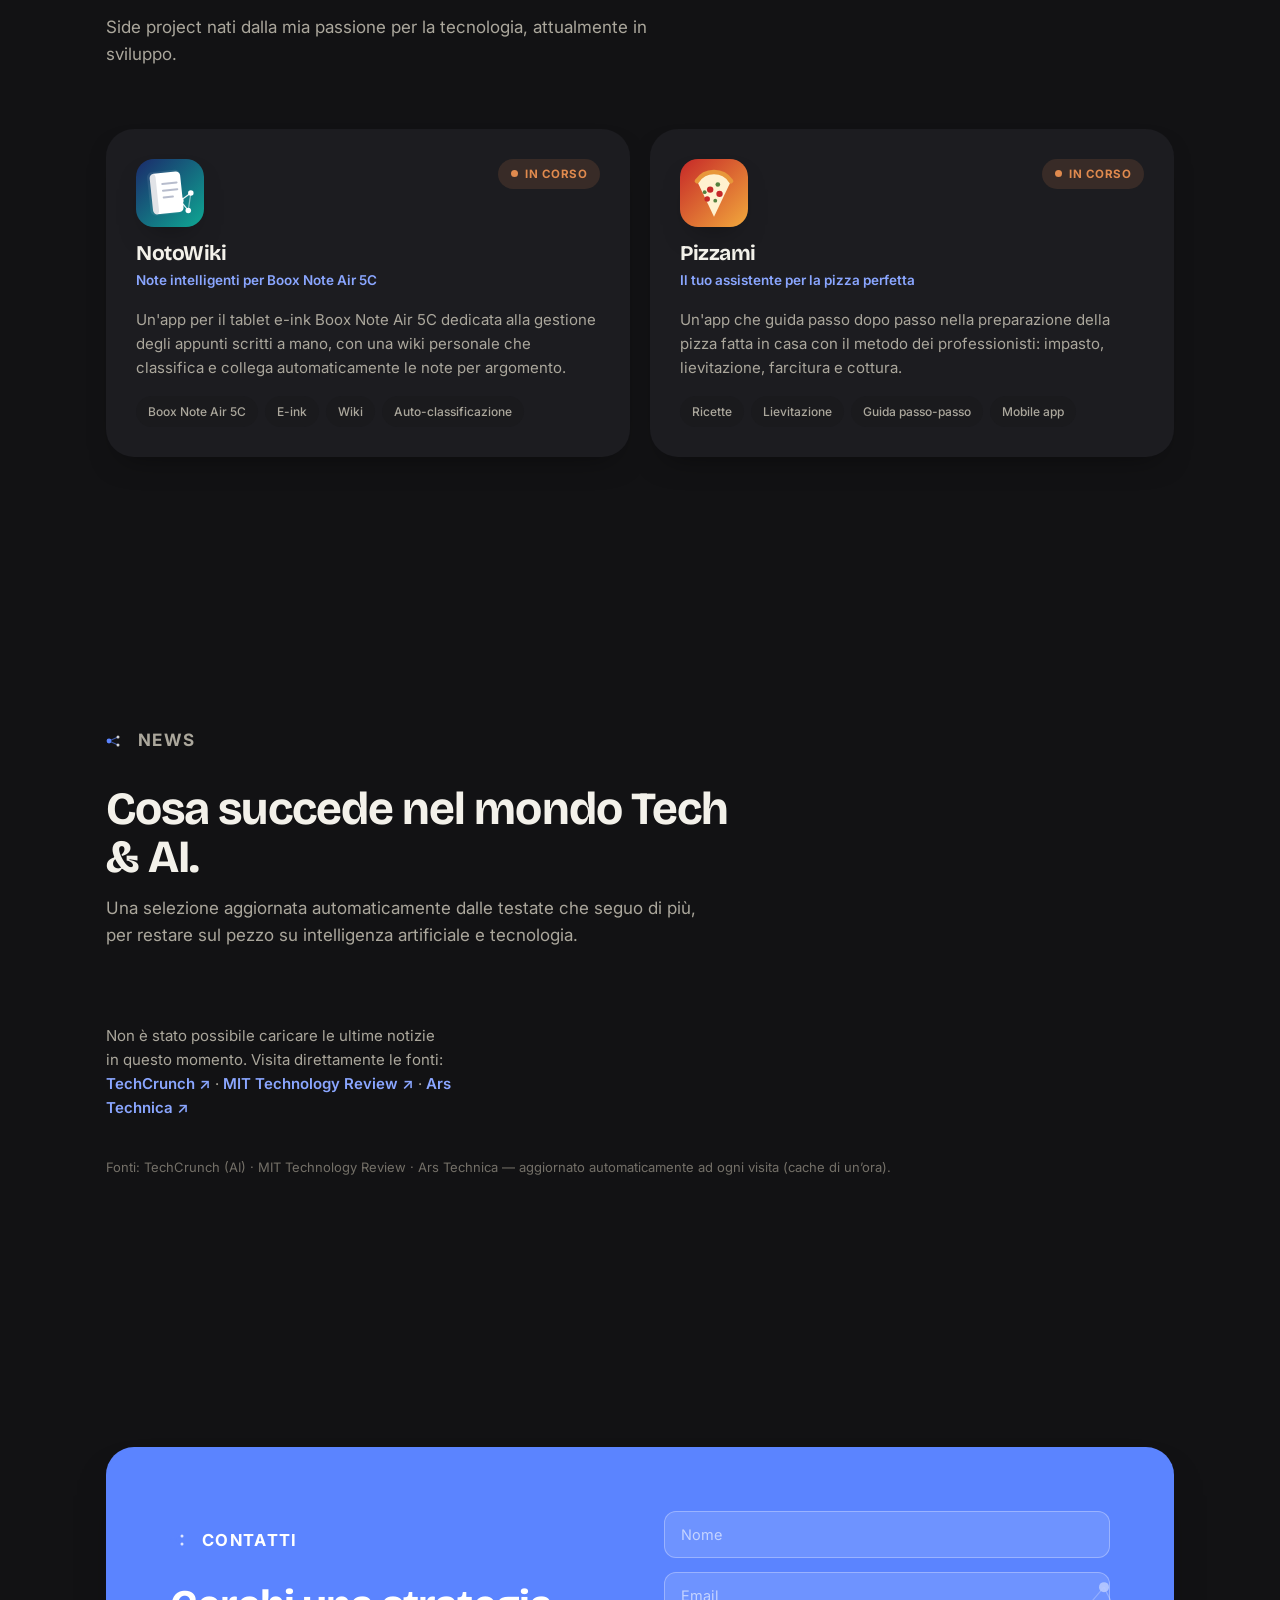
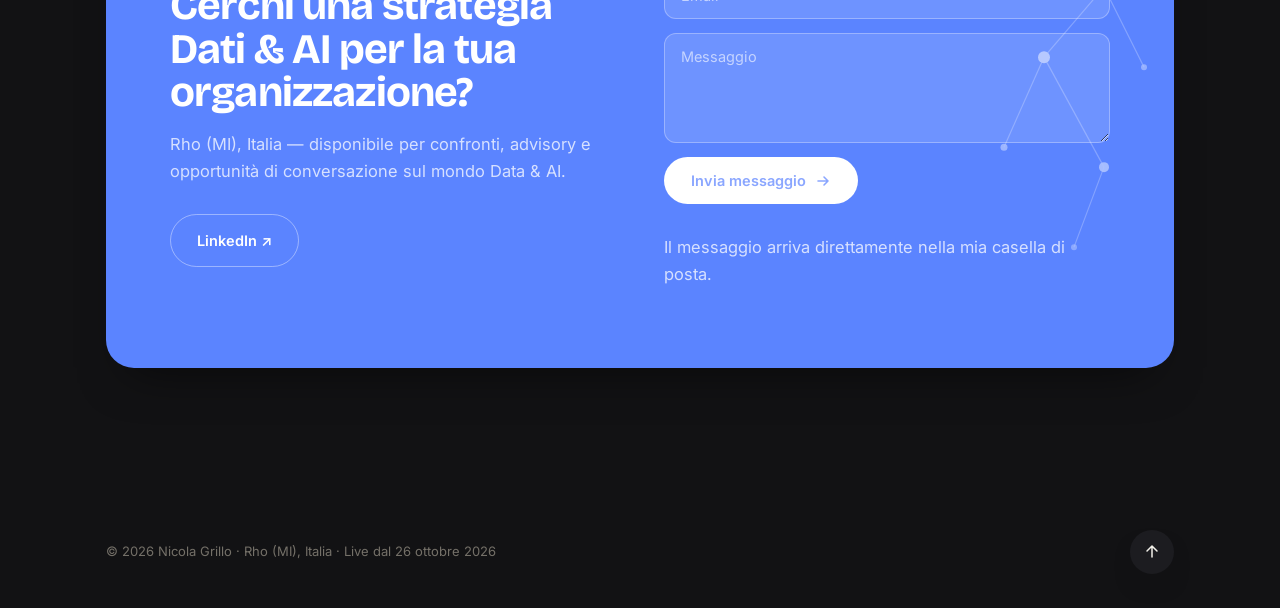
==== commit eb7a5597: "Simplify About paragraph on homepage Remove the "built organizations from scratch" sentence from the" ====
--- a/index.html
+++ b/index.html
@@ -157,7 +157,7 @@
         <p class="eyebrow reveal">Chi sono</p>
         <h2 class="reveal" style="margin-top:14px;">Dall'ingegneria alla leadership, senza perdere la curiosità tecnica.</h2>
         <div class="about-text" style="margin-top:24px;">
-          <p class="reveal">Guido funzioni Data, AI &amp; CRM Systems su scala internazionale. Ho costruito organizzazioni da zero, oggi oltre 90 professionisti, definendo modelli operativi AI, framework di Data Governance e team AI centrali.</p>
+          <p class="reveal">Guido funzioni Data, AI &amp; CRM Systems su scala internazionale.</p>
           <p class="reveal">Il mio percorso &mdash; da ingegnere e ricercatore, a solution architect e program manager in Avanade e Reply, fino alla guida di una funzione strategica di Gruppo &mdash; unisce competenza tecnica profonda e visione di business.</p>
           <p class="reveal">Sono appassionato di tecnologia e innovazione continua: credo nella crescita delle persone, costruisco team ad alte prestazioni e trasformo l'AI da sperimentazione a valore misurabile.</p>
         </div>
